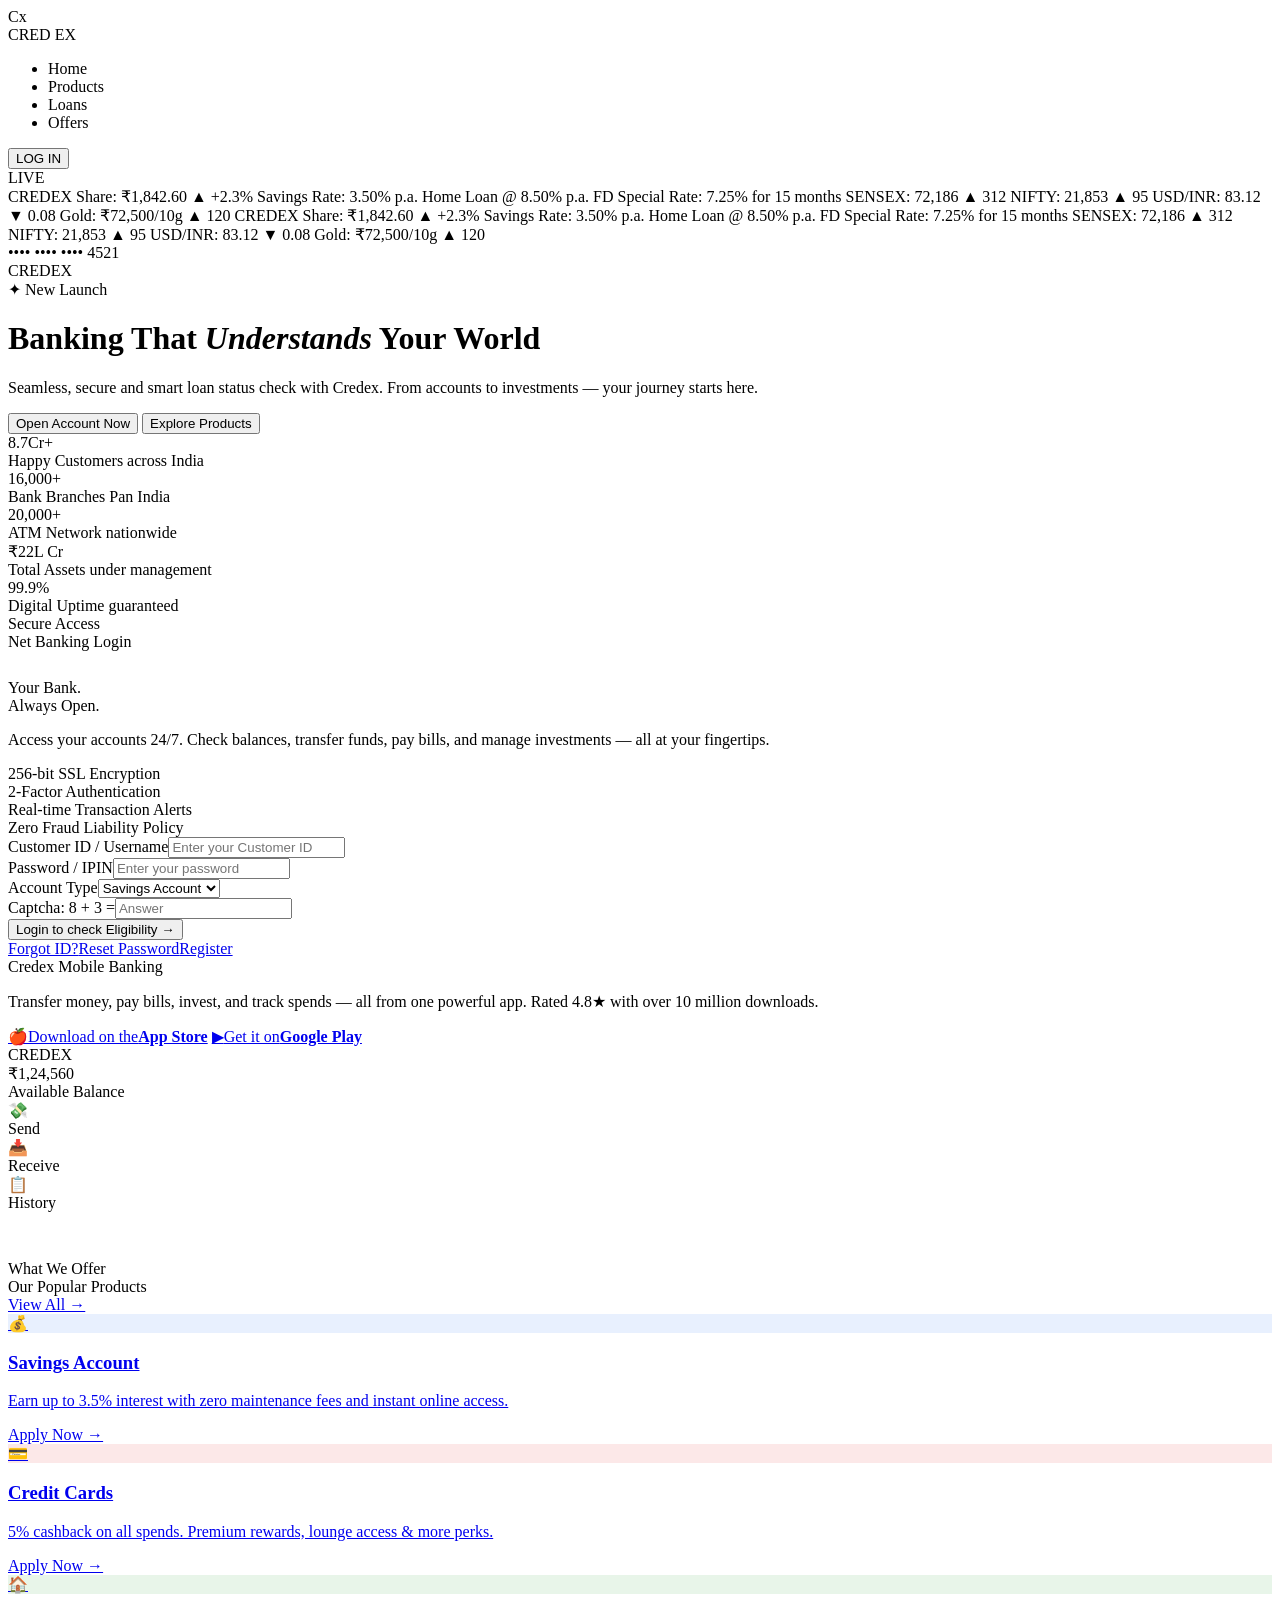
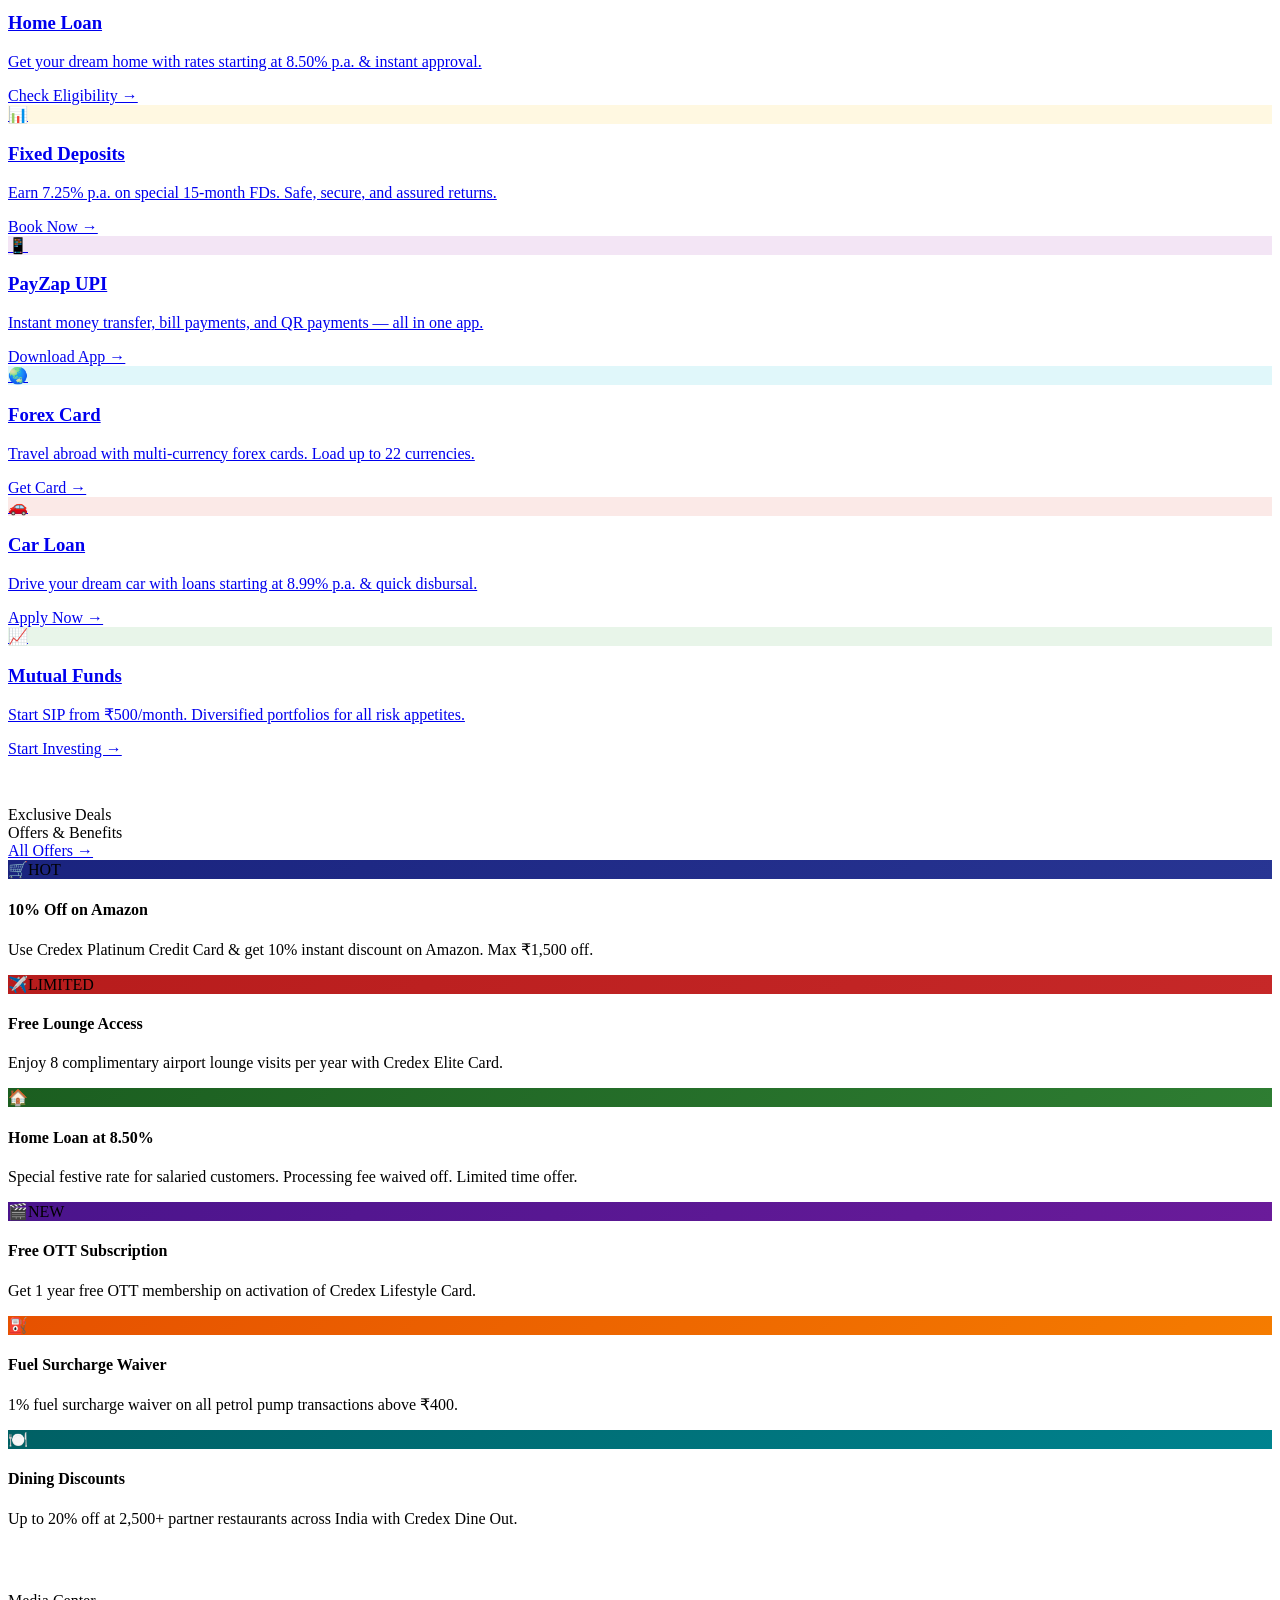
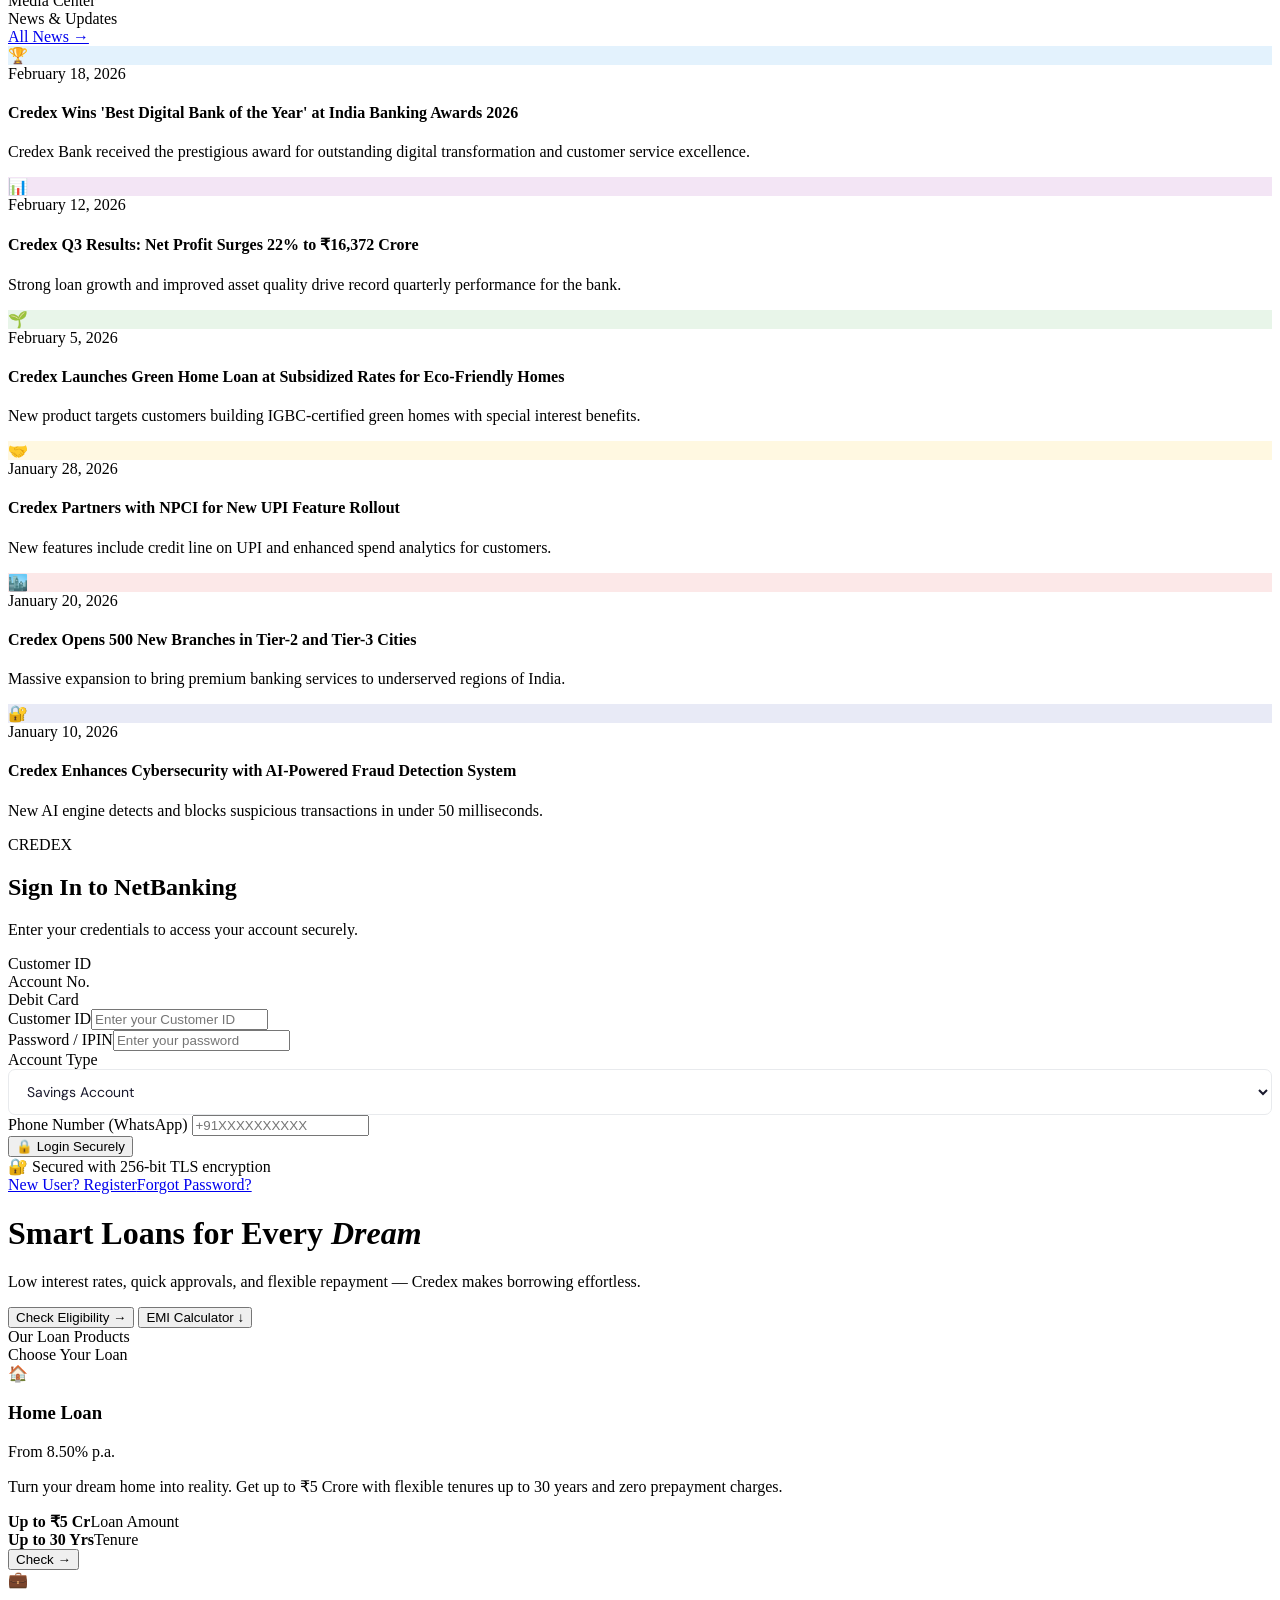
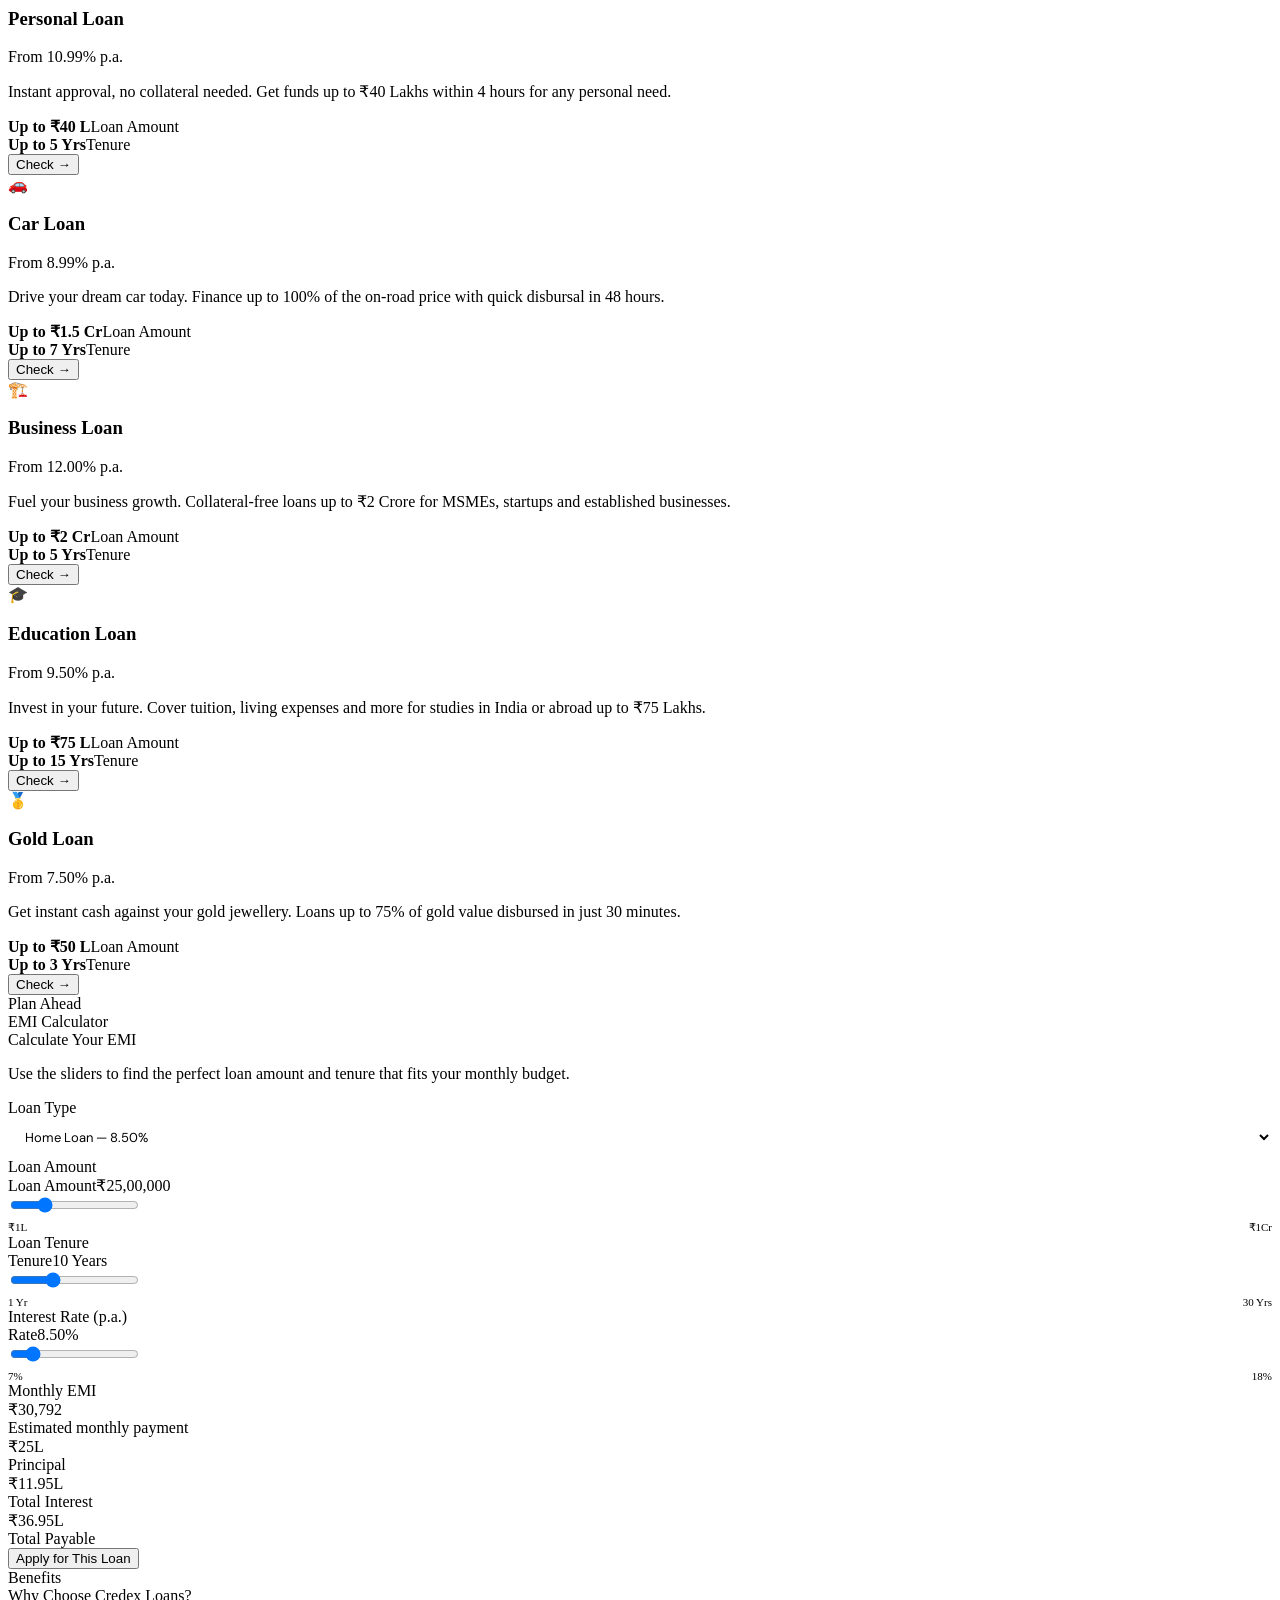
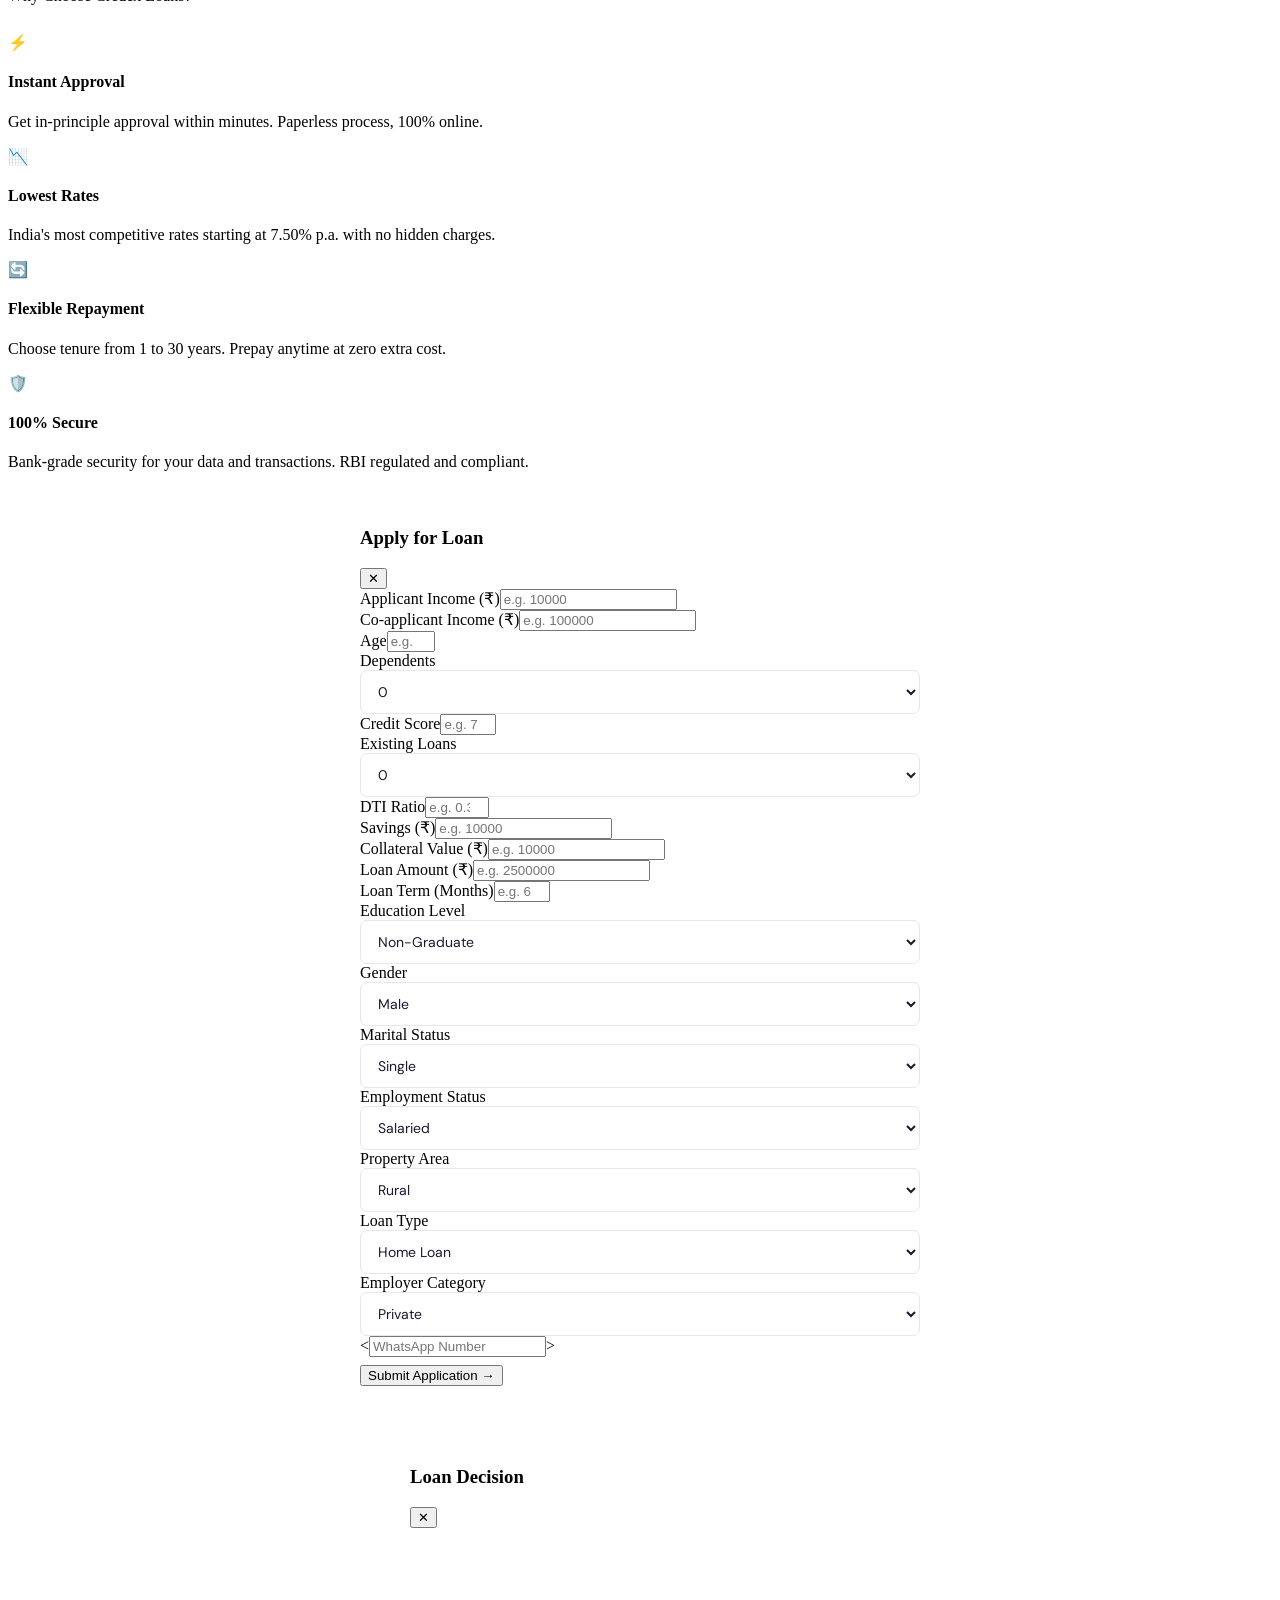
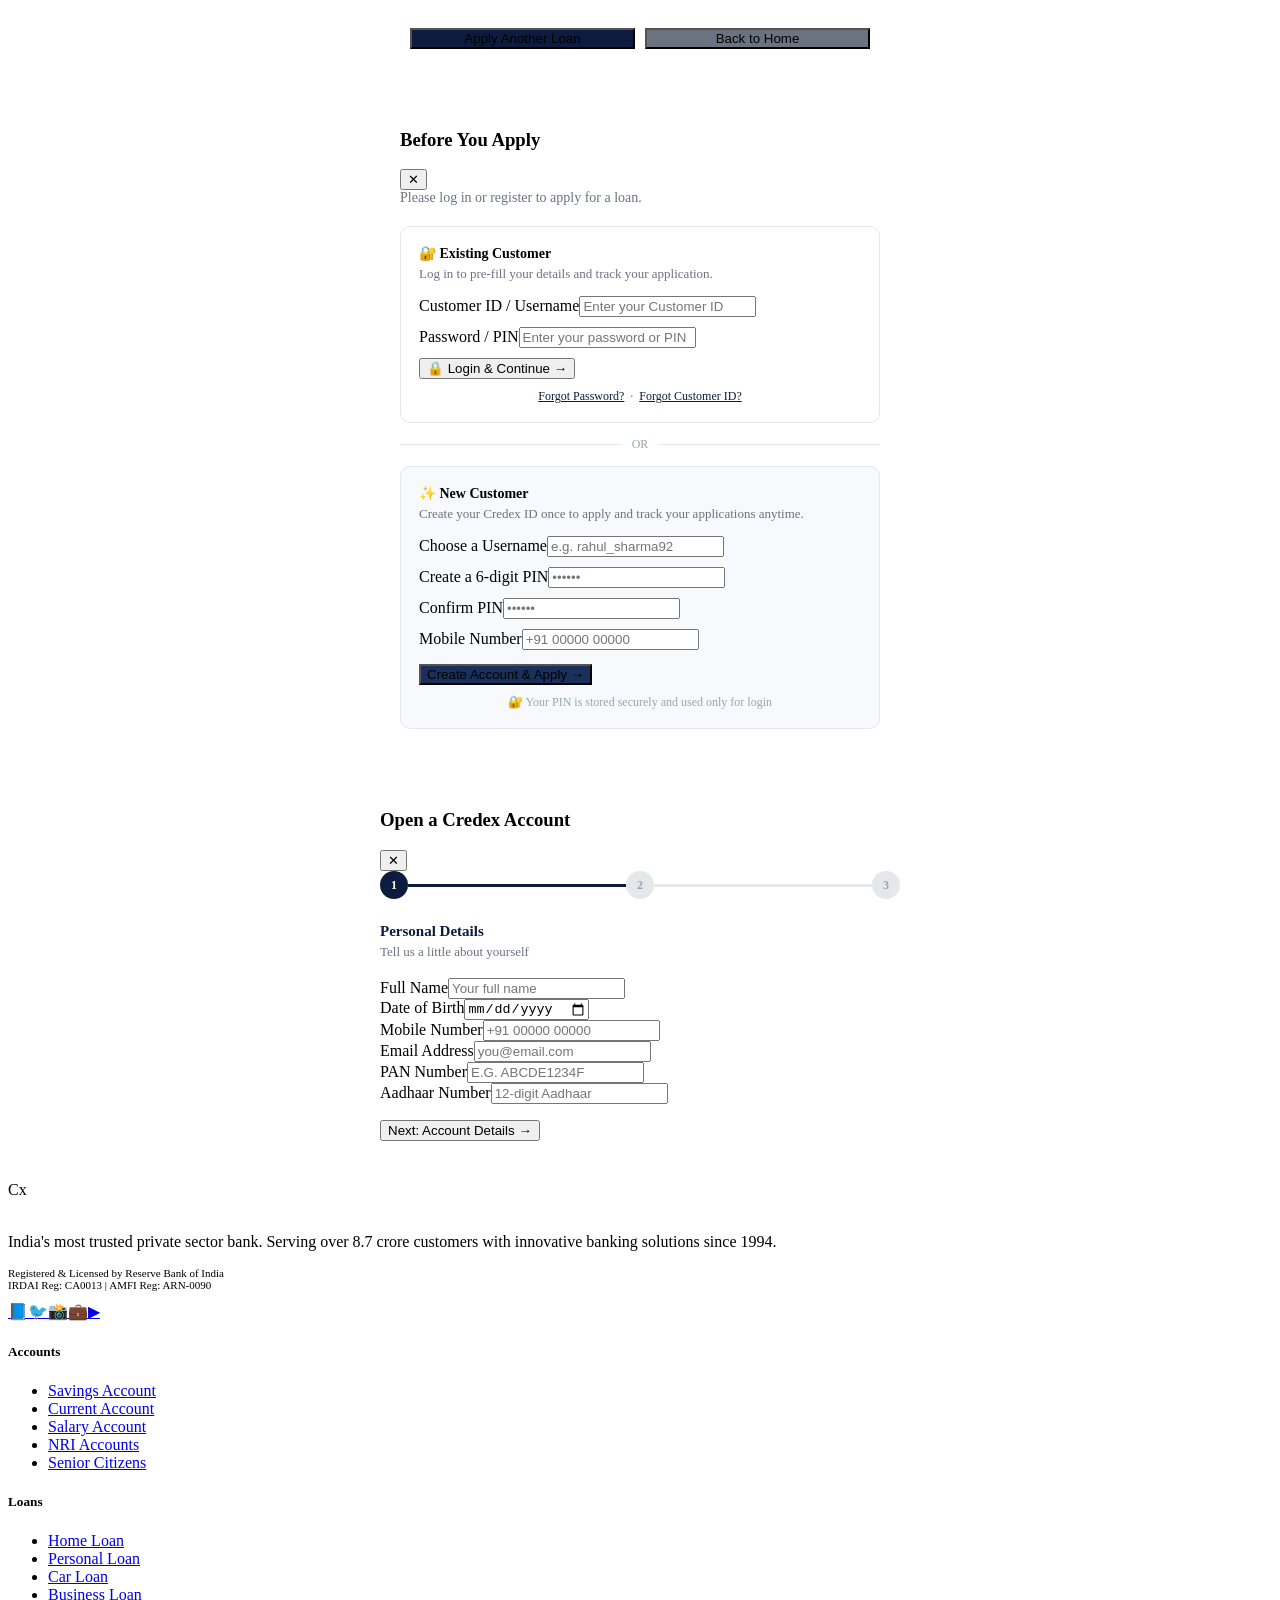
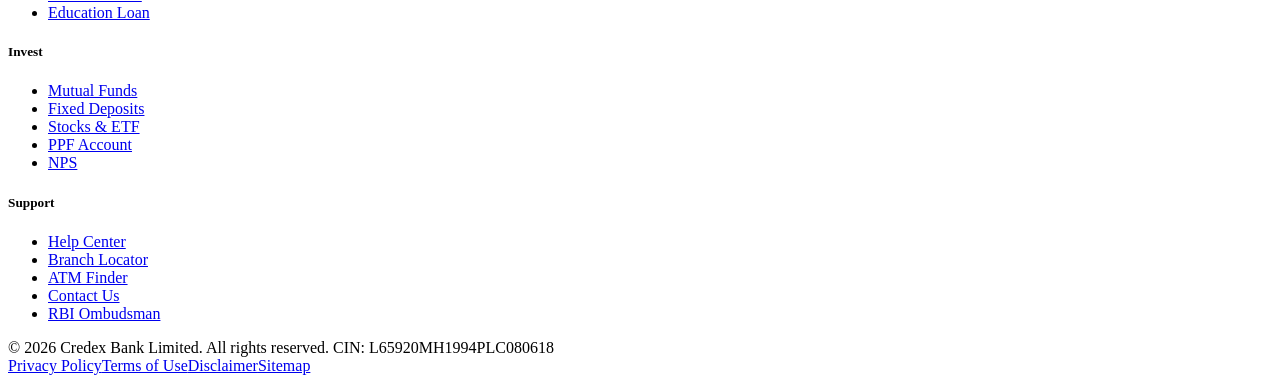
==== index.html @ f55479b5 "file path change" ====
<!DOCTYPE html>
<html lang="en">

<head>
  <meta charset="UTF-8" />
  <meta name="viewport" content="width=device-width, initial-scale=1.0" />
  <title>Credex Bank</title>
  <link
    href="https://fonts.googleapis.com/css2?family=Playfair+Display:wght@600;700&family=DM+Sans:wght@300;400;500;600&display=swap"
    rel="stylesheet" />
  <link rel="stylesheet" href="/FRONTEND/frontend/index.css">
</head>

<body>

  <!-- NAVBAR -->
  <nav>
    <div class="nav-inner">
      <a class="logo" onclick="showPage('home')">
        <div class="logo-icon">Cx</div>
        <span class="logo-text">CRED
          <span>EX</span>
        </span>
      </a>
      <ul class="nav-links">
        <li><a onclick="showPage('home')" class="active" id="nav-home">Home</a></li>
        <li><a onclick="showPage('products')" id="nav-products">Products</a></li>
        <li><a onclick="showPage('loans')" id="nav-loans">Loans</a></li>
        <li><a onclick="showPage('offers')" id="nav-offers">Offers</a></li>
        <!-- <li><a onclick="showPage('news')" id="nav-news">News</a></li> -->
      </ul>
      <button class="nav-btn" onclick="showPage('netbanking')">LOG IN</button>
    </div>
  </nav>

  <!-- ══ HOME PAGE ══ -->
  <div class="page active" id="page-home">
    <div class="ticker-bar">
      <div class="ticker-inner">
        <span class="ticker-label">LIVE</span>
        <div class="ticker-scroll">
          <div class="ticker-content">
            <span>CREDEX Share: ₹1,842.60 <span class="up">▲ +2.3%</span></span>
            <span>Savings Rate: 3.50% p.a.</span>
            <span>Home Loan @ 8.50% p.a.</span>
            <span>FD Special Rate: 7.25% for 15 months</span>
            <span>SENSEX: 72,186 <span class="up">▲ 312</span></span>
            <span>NIFTY: 21,853 <span class="up">▲ 95</span></span>
            <span>USD/INR: 83.12 <span class="down">▼ 0.08</span></span>
            <span>Gold: ₹72,500/10g <span class="up">▲ 120</span></span>
            <span>CREDEX Share: ₹1,842.60 <span class="up">▲ +2.3%</span></span>
            <span>Savings Rate: 3.50% p.a.</span>
            <span>Home Loan @ 8.50% p.a.</span>
            <span>FD Special Rate: 7.25% for 15 months</span>
            <span>SENSEX: 72,186 <span class="up">▲ 312</span></span>
            <span>NIFTY: 21,853 <span class="up">▲ 95</span></span>
            <span>USD/INR: 83.12 <span class="down">▼ 0.08</span></span>
            <span>Gold: ₹72,500/10g <span class="up">▲ 120</span></span>
          </div>
        </div>
      </div>
    </div>

    <div class="hero">
      <div class="hero-shapes"></div>
      <div class="hero-card">
        <div class="cn">•••• •••• •••• 4521</div>
        <div class="cl">CREDEX</div>
      </div>
      <div class="hero-content">
        <span class="hero-tag">✦ New Launch</span>
        <h1>Banking That <em>Understands</em> Your World</h1>
        <p>Seamless, secure and smart loan status check with Credex. From accounts to investments — your journey starts here.</p>
        <div class="hero-btns">
          <button class="btn-gold" onclick="openAccountModal()">Open Account Now</button>
          <button class="btn-outline-w" onclick="showPage('products')">Explore Products</button>
        </div>
      </div>
    </div>

    <!-- <div class="quick-links">
      <div class="ql-inner">
        <a class="ql-item" href="#" onclick="event.preventDefault();openAccountModal()">
          <div class="ql-icon">🏦</div><span class="ql-label">Open Account</span>
        </a>
        <a class="ql-item" href="#">
          <div class="ql-icon">💳</div><span class="ql-label">Apply Card</span>
        </a>
        <a class="ql-item" href="#">
          <div class="ql-icon">🏠</div><span class="ql-label">Home Loan</span>
        </a>
        <a class="ql-item" href="#">
          <div class="ql-icon">📈</div><span class="ql-label">Invest Now</span>
        </a>
        <a class="ql-item" href="#">
          <div class="ql-icon">🔄</div><span class="ql-label">Fund Transfer</span>
        </a>
        <a class="ql-item" href="#">
          <div class="ql-icon">🧾</div><span class="ql-label">Pay Bills</span>
        </a>
        <a class="ql-item" href="#">
          <div class="ql-icon">🛡️</div><span class="ql-label">Insurance</span>
        </a>
        <a class="ql-item" href="#">
          <div class="ql-icon">📍</div><span class="ql-label">ATM Locator</span>
        </a>
        <a class="ql-item" href="#">
          <div class="ql-icon">💹</div><span class="ql-label">Forex</span>
        </a>
        <a class="ql-item" href="#">
          <div class="ql-icon">🎓</div><span class="ql-label">Edu Loan</span>
        </a>
      </div>
    </div> -->

    <div class="stats-strip">
      <div class="stats-grid">
        <div>
          <div class="stat-num">8.7Cr+</div>
          <div class="stat-label">Happy Customers across India</div>
        </div>
        <div>
          <div class="stat-num">16,000+</div>
          <div class="stat-label">Bank Branches Pan India</div>
        </div>
        <div>
          <div class="stat-num">20,000+</div>
          <div class="stat-label">ATM Network nationwide</div>
        </div>
        <div>
          <div class="stat-num">₹22L Cr</div>
          <div class="stat-label">Total Assets under management</div>
        </div>
        <div>
          <div class="stat-num">99.9%</div>
          <div class="stat-label">Digital Uptime guaranteed</div>
        </div>
      </div>
    </div>

    <section>
      <div class="container">
        <div class="sec-header" style="margin-bottom:28px">
          <div>
            <div class="sec-label">Secure Access</div>
            <div class="sec-title">Net Banking Login</div>
          </div>
        </div>
        <div class="netbanking-grid">
          <div>
            <div class="cta-title">Your Bank.<br>Always Open.</div>
            <p class="cta-desc">Access your accounts 24/7. Check balances, transfer funds, pay bills, and manage
              investments — all at your fingertips.</p>
            <div class="cta-features">
              <div class="cta-feat">
                <div class="feat-dot"></div>256-bit SSL Encryption
              </div>
              <div class="cta-feat">
                <div class="feat-dot"></div>2-Factor Authentication
              </div>
              <div class="cta-feat">
                <div class="feat-dot"></div>Real-time Transaction Alerts
              </div>
              <div class="cta-feat">
                <div class="feat-dot"></div>Zero Fraud Liability Policy
              </div>
            </div>
          </div>
          <div class="login-form">
            <div class="form-group"><label>Customer ID / Username</label><input type="text"
                placeholder="Enter your Customer ID"></div>
            <div class="form-group"><label>Password / IPIN</label><input type="password"
                placeholder="Enter your password"></div>
            <div class="form-row">
              <div class="form-group"><label>Account Type</label><select>
                  <option>Savings Account</option>
                  <option>Current Account</option>
                  <option>Loan Account</option>
                </select></div>
              <div class="form-group"><label>Captcha: 8 + 3 =</label><input type="text" placeholder="Answer"></div>
            </div>
            <button class="btn-login" onclick="showPage('netbanking')">Login to check Eligibility →</button>
            <div class="forgot-links"><a href="#">Forgot ID?</a><a href="#">Reset Password</a><a href="#">Register</a>
            </div>
          </div>
        </div>
      </div>
    </section>

    <section class="bg-light">
      <div class="container">
        <div class="app-banner">
          <div>
            <div class="app-title">Credex Mobile Banking</div>
            <p class="app-sub">Transfer money, pay bills, invest, and track spends — all from one powerful app. Rated
              4.8★ with over 10 million downloads.</p>
            <div class="store-btns">
              <a href="#" class="store-btn"><span class="si">🍎</span><span class="st">Download on the<strong>App
                    Store</strong></span></a>
              <a href="#" class="store-btn"><span class="si">▶</span><span class="st">Get it on<strong>Google
                    Play</strong></span></a>
            </div>
          </div>
          <div class="phone">
            <div class="phone-screen">
              <div class="ps-logo">CREDEX</div>
              <div class="ps-bal">₹1,24,560</div>
              <div class="ps-lbl">Available Balance</div>
              <div class="ps-acts">
                <div class="ps-act">
                  <div class="ic">💸</div><span>Send</span>
                </div>
                <div class="ps-act">
                  <div class="ic">📥</div><span>Receive</span>
                </div>
                <div class="ps-act">
                  <div class="ic">📋</div><span>History</span>
                </div>
              </div>
            </div>
          </div>
        </div>
      </div>
    </section>
  </div>

  <!-- ══ PRODUCTS PAGE ══ -->
  <div class="page" id="page-products">
    <section style="padding-top:48px">
      <div class="container">
        <div class="sec-header">
          <div>
            <div class="sec-label">What We Offer</div>
            <div class="sec-title">Our Popular Products</div>
          </div>
          <a href="#" class="see-all">View All →</a>
        </div>
        <div class="products-grid">
          <a href="#" class="product-card" onclick="event.preventDefault();openAccountModal()">
            <div class="p-icon" style="background:#e8f0fe">💰</div>
            <h3>Savings Account</h3>
            <p>Earn up to 3.5% interest with zero maintenance fees and instant online access.</p><span
              class="p-link">Apply Now →</span>
          </a>
          <a href="#" class="product-card">
            <div class="p-icon" style="background:#fce8e8">💳</div>
            <h3>Credit Cards</h3>
            <p>5% cashback on all spends. Premium rewards, lounge access & more perks.</p><span class="p-link">Apply Now
              →</span>
          </a>
          <a href="#" class="product-card">
            <div class="p-icon" style="background:#e8f5e9">🏠</div>
            <h3>Home Loan</h3>
            <p>Get your dream home with rates starting at 8.50% p.a. & instant approval.</p><span class="p-link">Check
              Eligibility →</span>
          </a>
          <a href="#" class="product-card">
            <div class="p-icon" style="background:#fff8e1">📊</div>
            <h3>Fixed Deposits</h3>
            <p>Earn 7.25% p.a. on special 15-month FDs. Safe, secure, and assured returns.</p><span class="p-link">Book
              Now →</span>
          </a>
          <a href="#" class="product-card">
            <div class="p-icon" style="background:#f3e5f5">📱</div>
            <h3>PayZap UPI</h3>
            <p>Instant money transfer, bill payments, and QR payments — all in one app.</p><span class="p-link">Download
              App →</span>
          </a>
          <a href="#" class="product-card">
            <div class="p-icon" style="background:#e0f7fa">🌏</div>
            <h3>Forex Card</h3>
            <p>Travel abroad with multi-currency forex cards. Load up to 22 currencies.</p><span class="p-link">Get Card
              →</span>
          </a>
          <a href="#" class="product-card">
            <div class="p-icon" style="background:#fbe9e7">🚗</div>
            <h3>Car Loan</h3>
            <p>Drive your dream car with loans starting at 8.99% p.a. & quick disbursal.</p><span class="p-link">Apply
              Now →</span>
          </a>
          <a href="#" class="product-card">
            <div class="p-icon" style="background:#e8f5e9">📈</div>
            <h3>Mutual Funds</h3>
            <p>Start SIP from ₹500/month. Diversified portfolios for all risk appetites.</p><span class="p-link">Start
              Investing →</span>
          </a>
        </div>
      </div>
    </section>
  </div>

  <!-- ══ OFFERS PAGE ══ -->
  <div class="page" id="page-offers">
    <section style="padding-top:48px">
      <div class="container">
        <div class="sec-header">
          <div>
            <div class="sec-label">Exclusive Deals</div>
            <div class="sec-title">Offers & Benefits</div>
          </div>
          <a href="#" class="see-all">All Offers →</a>
        </div>
        <div class="offers-grid">
          <div class="offer-card">
            <div class="offer-banner" style="background:linear-gradient(135deg,#1a237e,#283593)">🛒<span
                class="offer-badge">HOT</span></div>
            <div class="offer-body">
              <h4>10% Off on Amazon</h4>
              <p>Use Credex Platinum Credit Card & get 10% instant discount on Amazon. Max ₹1,500 off.</p>
            </div>
          </div>
          <div class="offer-card">
            <div class="offer-banner" style="background:linear-gradient(135deg,#b71c1c,#c62828)">✈️<span
                class="offer-badge">LIMITED</span></div>
            <div class="offer-body">
              <h4>Free Lounge Access</h4>
              <p>Enjoy 8 complimentary airport lounge visits per year with Credex Elite Card.</p>
            </div>
          </div>
          <div class="offer-card">
            <div class="offer-banner" style="background:linear-gradient(135deg,#1b5e20,#2e7d32)">🏠</div>
            <div class="offer-body">
              <h4>Home Loan at 8.50%</h4>
              <p>Special festive rate for salaried customers. Processing fee waived off. Limited time offer.</p>
            </div>
          </div>
          <div class="offer-card">
            <div class="offer-banner" style="background:linear-gradient(135deg,#4a148c,#6a1b9a)">🎬<span
                class="offer-badge">NEW</span></div>
            <div class="offer-body">
              <h4>Free OTT Subscription</h4>
              <p>Get 1 year free OTT membership on activation of Credex Lifestyle Card.</p>
            </div>
          </div>
          <div class="offer-card">
            <div class="offer-banner" style="background:linear-gradient(135deg,#e65100,#f57c00)">⛽</div>
            <div class="offer-body">
              <h4>Fuel Surcharge Waiver</h4>
              <p>1% fuel surcharge waiver on all petrol pump transactions above ₹400.</p>
            </div>
          </div>
          <div class="offer-card">
            <div class="offer-banner" style="background:linear-gradient(135deg,#006064,#00838f)">🍽️</div>
            <div class="offer-body">
              <h4>Dining Discounts</h4>
              <p>Up to 20% off at 2,500+ partner restaurants across India with Credex Dine Out.</p>
            </div>
          </div>
        </div>
      </div>
    </section>
  </div>

  <!-- ══ NEWS PAGE ══ -->
  <div class="page" id="page-news">
    <section class="bg-light" style="padding-top:48px">
      <div class="container">
        <div class="sec-header">
          <div>
            <div class="sec-label">Media Center</div>
            <div class="sec-title">News & Updates</div>
          </div>
          <a href="#" class="see-all">All News →</a>
        </div>
        <div class="news-grid">
          <div class="news-card">
            <div class="news-img" style="background:#e3f2fd">🏆</div>
            <div class="news-body">
              <div class="news-date">February 18, 2026</div>
              <h4>Credex Wins 'Best Digital Bank of the Year' at India Banking Awards 2026</h4>
              <p>Credex Bank received the prestigious award for outstanding digital transformation and customer service
                excellence.</p>
            </div>
          </div>
          <div class="news-card">
            <div class="news-img" style="background:#f3e5f5">📊</div>
            <div class="news-body">
              <div class="news-date">February 12, 2026</div>
              <h4>Credex Q3 Results: Net Profit Surges 22% to ₹16,372 Crore</h4>
              <p>Strong loan growth and improved asset quality drive record quarterly performance for the bank.</p>
            </div>
          </div>
          <div class="news-card">
            <div class="news-img" style="background:#e8f5e9">🌱</div>
            <div class="news-body">
              <div class="news-date">February 5, 2026</div>
              <h4>Credex Launches Green Home Loan at Subsidized Rates for Eco-Friendly Homes</h4>
              <p>New product targets customers building IGBC-certified green homes with special interest benefits.</p>
            </div>
          </div>
          <div class="news-card">
            <div class="news-img" style="background:#fff8e1">🤝</div>
            <div class="news-body">
              <div class="news-date">January 28, 2026</div>
              <h4>Credex Partners with NPCI for New UPI Feature Rollout</h4>
              <p>New features include credit line on UPI and enhanced spend analytics for customers.</p>
            </div>
          </div>
          <div class="news-card">
            <div class="news-img" style="background:#fce8e8">🏙️</div>
            <div class="news-body">
              <div class="news-date">January 20, 2026</div>
              <h4>Credex Opens 500 New Branches in Tier-2 and Tier-3 Cities</h4>
              <p>Massive expansion to bring premium banking services to underserved regions of India.</p>
            </div>
          </div>
          <div class="news-card">
            <div class="news-img" style="background:#e8eaf6">🔐</div>
            <div class="news-body">
              <div class="news-date">January 10, 2026</div>
              <h4>Credex Enhances Cybersecurity with AI-Powered Fraud Detection System</h4>
              <p>New AI engine detects and blocks suspicious transactions in under 50 milliseconds.</p>
            </div>
          </div>
        </div>
      </div>
    </section>
  </div>

  <!-- ══ NET BANKING PAGE ══ -->
  <div class="page" id="page-netbanking">
    <div class="nb-page">
      <div class="nb-card">
        <div class="nb-header">
          <div class="nb-chip">CREDEX</div>
          <h2>Sign In to NetBanking</h2>
          <p>Enter your credentials to access your account securely.</p>
        </div>
        <div class="nb-body">
          <div class="nb-tabs">
            <div class="nb-tab active" onclick="setTab(this)">Customer ID</div>
            <div class="nb-tab" onclick="setTab(this)">Account No.</div>
            <div class="nb-tab" onclick="setTab(this)">Debit Card</div>
          </div>
          <div class="nb-field"><label>Customer ID</label><input type="text" id="nb-id"
              placeholder="Enter your Customer ID" /></div>
          <div class="nb-field"><label>Password / IPIN</label><input type="password" id="nb-pw"
              placeholder="Enter your password" /></div>
          <div class="nb-field">
            <label>Account Type</label>
            <select
              style="width:100%;padding:12px 14px;border:1.5px solid #e8eaed;border-radius:7px;font-size:14px;font-family:'DM Sans',sans-serif;background:white;outline:none;color:#1a1a2e">
              <option>Savings Account</option>
              <option>Current Account</option>
              <option>Loan Account</option>
            </select>
          </div>
          <div class="nb-field">
            <label for="phone">Phone Number (WhatsApp)</label>
            <input type="text" id="phone" placeholder="+91XXXXXXXXXX" required>
          </div>
          <button class="nb-btn" onclick="handleLogin()">🔒 Login Securely</button>
          <div class="nb-security">🔐 Secured with 256-bit TLS encryption</div>
        </div>
        <div class="nb-footer"><a href="#">New User? Register</a><a href="#">Forgot Password?</a></div>
      </div>
    </div>
  </div>

  <!-- ══ LOANS PAGE ══ -->
  <div class="page" id="page-loans">
    <div class="loan-hero">
      <h1>Smart Loans for Every <em>Dream</em></h1>
      <p>Low interest rates, quick approvals, and flexible repayment — Credex makes borrowing effortless.</p>
      <div class="loan-hero-btns">
        <button class="btn-gold" onclick="openModal('General Loan')">Check
              Eligibility →</button>
        <button class="btn-outline-w"
          onclick="document.getElementById('emi-section').scrollIntoView({behavior:'smooth'})">EMI Calculator ↓</button>
      </div>
    </div>

    <section>
      <div class="container">
        <div class="sec-header">
          <div>
            <div class="sec-label">Our Loan Products</div>
            <div class="sec-title">Choose Your Loan</div>
          </div>
        </div>
        <div class="loans-grid">
          <div class="loan-card">
            <div class="loan-card-top">
              <div class="loan-emoji">🏠</div>
              <div>
                <h3>Home Loan</h3>
                <div class="loan-rate">From 8.50% p.a.</div>
              </div>
            </div>
            <p>Turn your dream home into reality. Get up to ₹5 Crore with flexible tenures up to 30 years and zero
              prepayment charges.</p>
            <div class="loan-card-footer">
              <div class="loan-meta"><strong>Up to ₹5 Cr</strong>Loan Amount</div>
              <div class="loan-meta"><strong>Up to 30 Yrs</strong>Tenure</div><button class="loan-apply-btn"
                onclick="openModal('Home Loan')">Check →</button>
            </div>
          </div>
          <div class="loan-card">
            <div class="loan-card-top">
              <div class="loan-emoji">💼</div>
              <div>
                <h3>Personal Loan</h3>
                <div class="loan-rate">From 10.99% p.a.</div>
              </div>
            </div>
            <p>Instant approval, no collateral needed. Get funds up to ₹40 Lakhs within 4 hours for any personal need.
            </p>
            <div class="loan-card-footer">
              <div class="loan-meta"><strong>Up to ₹40 L</strong>Loan Amount</div>
              <div class="loan-meta"><strong>Up to 5 Yrs</strong>Tenure</div><button class="loan-apply-btn"
                onclick="openModal('Personal Loan')">Check →</button>
            </div>
          </div>
          <div class="loan-card">
            <div class="loan-card-top">
              <div class="loan-emoji">🚗</div>
              <div>
                <h3>Car Loan</h3>
                <div class="loan-rate">From 8.99% p.a.</div>
              </div>
            </div>
            <p>Drive your dream car today. Finance up to 100% of the on-road price with quick disbursal in 48 hours.</p>
            <div class="loan-card-footer">
              <div class="loan-meta"><strong>Up to ₹1.5 Cr</strong>Loan Amount</div>
              <div class="loan-meta"><strong>Up to 7 Yrs</strong>Tenure</div><button class="loan-apply-btn"
                onclick="openModal('Car Loan')">Check →</button>
            </div>
          </div>
          <div class="loan-card">
            <div class="loan-card-top">
              <div class="loan-emoji">🏗️</div>
              <div>
                <h3>Business Loan</h3>
                <div class="loan-rate">From 12.00% p.a.</div>
              </div>
            </div>
            <p>Fuel your business growth. Collateral-free loans up to ₹2 Crore for MSMEs, startups and established
              businesses.</p>
            <div class="loan-card-footer">
              <div class="loan-meta"><strong>Up to ₹2 Cr</strong>Loan Amount</div>
              <div class="loan-meta"><strong>Up to 5 Yrs</strong>Tenure</div><button class="loan-apply-btn"
                onclick="openModal('Business Loan')">Check →</button>
            </div>
          </div>
          <div class="loan-card">
            <div class="loan-card-top">
              <div class="loan-emoji">🎓</div>
              <div>
                <h3>Education Loan</h3>
                <div class="loan-rate">From 9.50% p.a.</div>
              </div>
            </div>
            <p>Invest in your future. Cover tuition, living expenses and more for studies in India or abroad up to ₹75
              Lakhs.</p>
            <div class="loan-card-footer">
              <div class="loan-meta"><strong>Up to ₹75 L</strong>Loan Amount</div>
              <div class="loan-meta"><strong>Up to 15 Yrs</strong>Tenure</div><button class="loan-apply-btn"
                onclick="openModal('Education Loan')">Check →</button>
            </div>
          </div>
          <div class="loan-card">
            <div class="loan-card-top">
              <div class="loan-emoji">🥇</div>
              <div>
                <h3>Gold Loan</h3>
                <div class="loan-rate">From 7.50% p.a.</div>
              </div>
            </div>
            <p>Get instant cash against your gold jewellery. Loans up to 75% of gold value disbursed in just 30 minutes.
            </p>
            <div class="loan-card-footer">
              <div class="loan-meta"><strong>Up to ₹50 L</strong>Loan Amount</div>
              <div class="loan-meta"><strong>Up to 3 Yrs</strong>Tenure</div><button class="loan-apply-btn"
                onclick="openModal('Gold Loan')">Check →</button>
            </div>
          </div>
        </div>
      </div>
    </section>

    <section class="bg-light" id="emi-section">
      <div class="container">
        <div class="sec-header">
          <div>
            <div class="sec-label">Plan Ahead</div>
            <div class="sec-title">EMI Calculator</div>
          </div>
        </div>
        <div class="emi-calc-wrap">
          <div>
            <div class="calc-title">Calculate Your EMI</div>
            <p class="calc-sub">Use the sliders to find the perfect loan amount and tenure that fits your monthly
              budget.</p>
            <div class="calc-field">
              <label>Loan Type</label>
              <select id="calc-type" onchange="calcEMI()"
                style="width:100%;padding:11px 13px;border:1.5px solid var(--gray);border-radius:7px;font-size:13px;font-family:'DM Sans',sans-serif;color:var(--text);background:white;outline:none;">
                <option value="8.5">Home Loan — 8.50%</option>
                <option value="10.99">Personal Loan — 10.99%</option>
                <option value="8.99">Car Loan — 8.99%</option>
                <option value="12">Business Loan — 12.00%</option>
                <option value="9.5">Education Loan — 9.50%</option>
                <option value="7.5">Gold Loan — 7.50%</option>
              </select>
            </div>
            <div class="calc-field">
              <label>Loan Amount</label>
              <div class="val-display"><span>Loan Amount</span><span id="disp-amount">₹25,00,000</span></div>
              <input type="range" id="calc-amount" min="100000" max="10000000" step="50000" value="2500000"
                oninput="calcEMI()">
              <div style="display:flex;justify-content:space-between;font-size:11px;color:var(--muted);margin-top:4px">
                <span>₹1L</span><span>₹1Cr</span></div>
            </div>
            <div class="calc-field">
              <label>Loan Tenure</label>
              <div class="val-display"><span>Tenure</span><span id="disp-tenure">10 Years</span></div>
              <input type="range" id="calc-tenure" min="1" max="30" step="1" value="10" oninput="calcEMI()">
              <div style="display:flex;justify-content:space-between;font-size:11px;color:var(--muted);margin-top:4px">
                <span>1 Yr</span><span>30 Yrs</span></div>
            </div>
            <div class="calc-field">
              <label>Interest Rate (p.a.)</label>
              <div class="val-display"><span>Rate</span><span id="disp-rate">8.50%</span></div>
              <input type="range" id="calc-rate" min="7" max="18" step="0.25" value="8.5" oninput="calcEMI()">
              <div style="display:flex;justify-content:space-between;font-size:11px;color:var(--muted);margin-top:4px">
                <span>7%</span><span>18%</span></div>
            </div>
          </div>
          <div class="emi-result">
            <div class="emi-label">Monthly EMI</div>
            <div class="emi-amount" id="res-emi">₹30,792</div>
            <div class="emi-sub">Estimated monthly payment</div>
            <div class="emi-breakdown">
              <div class="emi-b-item">
                <div class="ebi-val" id="res-principal">₹25L</div>
                <div class="ebi-lbl">Principal</div>
              </div>
              <div class="emi-b-item">
                <div class="ebi-val" id="res-interest">₹11.95L</div>
                <div class="ebi-lbl">Total Interest</div>
              </div>
              <div class="emi-b-item">
                <div class="ebi-val" id="res-total">₹36.95L</div>
                <div class="ebi-lbl">Total Payable</div>
              </div>
            </div>
            <button class="emi-apply-btn" onclick="openModal('Loan')">Apply for This Loan</button>
          </div>
        </div>
      </div>
    </section>

    <section>
      <div class="container">
        <div class="sec-header" style="margin-bottom:28px">
          <div>
            <div class="sec-label">Benefits</div>
            <div class="sec-title">Why Choose Credex Loans?</div>
          </div>
        </div>
        <div class="why-grid">
          <div class="why-card">
            <div class="why-icon">⚡</div>
            <h4>Instant Approval</h4>
            <p>Get in-principle approval within minutes. Paperless process, 100% online.</p>
          </div>
          <div class="why-card">
            <div class="why-icon">📉</div>
            <h4>Lowest Rates</h4>
            <p>India's most competitive rates starting at 7.50% p.a. with no hidden charges.</p>
          </div>
          <div class="why-card">
            <div class="why-icon">🔄</div>
            <h4>Flexible Repayment</h4>
            <p>Choose tenure from 1 to 30 years. Prepay anytime at zero extra cost.</p>
          </div>
          <div class="why-card">
            <div class="why-icon">🛡️</div>
            <h4>100% Secure</h4>
            <p>Bank-grade security for your data and transactions. RBI regulated and compliant.</p>
          </div>
        </div>
      </div>
    </section>
  </div>

  <!-- ══ LOAN APPLICATION MODAL ══ -->
  <div class="modal-overlay" id="loan-modal" style="align-items:flex-start;padding:20px 0;overflow-y:auto">
    <div class="modal" style="max-width:560px;margin:20px auto;max-height:none">
      <div class="modal-head">
        <h3 id="modal-title">Apply for Loan</h3>
        <button class="modal-close" onclick="closeModal()">✕</button>
      </div>
      <div class="modal-body" style="overflow:visible;max-height:none">
        <div class="modal-grid">
          <div class="mfield"><label>Applicant Income (₹)</label><input id="Applicant_Income" type="number"
              placeholder="e.g. 10000" /></div>
          <div class="mfield"><label>Co-applicant Income (₹)</label><input id="Coapplicant_Income" type="number"
              placeholder="e.g. 100000" /></div>
          <div class="mfield"><label>Age</label><input id="Age" type="number" placeholder="e.g. 30" min="18" max="70" />
          </div>
          <div class="mfield"><label>Dependents</label>
            <select id="Dependents"
              style="width:100%;padding:11px 13px;border:1.5px solid #e5e7eb;border-radius:7px;font-size:14px;font-family:'DM Sans',sans-serif;background:white;outline:none;color:#1a1a2e">
              <option value="0">0</option>
              <option value="1">1</option>
              <option value="2">2</option>
              <option value="3">3</option>
              <option value="4">4+</option>
            </select>
          </div>
          <div class="mfield"><label>Credit Score</label><input id="Credit_Score" type="number" placeholder="e.g. 750"
              min="300" max="900" /></div>
          <div class="mfield"><label>Existing Loans</label>
            <select id="Existing_Loans"
              style="width:100%;padding:11px 13px;border:1.5px solid #e5e7eb;border-radius:7px;font-size:14px;font-family:'DM Sans',sans-serif;background:white;outline:none;color:#1a1a2e">
              <option value="0">0</option>
              <option value="1">1</option>
              <option value="2">2</option>
              <option value="3">3+</option>
            </select>
          </div>
          <div class="mfield"><label>DTI Ratio</label><input id="DTI_Ratio" type="number" placeholder="e.g. 0.34"
              step="0.01" min="0" max="1" /></div>
          <div class="mfield"><label>Savings (₹)</label><input id="Savings" type="number" placeholder="e.g. 10000" />
          </div>
          <div class="mfield"><label>Collateral Value (₹)</label><input id="Collateral_Value" type="number"
              placeholder="e.g. 10000" /></div>
          <div class="mfield"><label>Loan Amount (₹)</label><input id="Loan_Amount" type="number"
              placeholder="e.g. 2500000" /></div>
          <div class="mfield"><label>Loan Term (Months)</label><input id="Loan_Term" type="number" placeholder="e.g. 60"
              min="1" max="360" /></div>
          <div class="mfield"><label>Education Level</label>
            <select id="Education_Level"
              style="width:100%;padding:11px 13px;border:1.5px solid #e5e7eb;border-radius:7px;font-size:14px;font-family:'DM Sans',sans-serif;background:white;outline:none;color:#1a1a2e">
              <option value="0">Non-Graduate</option>
              <option value="1">Graduate</option>
            </select>
          </div>
          <div class="mfield"><label>Gender</label>
            <select id="Gender"
              style="width:100%;padding:11px 13px;border:1.5px solid #e5e7eb;border-radius:7px;font-size:14px;font-family:'DM Sans',sans-serif;background:white;outline:none;color:#1a1a2e">
              <option>Male</option>
              <option>Female</option>
            </select>
          </div>
          <div class="mfield"><label>Marital Status</label>
            <select id="Marital_Status"
              style="width:100%;padding:11px 13px;border:1.5px solid #e5e7eb;border-radius:7px;font-size:14px;font-family:'DM Sans',sans-serif;background:white;outline:none;color:#1a1a2e">
              <option>Single</option>
              <option>Married</option>
            </select>
          </div>
          <div class="mfield"><label>Employment Status</label>
            <select id="Employment_Status"
              style="width:100%;padding:11px 13px;border:1.5px solid #e5e7eb;border-radius:7px;font-size:14px;font-family:'DM Sans',sans-serif;background:white;outline:none;color:#1a1a2e">
              <option>Salaried</option>
              <option>Contract</option>
              <option>Self-Employed</option>
              <option>Unemployed</option>
            </select>
          </div>
          <div class="mfield"><label>Property Area</label>
            <select id="Property_Area"
              style="width:100%;padding:11px 13px;border:1.5px solid #e5e7eb;border-radius:7px;font-size:14px;font-family:'DM Sans',sans-serif;background:white;outline:none;color:#1a1a2e">
              <option>Rural</option>
              <option>Semiurban</option>
              <option>Urban</option>
            </select>
          </div>
          <div class="mfield"><label>Loan Type</label>
            <select id="Loan_Purpose"
              style="width:100%;padding:11px 13px;border:1.5px solid #e5e7eb;border-radius:7px;font-size:14px;font-family:'DM Sans',sans-serif;background:white;outline:none;color:#1a1a2e">
              <option>Home Loan</option>
              <option>Personal Loan</option>
              <option>Car Loan</option>
              <option>Business Loan</option>
              <option>Education Loan</option>
              <option>Gold Loan</option>
            </select>
          </div>
          <div class="mfield"><label>Employer Category</label>
            <select id="Employer_Category"
              style="width:100%;padding:11px 13px;border:1.5px solid #e5e7eb;border-radius:7px;font-size:14px;font-family:'DM Sans',sans-serif;background:white;outline:none;color:#1a1a2e">
              <option>Private</option>
              <option>Government</option>
              <option>MNC</option>
              <option>Business</option>
            </select>
          </div>
          <div class="mfield"><<input id="loan-phone" type="text" placeholder="WhatsApp Number">>

</div>
        </div>
        <p id="loan-form-error" style="display:none;color:#dc2626;font-size:13px;margin:8px 0 0;font-weight:500"></p>
        <button class="modal-submit" style="margin-top:8px" onclick="submitLoanApp()">Submit Application →</button>
      </div>
    </div>
  </div>

  <!-- ══ LOAN RESULT MODAL ══ -->
  <!-- Score bar, application summary, and key factors removed — result comes from backend -->
  <div class="modal-overlay" id="loan-result-modal" style="align-items:flex-start;padding:20px 0;overflow-y:auto">
    <div class="modal" style="max-width:460px;margin:20px auto;max-height:none">
      <div class="modal-head">
        <h3>Loan Decision</h3>
        <button class="modal-close" onclick="closeLoanResult()">✕</button>
      </div>
      <div class="modal-body" style="overflow:visible;max-height:none;text-align:center">

        <!-- Status banner — populated by showLoanResult() -->
        <div id="result-banner" style="border-radius:12px;padding:32px 24px;margin-bottom:24px">
          <div id="result-icon" style="font-size:56px;margin-bottom:12px"></div>
          <div id="result-status" style="font-size:24px;font-weight:700;margin-bottom:8px"></div>
          <div id="result-msg" style="font-size:14px;line-height:1.6;opacity:.88"></div>
        </div>

        <!-- Action buttons -->
        <div style="display:flex;gap:10px;flex-wrap:wrap">
          <button class="modal-submit" style="flex:1;background:#0d1b3e"
            onclick="closeLoanResult();showPage('loans')">Apply Another Loan</button>
          <button class="modal-submit" style="flex:1;background:#6b7280"
            onclick="closeLoanResult();showPage('home')">Back to Home</button>
        </div>

      </div>
    </div>
  </div>

  <!-- ══ LOGIN GATE MODAL ══ -->
  <div class="modal-overlay" id="login-gate-modal" style="align-items:flex-start;padding:20px 0;overflow-y:auto">
    <div class="modal" style="max-width:480px;margin:20px auto;max-height:none">
      <div class="modal-head">
        <h3>Before You Apply</h3>
        <button class="modal-close" onclick="closeLoginGate()">✕</button>
      </div>
      <div class="modal-body" style="overflow:visible;max-height:none">
        <p id="gate-loan-hint" style="color:#6b7280;font-size:14px;margin:0 0 20px">Please log in or register to apply
          for a loan.</p>
        <div style="border:1.5px solid #e5e7eb;border-radius:10px;padding:18px;margin-bottom:14px">
          <div style="font-weight:600;font-size:14px;margin-bottom:4px">🔐 Existing Customer</div>
          <div style="font-size:13px;color:#6b7280;margin-bottom:14px">Log in to pre-fill your details and track your
            application.</div>
          <div class="mfield" style="margin-bottom:10px"><label>Customer ID / Username</label><input type="text"
              id="gate-id" placeholder="Enter your Customer ID" /></div>
          <div class="mfield" style="margin-bottom:10px"><label>Password / PIN</label><input type="password"
              id="gate-pw" placeholder="Enter your password or PIN" /></div>
          <p id="gate-error" style="display:none;color:#dc2626;font-size:13px;margin:0 0 10px"></p>
          <button class="modal-submit" onclick="handleGateLogin()">🔒 Login &amp; Continue →</button>
          <div style="font-size:12px;color:#6b7280;margin-top:10px;text-align:center">
            <a href="#" style="color:#0d1b3e">Forgot Password?</a> &nbsp;·&nbsp; <a href="#"
              style="color:#0d1b3e">Forgot Customer ID?</a>
          </div>
        </div>
        <div style="display:flex;align-items:center;gap:10px;margin:4px 0 14px">
          <div style="flex:1;height:1px;background:#e5e7eb"></div>
          <span style="font-size:12px;color:#9ca3af;font-weight:500">OR</span>
          <div style="flex:1;height:1px;background:#e5e7eb"></div>
        </div>
        <div id="new-customer-panel"
          style="border:1.5px solid #e5e7eb;border-radius:10px;padding:18px;background:#f8f9fc">
          <div style="font-weight:600;font-size:14px;margin-bottom:4px">✨ New Customer</div>
          <div style="font-size:13px;color:#6b7280;margin-bottom:14px">Create your Credex ID once to apply and track
            your applications anytime.</div>
          <div class="mfield" style="margin-bottom:10px"><label>Choose a Username</label><input type="text"
              id="new-username" placeholder="e.g. rahul_sharma92" /></div>
          <div class="mfield" style="margin-bottom:10px"><label>Create a 6-digit PIN</label><input type="password"
              id="new-pin" placeholder="••••••" maxlength="6" oninput="this.value=this.value.replace(/[^0-9]/g,'')" />
          </div>
          <div class="mfield" style="margin-bottom:10px"><label>Confirm PIN</label><input type="password"
              id="new-pin-confirm" placeholder="••••••" maxlength="6"
              oninput="this.value=this.value.replace(/[^0-9]/g,'')" /></div>
          <div class="mfield" style="margin-bottom:14px"><label>Mobile Number</label><input type="tel" id="new-mobile"
              placeholder="+91 00000 00000" maxlength="13" /></div>
          <p id="new-customer-error" style="display:none;color:#dc2626;font-size:13px;margin:0 0 10px"></p>
          <button class="modal-submit" style="background:#1a2f5a" onclick="registerNewCustomer()">Create Account &amp;
            Apply →</button>
          <div style="font-size:12px;color:#9ca3af;margin-top:10px;text-align:center">🔐 Your PIN is stored securely and
            used only for login</div>
        </div>
        <div id="already-registered-note"
          style="display:none;border:1.5px solid #d1fae5;border-radius:10px;padding:20px;background:#f0fdf4;text-align:center">
          <div style="font-size:28px;margin-bottom:8px">✅</div>
          <div style="font-weight:600;font-size:15px;color:#15803d;margin-bottom:6px">You're already registered!</div>
          <div style="font-size:13px;color:#6b7280">Use your username and PIN in the login panel above to continue.
          </div>
        </div>
      </div>
    </div>
  </div>

  <!-- ══ OPEN ACCOUNT MODAL ══ -->
  <div class="modal-overlay" id="account-modal" style="align-items:flex-start;padding:20px 0;overflow-y:auto">
    <div class="modal" style="max-width:520px;margin:20px auto;max-height:none">
      <div class="modal-head">
        <h3>Open a Credex Account</h3>
        <button class="modal-close" onclick="closeAccountModal()">✕</button>
      </div>
      <div class="modal-body" style="overflow:visible;max-height:none">
        <div style="display:flex;align-items:center;margin-bottom:24px;gap:0">
          <div id="step-dot-1"
            style="width:28px;height:28px;border-radius:50%;background:#0d1b3e;color:white;display:flex;align-items:center;justify-content:center;font-size:12px;font-weight:600;flex-shrink:0">
            1</div>
          <div id="step-line-1" style="flex:1;height:3px;background:#0d1b3e"></div>
          <div id="step-dot-2"
            style="width:28px;height:28px;border-radius:50%;background:#e5e7eb;color:#9ca3af;display:flex;align-items:center;justify-content:center;font-size:12px;font-weight:600;flex-shrink:0">
            2</div>
          <div id="step-line-2" style="flex:1;height:3px;background:#e5e7eb"></div>
          <div id="step-dot-3"
            style="width:28px;height:28px;border-radius:50%;background:#e5e7eb;color:#9ca3af;display:flex;align-items:center;justify-content:center;font-size:12px;font-weight:600;flex-shrink:0">
            3</div>
        </div>
        <div id="acc-step-1">
          <div style="font-weight:600;font-size:15px;color:#0d1b3e;margin-bottom:4px">Personal Details</div>
          <div style="font-size:13px;color:#6b7280;margin-bottom:18px">Tell us a little about yourself</div>
          <div class="modal-grid">
            <div class="mfield"><label>Full Name</label><input type="text" id="acc-name" placeholder="Your full name" />
            </div>
            <div class="mfield"><label>Date of Birth</label><input type="date" id="acc-dob" /></div>
            <div class="mfield"><label>Mobile Number</label><input type="tel" id="acc-mobile"
                placeholder="+91 00000 00000" /></div>
            <div class="mfield"><label>Email Address</label><input type="email" id="acc-email"
                placeholder="you@email.com" /></div>
            <div class="mfield"><label>PAN Number</label><input type="text" id="acc-pan" placeholder="e.g. ABCDE1234F"
                maxlength="10" style="text-transform:uppercase" oninput="this.value=this.value.toUpperCase()" /></div>
            <div class="mfield"><label>Aadhaar Number</label><input type="text" id="acc-aadhaar"
                placeholder="12-digit Aadhaar" maxlength="12" oninput="this.value=this.value.replace(/[^0-9]/g,'')" />
            </div>
          </div>
          <p id="acc-error-1" style="display:none;color:#dc2626;font-size:13px;margin:8px 0 0"></p>
          <button class="modal-submit" style="margin-top:16px" onclick="accStep1Next()">Next: Account Details →</button>
        </div>
        <div id="acc-step-2" style="display:none">
          <div style="font-weight:600;font-size:15px;color:#0d1b3e;margin-bottom:4px">Account Details</div>
          <div style="font-size:13px;color:#6b7280;margin-bottom:18px">Choose your account type and preferences</div>
          <div class="modal-grid">
            <div class="mfield"><label>Account Type</label>
              <select id="acc-type"
                style="width:100%;padding:11px 13px;border:1.5px solid #e5e7eb;border-radius:7px;font-size:14px;font-family:'DM Sans',sans-serif;background:white;outline:none;color:#1a1a2e">
                <option value="Savings Account">Savings Account</option>
                <option value="Current Account">Current Account</option>
                <option value="Salary Account">Salary Account</option>
                <option value="NRI Account">NRI Account</option>
              </select>
            </div>
            <div class="mfield"><label>Occupation</label>
              <select id="acc-occupation"
                style="width:100%;padding:11px 13px;border:1.5px solid #e5e7eb;border-radius:7px;font-size:14px;font-family:'DM Sans',sans-serif;background:white;outline:none;color:#1a1a2e">
                <option>Salaried</option>
                <option>Self-Employed</option>
                <option>Business Owner</option>
                <option>Student</option>
                <option>Retired</option>
                <option>Homemaker</option>
              </select>
            </div>
            <div class="mfield"><label>Annual Income (₹)</label><input type="number" id="acc-income"
                placeholder="e.g. 600000" /></div>
            <div class="mfield"><label>Preferred Branch City</label><input type="text" id="acc-city"
                placeholder="e.g. Mumbai" /></div>
            <div class="mfield full"><label>Residential Address</label><input type="text" id="acc-address"
                placeholder="House No, Street, Area, City, PIN" /></div>
          </div>
          <p id="acc-error-2" style="display:none;color:#dc2626;font-size:13px;margin:8px 0 0"></p>
          <div style="display:flex;gap:10px;margin-top:16px">
            <button class="modal-submit" style="background:#6b7280;flex:1" onclick="accStep2Back()">← Back</button>
            <button class="modal-submit" style="flex:2" onclick="accStep2Next()">Next: Set Credentials →</button>
          </div>
        </div>
        <div id="acc-step-3" style="display:none">
          <div style="font-weight:600;font-size:15px;color:#0d1b3e;margin-bottom:4px">Set Your Login Credentials</div>
          <div style="font-size:13px;color:#6b7280;margin-bottom:18px">Create a username and PIN to access your account
          </div>
          <div class="modal-grid">
            <div class="mfield"><label>Choose Username</label><input type="text" id="acc-username"
                placeholder="e.g. rahul_sharma92" /></div>
            <div class="mfield"><label>Create 6-digit PIN</label><input type="password" id="acc-pin"
                placeholder="••••••" maxlength="6" oninput="this.value=this.value.replace(/[^0-9]/g,'')" /></div>
            <div class="mfield full"><label>Confirm PIN</label><input type="password" id="acc-pin-confirm"
                placeholder="••••••" maxlength="6" oninput="this.value=this.value.replace(/[^0-9]/g,'')" /></div>
          </div>
          <div
            style="background:#f0fdf4;border:1.5px solid #d1fae5;border-radius:8px;padding:12px;margin-top:12px;font-size:13px;color:#15803d">
            ✅ Your account will be activated within 24 hours. A welcome kit will be sent to your address.
          </div>
          <p id="acc-error-3" style="display:none;color:#dc2626;font-size:13px;margin:8px 0 0"></p>
          <div style="display:flex;gap:10px;margin-top:16px">
            <button class="modal-submit" style="background:#6b7280;flex:1" onclick="accStep3Back()">← Back</button>
            <button class="modal-submit" style="flex:2;background:#15803d" onclick="submitAccountApp()">🏦 Open My
              Account →</button>
          </div>
        </div>
      </div>
    </div>
  </div>

  <!-- ══ FOOTER ══ -->
  <footer id="main-footer">
    <div class="footer-grid">
      <div class="footer-brand">
        <a class="logo" onclick="showPage('home')" style="cursor:pointer">
          <div class="logo-icon" style="background:rgba(255,255,255,.15);color:var(--gold-light)">Cx</div>
          <span class="logo-text" style="color:white">CRED<span style="color:var(--gold-light)">EX</span></span>
        </a>
        <p>India's most trusted private sector bank. Serving over 8.7 crore customers with innovative banking solutions
          since 1994.</p>
        <p style="font-size:11px">Registered & Licensed by Reserve Bank of India<br>IRDAI Reg: CA0013 | AMFI Reg:
          ARN-0090</p>
        <div class="social-links">
          <a href="#" class="social-link">📘</a><a href="#" class="social-link">🐦</a><a href="#"
            class="social-link">📸</a><a href="#" class="social-link">💼</a><a href="#" class="social-link">▶</a>
        </div>
      </div>
      <div class="footer-col">
        <h5>Accounts</h5>
        <ul>
          <li><a href="#">Savings Account</a></li>
          <li><a href="#">Current Account</a></li>
          <li><a href="#">Salary Account</a></li>
          <li><a href="#">NRI Accounts</a></li>
          <li><a href="#">Senior Citizens</a></li>
        </ul>
      </div>
      <div class="footer-col">
        <h5>Loans</h5>
        <ul>
          <li><a href="#">Home Loan</a></li>
          <li><a href="#">Personal Loan</a></li>
          <li><a href="#">Car Loan</a></li>
          <li><a href="#">Business Loan</a></li>
          <li><a href="#">Education Loan</a></li>
        </ul>
      </div>
      <div class="footer-col">
        <h5>Invest</h5>
        <ul>
          <li><a href="#">Mutual Funds</a></li>
          <li><a href="#">Fixed Deposits</a></li>
          <li><a href="#">Stocks & ETF</a></li>
          <li><a href="#">PPF Account</a></li>
          <li><a href="#">NPS</a></li>
        </ul>
      </div>
      <div class="footer-col">
        <h5>Support</h5>
        <ul>
          <li><a href="#">Help Center</a></li>
          <li><a href="#">Branch Locator</a></li>
          <li><a href="#">ATM Finder</a></li>
          <li><a href="#">Contact Us</a></li>
          <li><a href="#">RBI Ombudsman</a></li>
        </ul>
      </div>
    </div>
    <div class="footer-bottom">
      <span>© 2026 Credex Bank Limited. All rights reserved. CIN: L65920MH1994PLC080618</span>
      <div class="footer-links"><a href="#">Privacy Policy</a><a href="#">Terms of Use</a><a href="#">Disclaimer</a><a
          href="#">Sitemap</a></div>
    </div>
  </footer>

  <script src="/FRONTEND/frontend/index.js"></script>
</body>

</html>
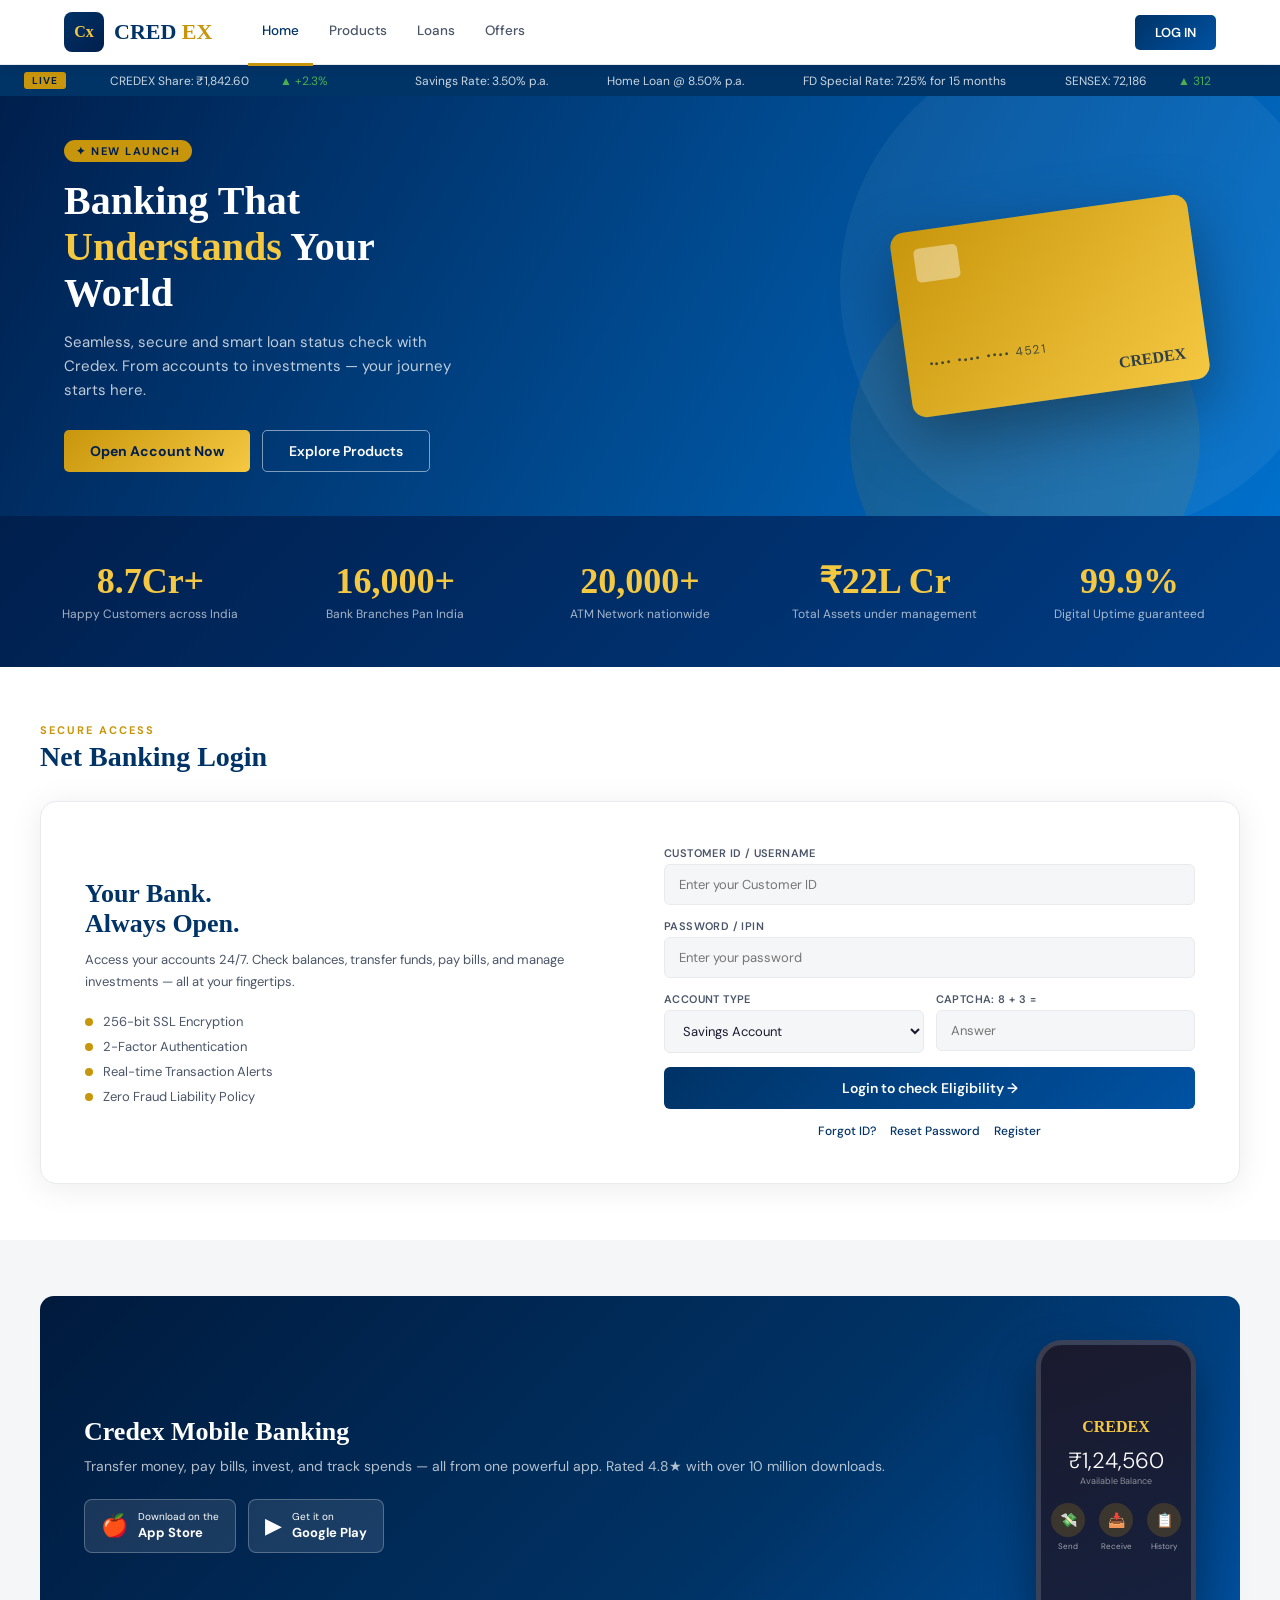
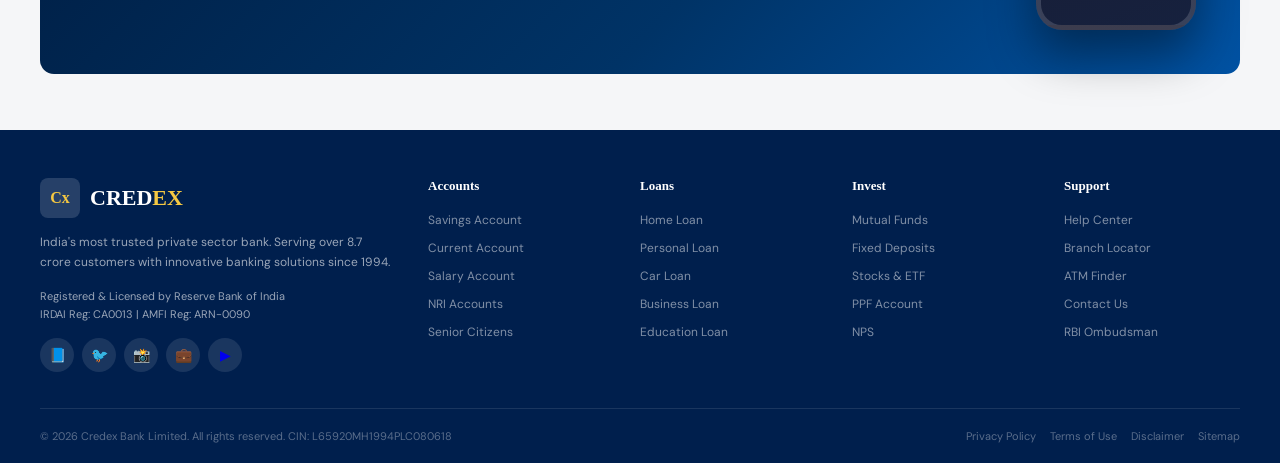
==== commit 72a70758: "update" ====
--- a/index.html
+++ b/index.html
@@ -8,7 +8,7 @@
   <link
     href="https://fonts.googleapis.com/css2?family=Playfair+Display:wght@600;700&family=DM+Sans:wght@300;400;500;600&display=swap"
     rel="stylesheet" />
-  <link rel="stylesheet" href="/FRONTEND/frontend/index.css">
+  <link rel="stylesheet" href="index.css">
 </head>
 
 <body>
@@ -1059,7 +1059,7 @@
     </div>
   </footer>
 
-  <script src="/FRONTEND/frontend/index.js"></script>
+  <script src="index.css"></script>
 </body>
 
 </html>
--- a/index.css
+++ b/index.css
@@ -0,0 +1,1722 @@
+    :root {
+        --navy: #003366;
+        --navy-dark: #001f4d;
+        --gold: #c8960c;
+        --gold-light: #f5c842;
+        --red: #cc0000;
+        --white: #fff;
+        --gray-light: #f5f6f8;
+        --gray: #e8eaed;
+        --text: #1a1a2e;
+        --muted: #4a5568;
+    }
+
+    *,
+    *::before,
+    *::after {
+        box-sizing: border-box;
+        margin: 0;
+        padding: 0;
+    }
+
+    body {
+        font-family: 'DM Sans', sans-serif;
+        color: var(--text);
+        background: var(--white);
+        overflow-x: hidden;
+    }
+
+    /* PAGE SYSTEM */
+    .page {
+        display: none;
+    }
+
+    .page.active {
+        display: block;
+    }
+
+    /* ── NAVBAR ── */
+    nav {
+        background: var(--white);
+        border-bottom: 1px solid var(--gray);
+        position: sticky;
+        top: 0;
+        z-index: 100;
+        box-shadow: 0 2px 12px rgba(0, 0, 0, .08);
+    }
+
+    .nav-inner {
+        max-width: 1200px;
+        margin: auto;
+        padding: 0 24px;
+        display: flex;
+        align-items: center;
+        height: 64px;
+        gap: 0;
+    }
+
+    .logo {
+        display: flex;
+        align-items: center;
+        gap: 10px;
+        text-decoration: none;
+        margin-right: 36px;
+        flex-shrink: 0;
+        cursor: pointer;
+    }
+
+    .logo-icon {
+        width: 40px;
+        height: 40px;
+        background: linear-gradient(135deg, var(--navy), var(--navy-dark));
+        border-radius: 8px;
+        display: flex;
+        align-items: center;
+        justify-content: center;
+        font-family: 'Playfair Display', serif;
+        color: var(--gold-light);
+        font-weight: 700;
+        font-size: 16px;
+    }
+
+    .logo-text {
+        font-family: 'Playfair Display', serif;
+        font-size: 22px;
+        font-weight: 700;
+        color: var(--navy);
+    }
+
+    .logo-text span {
+        color: var(--gold);
+    }
+
+    .nav-links {
+        display: flex;
+        list-style: none;
+        gap: 2px;
+        flex: 1;
+    }
+
+    .nav-links li a {
+        display: block;
+        padding: 0 14px;
+        line-height: 64px;
+        font-size: 13.5px;
+        font-weight: 500;
+        color: var(--muted);
+        text-decoration: none;
+        border-bottom: 3px solid transparent;
+        transition: all .2s;
+        cursor: pointer;
+        white-space: nowrap;
+    }
+
+    .nav-links li a:hover,
+    .nav-links li a.active {
+        color: var(--navy);
+        border-bottom-color: var(--gold);
+    }
+
+    .nav-btn {
+        margin-left: auto;
+        padding: 9px 20px;
+        background: linear-gradient(135deg, var(--navy), #0052a3);
+        color: white;
+        border: none;
+        border-radius: 5px;
+        font-size: 13px;
+        font-weight: 600;
+        cursor: pointer;
+        font-family: 'DM Sans', sans-serif;
+        transition: all .2s;
+    }
+
+    .nav-btn:hover {
+        transform: translateY(-1px);
+        box-shadow: 0 4px 12px rgba(0, 51, 102, .3);
+    }
+
+    /* ── TICKER ── */
+    .ticker-bar {
+        background: var(--navy);
+        color: rgba(255, 255, 255, .8);
+        font-size: 12px;
+        padding: 7px 0;
+        overflow: hidden;
+    }
+
+    .ticker-inner {
+        display: flex;
+        align-items: center;
+        padding: 0 24px;
+        gap: 0;
+    }
+
+    .ticker-label {
+        background: var(--gold);
+        color: var(--navy-dark);
+        font-weight: 700;
+        font-size: 10px;
+        letter-spacing: 1px;
+        text-transform: uppercase;
+        padding: 2px 8px;
+        border-radius: 3px;
+        margin-right: 16px;
+        flex-shrink: 0;
+    }
+
+    .ticker-scroll {
+        overflow: hidden;
+        flex: 1;
+    }
+
+    .ticker-content {
+        display: inline-block;
+        white-space: nowrap;
+        animation: ticker 28s linear infinite;
+    }
+
+    .ticker-content span {
+        margin: 0 28px;
+    }
+
+    .up {
+        color: #4caf50;
+    }
+
+    .down {
+        color: #f44336;
+    }
+
+    @keyframes ticker {
+        from {
+            transform: translateX(100%);
+        }
+
+        to {
+            transform: translateX(-100%);
+        }
+    }
+
+    /* ── HERO ── */
+    .hero {
+        position: relative;
+        overflow: hidden;
+        height: 420px;
+        background: linear-gradient(120deg, var(--navy-dark) 0%, #005099 60%, #0070cc 100%);
+    }
+
+    .hero-shapes::before {
+        content: '';
+        position: absolute;
+        right: -60px;
+        top: -60px;
+        width: 500px;
+        height: 500px;
+        border-radius: 50%;
+        background: rgba(255, 255, 255, .05);
+    }
+
+    .hero-shapes::after {
+        content: '';
+        position: absolute;
+        right: 80px;
+        bottom: -100px;
+        width: 350px;
+        height: 350px;
+        border-radius: 50%;
+        background: rgba(200, 150, 12, .1);
+    }
+
+    .hero-card {
+        position: absolute;
+        right: 80px;
+        top: 50%;
+        transform: translateY(-50%) rotate(-8deg);
+        width: 300px;
+        height: 186px;
+        background: linear-gradient(135deg, #c8960c, #f5c842);
+        border-radius: 14px;
+        box-shadow: 0 24px 64px rgba(0, 0, 0, .35);
+        animation: float 4s ease-in-out infinite;
+    }
+
+    .hero-card::before {
+        content: '';
+        position: absolute;
+        top: 18px;
+        left: 22px;
+        width: 44px;
+        height: 34px;
+        background: rgba(255, 255, 255, .4);
+        border-radius: 5px;
+    }
+
+    .hero-card .cn {
+        position: absolute;
+        bottom: 44px;
+        left: 22px;
+        font-size: 12px;
+        color: rgba(0, 30, 60, .7);
+        letter-spacing: 2px;
+    }
+
+    .hero-card .cl {
+        position: absolute;
+        bottom: 18px;
+        right: 22px;
+        font-family: 'Playfair Display', serif;
+        font-size: 16px;
+        font-weight: 700;
+        color: var(--navy-dark);
+        opacity: .8;
+    }
+
+    @keyframes float {
+
+        0%,
+        100% {
+            transform: translateY(-50%) rotate(-8deg)
+        }
+
+        50% {
+            transform: translateY(calc(-50% - 10px)) rotate(-6deg)
+        }
+    }
+
+    .hero-content {
+        position: relative;
+        z-index: 2;
+        padding: 0 64px;
+        height: 100%;
+        display: flex;
+        flex-direction: column;
+        justify-content: center;
+        max-width: 520px;
+    }
+
+    .hero-tag {
+        display: inline-block;
+        background: var(--gold);
+        color: var(--navy-dark);
+        font-size: 11px;
+        font-weight: 700;
+        letter-spacing: 1.5px;
+        text-transform: uppercase;
+        padding: 4px 12px;
+        border-radius: 20px;
+        margin-bottom: 16px;
+        width: fit-content;
+    }
+
+    .hero h1 {
+        font-family: 'Playfair Display', serif;
+        font-size: 40px;
+        color: white;
+        line-height: 1.15;
+        margin-bottom: 14px;
+    }
+
+    .hero h1 em {
+        color: var(--gold-light);
+        font-style: normal;
+    }
+
+    .hero p {
+        font-size: 15px;
+        color: rgba(255, 255, 255, .75);
+        margin-bottom: 28px;
+        line-height: 1.6;
+    }
+
+    .hero-btns {
+        display: flex;
+        gap: 12px;
+    }
+
+    .btn-gold {
+        padding: 11px 26px;
+        background: linear-gradient(135deg, var(--gold), var(--gold-light));
+        color: var(--navy-dark);
+        border: none;
+        border-radius: 5px;
+        font-size: 14px;
+        font-weight: 700;
+        cursor: pointer;
+        transition: all .2s;
+        font-family: 'DM Sans', sans-serif;
+    }
+
+    .btn-gold:hover {
+        transform: translateY(-2px);
+        box-shadow: 0 6px 20px rgba(200, 150, 12, .4);
+    }
+
+    .btn-outline-w {
+        padding: 11px 26px;
+        background: transparent;
+        color: white;
+        border: 1.5px solid rgba(255, 255, 255, .5);
+        border-radius: 5px;
+        font-size: 14px;
+        font-weight: 600;
+        cursor: pointer;
+        transition: all .2s;
+        font-family: 'DM Sans', sans-serif;
+    }
+
+    .btn-outline-w:hover {
+        background: rgba(255, 255, 255, .1);
+        border-color: white;
+    }
+
+    /* ── QUICK LINKS ── */
+    .quick-links {
+        background: white;
+        box-shadow: 0 4px 20px rgba(0, 0, 0, .08);
+        border-bottom: 1px solid var(--gray);
+    }
+
+    .ql-inner {
+        max-width: 1200px;
+        margin: auto;
+        padding: 0 24px;
+        display: flex;
+        overflow-x: auto;
+        gap: 0;
+    }
+
+    .ql-inner::-webkit-scrollbar {
+        display: none;
+    }
+
+    .ql-item {
+        display: flex;
+        flex-direction: column;
+        align-items: center;
+        gap: 8px;
+        padding: 18px 24px;
+        cursor: pointer;
+        border-bottom: 3px solid transparent;
+        transition: all .2s;
+        min-width: 90px;
+        text-decoration: none;
+        color: var(--muted);
+    }
+
+    .ql-item:hover {
+        border-bottom-color: var(--gold);
+        color: var(--navy);
+    }
+
+    .ql-icon {
+        width: 42px;
+        height: 42px;
+        background: var(--gray-light);
+        border-radius: 50%;
+        display: flex;
+        align-items: center;
+        justify-content: center;
+        font-size: 18px;
+        transition: background .2s;
+    }
+
+    .ql-item:hover .ql-icon {
+        background: #e6edf5;
+    }
+
+    .ql-label {
+        font-size: 11px;
+        font-weight: 500;
+        white-space: nowrap;
+    }
+
+    /* ── SECTION ── */
+    section {
+        padding: 56px 24px;
+    }
+
+    .container {
+        max-width: 1200px;
+        margin: auto;
+    }
+
+    .bg-light {
+        background: var(--gray-light);
+    }
+
+    .sec-header {
+        display: flex;
+        justify-content: space-between;
+        align-items: flex-end;
+        margin-bottom: 32px;
+    }
+
+    .sec-label {
+        font-size: 11px;
+        font-weight: 700;
+        letter-spacing: 2px;
+        text-transform: uppercase;
+        color: var(--gold);
+        margin-bottom: 4px;
+    }
+
+    .sec-title {
+        font-family: 'Playfair Display', serif;
+        font-size: 28px;
+        font-weight: 700;
+        color: var(--navy);
+    }
+
+    .see-all {
+        font-size: 13px;
+        color: var(--navy);
+        font-weight: 600;
+        text-decoration: none;
+    }
+
+    .see-all:hover {
+        text-decoration: underline;
+    }
+
+    /* ── PRODUCTS ── */
+    .products-grid {
+        display: grid;
+        grid-template-columns: repeat(auto-fill, minmax(200px, 1fr));
+        gap: 18px;
+    }
+
+    .product-card {
+        background: white;
+        border-radius: 12px;
+        padding: 24px 20px;
+        box-shadow: 0 2px 16px rgba(0, 0, 0, .06);
+        border: 1px solid var(--gray);
+        transition: all .25s;
+        cursor: pointer;
+        text-decoration: none;
+        color: inherit;
+        display: block;
+    }
+
+    .product-card:hover {
+        transform: translateY(-4px);
+        box-shadow: 0 12px 32px rgba(0, 51, 102, .12);
+    }
+
+    .p-icon {
+        width: 48px;
+        height: 48px;
+        border-radius: 10px;
+        display: flex;
+        align-items: center;
+        justify-content: center;
+        font-size: 22px;
+        margin-bottom: 14px;
+    }
+
+    .product-card h3 {
+        font-size: 14px;
+        font-weight: 600;
+        color: var(--navy);
+        margin-bottom: 6px;
+    }
+
+    .product-card p {
+        font-size: 12px;
+        color: var(--muted);
+        line-height: 1.5;
+    }
+
+    .p-link {
+        display: inline-block;
+        margin-top: 12px;
+        font-size: 12px;
+        font-weight: 600;
+        color: var(--navy);
+    }
+
+    /* ── STATS ── */
+    .stats-strip {
+        background: linear-gradient(135deg, var(--navy-dark), #003d85);
+        padding: 44px 24px;
+    }
+
+    .stats-grid {
+        max-width: 1200px;
+        margin: auto;
+        display: grid;
+        grid-template-columns: repeat(5, 1fr);
+        gap: 24px;
+        text-align: center;
+    }
+
+    .stat-num {
+        font-family: 'Playfair Display', serif;
+        font-size: 36px;
+        font-weight: 700;
+        color: var(--gold-light);
+    }
+
+    .stat-label {
+        font-size: 12px;
+        color: rgba(255, 255, 255, .65);
+        margin-top: 4px;
+        line-height: 1.4;
+    }
+
+    /* ── NET BANKING FORM ── */
+    .netbanking-grid {
+        display: grid;
+        grid-template-columns: 1fr 1fr;
+        gap: 48px;
+        align-items: center;
+        background: white;
+        border-radius: 16px;
+        padding: 44px;
+        box-shadow: 0 4px 32px rgba(0, 0, 0, .08);
+        border: 1px solid var(--gray);
+    }
+
+    .cta-title {
+        font-family: 'Playfair Display', serif;
+        font-size: 26px;
+        font-weight: 700;
+        color: var(--navy);
+        margin-bottom: 10px;
+    }
+
+    .cta-desc {
+        font-size: 13px;
+        color: var(--muted);
+        line-height: 1.7;
+        margin-bottom: 20px;
+    }
+
+    .cta-features {
+        display: flex;
+        flex-direction: column;
+        gap: 8px;
+    }
+
+    .cta-feat {
+        display: flex;
+        align-items: center;
+        gap: 10px;
+        font-size: 13px;
+        color: var(--muted);
+    }
+
+    .feat-dot {
+        width: 8px;
+        height: 8px;
+        background: var(--gold);
+        border-radius: 50%;
+        flex-shrink: 0;
+    }
+
+    .login-form {
+        display: flex;
+        flex-direction: column;
+        gap: 14px;
+    }
+
+    .form-group {
+        display: flex;
+        flex-direction: column;
+        gap: 4px;
+    }
+
+    .form-group label {
+        font-size: 11px;
+        font-weight: 600;
+        color: var(--muted);
+        text-transform: uppercase;
+        letter-spacing: .4px;
+    }
+
+    .form-group input,
+    .form-group select {
+        padding: 11px 14px;
+        border: 1.5px solid var(--gray);
+        border-radius: 6px;
+        font-size: 13px;
+        font-family: 'DM Sans', sans-serif;
+        color: var(--text);
+        background: var(--gray-light);
+        transition: border-color .2s;
+        outline: none;
+    }
+
+    .form-group input:focus,
+    .form-group select:focus {
+        border-color: var(--navy);
+        background: white;
+    }
+
+    .form-row {
+        display: grid;
+        grid-template-columns: 1fr 1fr;
+        gap: 12px;
+    }
+
+    .btn-login {
+        padding: 12px;
+        background: linear-gradient(135deg, var(--navy), #0052a3);
+        color: white;
+        border: none;
+        border-radius: 6px;
+        font-size: 14px;
+        font-weight: 600;
+        cursor: pointer;
+        font-family: 'DM Sans', sans-serif;
+        transition: all .2s;
+    }
+
+    .btn-login:hover {
+        box-shadow: 0 4px 16px rgba(0, 51, 102, .3);
+        transform: translateY(-1px);
+    }
+
+    .forgot-links {
+        display: flex;
+        gap: 14px;
+        justify-content: center;
+    }
+
+    .forgot-links a {
+        font-size: 12px;
+        color: var(--navy);
+        text-decoration: none;
+        font-weight: 500;
+    }
+
+    .forgot-links a:hover {
+        text-decoration: underline;
+    }
+
+    /* ── OFFERS ── */
+    .offers-grid {
+        display: grid;
+        grid-template-columns: repeat(3, 1fr);
+        gap: 20px;
+    }
+
+    .offer-card {
+        border-radius: 12px;
+        overflow: hidden;
+        box-shadow: 0 2px 16px rgba(0, 0, 0, .08);
+        transition: transform .2s;
+        cursor: pointer;
+    }
+
+    .offer-card:hover {
+        transform: translateY(-4px);
+    }
+
+    .offer-banner {
+        height: 130px;
+        display: flex;
+        align-items: center;
+        justify-content: center;
+        font-size: 44px;
+        position: relative;
+    }
+
+    .offer-badge {
+        position: absolute;
+        top: 10px;
+        right: 10px;
+        background: var(--red);
+        color: white;
+        font-size: 10px;
+        font-weight: 700;
+        letter-spacing: 1px;
+        padding: 2px 7px;
+        border-radius: 3px;
+    }
+
+    .offer-body {
+        background: white;
+        padding: 14px 18px;
+    }
+
+    .offer-body h4 {
+        font-size: 13px;
+        font-weight: 600;
+        color: var(--navy);
+        margin-bottom: 4px;
+    }
+
+    .offer-body p {
+        font-size: 12px;
+        color: var(--muted);
+        line-height: 1.5;
+    }
+
+    /* ── APP BANNER ── */
+    .app-banner {
+        background: linear-gradient(135deg, #001a3d 0%, var(--navy) 60%, #0052a3 100%);
+        border-radius: 14px;
+        padding: 44px;
+        display: grid;
+        grid-template-columns: 1fr auto;
+        gap: 32px;
+        align-items: center;
+    }
+
+    .app-title {
+        font-family: 'Playfair Display', serif;
+        font-size: 26px;
+        color: white;
+        font-weight: 700;
+        margin-bottom: 8px;
+    }
+
+    .app-sub {
+        color: rgba(255, 255, 255, .7);
+        font-size: 14px;
+        line-height: 1.6;
+        margin-bottom: 22px;
+    }
+
+    .store-btns {
+        display: flex;
+        gap: 12px;
+    }
+
+    .store-btn {
+        display: flex;
+        align-items: center;
+        gap: 10px;
+        background: rgba(255, 255, 255, .1);
+        border: 1px solid rgba(255, 255, 255, .25);
+        border-radius: 8px;
+        padding: 10px 16px;
+        cursor: pointer;
+        transition: background .2s;
+        color: white;
+        text-decoration: none;
+    }
+
+    .store-btn:hover {
+        background: rgba(255, 255, 255, .2);
+    }
+
+    .store-btn .si {
+        font-size: 22px;
+    }
+
+    .store-btn .st {
+        font-size: 10px;
+        line-height: 1.4;
+    }
+
+    .store-btn .st strong {
+        font-size: 13px;
+        display: block;
+    }
+
+    .phone {
+        width: 160px;
+        height: 290px;
+        background: linear-gradient(160deg, #1a1a2e, #16213e);
+        border-radius: 26px;
+        border: 5px solid rgba(255, 255, 255, .15);
+        display: flex;
+        flex-direction: column;
+        align-items: center;
+        justify-content: center;
+        box-shadow: 0 24px 48px rgba(0, 0, 0, .4);
+        flex-shrink: 0;
+    }
+
+    .phone-screen {
+        text-align: center;
+        color: white;
+        padding: 14px;
+    }
+
+    .ps-logo {
+        font-family: 'Playfair Display', serif;
+        font-size: 16px;
+        font-weight: 700;
+        color: var(--gold-light);
+        margin-bottom: 10px;
+    }
+
+    .ps-bal {
+        font-size: 22px;
+        font-weight: 300;
+    }
+
+    .ps-lbl {
+        font-size: 9px;
+        color: rgba(255, 255, 255, .5);
+        margin-bottom: 16px;
+    }
+
+    .ps-acts {
+        display: flex;
+        gap: 14px;
+        justify-content: center;
+    }
+
+    .ps-act {
+        display: flex;
+        flex-direction: column;
+        align-items: center;
+        gap: 4px;
+    }
+
+    .ps-act .ic {
+        width: 34px;
+        height: 34px;
+        background: rgba(200, 150, 12, .2);
+        border-radius: 50%;
+        display: flex;
+        align-items: center;
+        justify-content: center;
+        font-size: 14px;
+    }
+
+    .ps-act span {
+        font-size: 8px;
+        color: rgba(255, 255, 255, .6);
+    }
+
+    /* ── NEWS ── */
+    .news-grid {
+        display: grid;
+        grid-template-columns: repeat(3, 1fr);
+        gap: 22px;
+    }
+
+    .news-card {
+        border-radius: 10px;
+        overflow: hidden;
+        box-shadow: 0 2px 12px rgba(0, 0, 0, .06);
+        border: 1px solid var(--gray);
+        transition: box-shadow .2s;
+    }
+
+    .news-card:hover {
+        box-shadow: 0 8px 28px rgba(0, 0, 0, .1);
+    }
+
+    .news-img {
+        height: 140px;
+        display: flex;
+        align-items: center;
+        justify-content: center;
+        font-size: 52px;
+    }
+
+    .news-body {
+        padding: 18px;
+    }
+
+    .news-date {
+        font-size: 11px;
+        color: var(--muted);
+        margin-bottom: 5px;
+    }
+
+    .news-body h4 {
+        font-size: 13px;
+        font-weight: 600;
+        color: var(--navy);
+        line-height: 1.5;
+        margin-bottom: 6px;
+    }
+
+    .news-body p {
+        font-size: 12px;
+        color: var(--muted);
+        line-height: 1.5;
+    }
+
+    /* ── FOOTER ── */
+    footer {
+        background: var(--navy-dark);
+        color: rgba(255, 255, 255, .6);
+        padding: 48px 24px 20px;
+    }
+
+    .footer-grid {
+        max-width: 1200px;
+        margin: auto;
+        display: grid;
+        grid-template-columns: 2fr 1fr 1fr 1fr 1fr;
+        gap: 36px;
+        padding-bottom: 36px;
+        border-bottom: 1px solid rgba(255, 255, 255, .1);
+        margin-bottom: 20px;
+    }
+
+    .footer-brand p {
+        font-size: 12px;
+        line-height: 1.7;
+        margin: 14px 0;
+    }
+
+    .social-links {
+        display: flex;
+        gap: 8px;
+        margin-top: 10px;
+    }
+
+    .social-link {
+        width: 34px;
+        height: 34px;
+        background: rgba(255, 255, 255, .1);
+        border-radius: 50%;
+        display: flex;
+        align-items: center;
+        justify-content: center;
+        font-size: 14px;
+        cursor: pointer;
+        transition: background .2s;
+        text-decoration: none;
+    }
+
+    .social-link:hover {
+        background: var(--gold);
+    }
+
+    .footer-col h5 {
+        font-family: 'Playfair Display', serif;
+        font-size: 13px;
+        font-weight: 600;
+        color: white;
+        margin-bottom: 14px;
+    }
+
+    .footer-col ul {
+        list-style: none;
+    }
+
+    .footer-col ul li {
+        margin-bottom: 7px;
+    }
+
+    .footer-col ul li a {
+        font-size: 12px;
+        color: rgba(255, 255, 255, .5);
+        text-decoration: none;
+        transition: color .2s;
+    }
+
+    .footer-col ul li a:hover {
+        color: var(--gold-light);
+    }
+
+    .footer-bottom {
+        max-width: 1200px;
+        margin: auto;
+        display: flex;
+        justify-content: space-between;
+        align-items: center;
+        flex-wrap: wrap;
+        gap: 10px;
+        font-size: 11px;
+        color: rgba(255, 255, 255, .35);
+    }
+
+    .footer-links {
+        display: flex;
+        gap: 14px;
+    }
+
+    .footer-links a {
+        color: rgba(255, 255, 255, .35);
+        text-decoration: none;
+    }
+
+    .footer-links a:hover {
+        color: var(--gold-light);
+    }
+
+    /* ── NETBANKING PAGE ── */
+    .nb-page {
+        min-height: calc(100vh - 64px);
+        background: linear-gradient(135deg, var(--navy-dark), #003d85);
+        display: flex;
+        align-items: center;
+        justify-content: center;
+        padding: 40px 24px;
+    }
+
+    .nb-card {
+        background: white;
+        border-radius: 20px;
+        overflow: hidden;
+        box-shadow: 0 24px 64px rgba(0, 0, 0, .3);
+        width: 100%;
+        max-width: 420px;
+        animation: fadeUp .4s ease;
+    }
+
+    @keyframes fadeUp {
+        from {
+            opacity: 0;
+            transform: translateY(20px)
+        }
+
+        to {
+            opacity: 1;
+            transform: translateY(0)
+        }
+    }
+
+    .nb-header {
+        background: var(--navy);
+        padding: 28px 32px;
+    }
+
+    .nb-chip {
+        display: inline-block;
+        background: var(--red);
+        color: white;
+        font-size: 10px;
+        font-weight: 700;
+        padding: 2px 10px;
+        border-radius: 100px;
+        letter-spacing: 1px;
+        margin-bottom: 10px;
+    }
+
+    .nb-header h2 {
+        font-family: 'Playfair Display', serif;
+        font-size: 20px;
+        color: white;
+        margin-bottom: 3px;
+    }
+
+    .nb-header p {
+        font-size: 12px;
+        color: rgba(255, 255, 255, .55);
+    }
+
+    .nb-body {
+        padding: 28px 32px;
+    }
+
+    .nb-tabs {
+        display: flex;
+        background: var(--gray-light);
+        border-radius: 6px;
+        padding: 3px;
+        margin-bottom: 24px;
+    }
+
+    .nb-tab {
+        flex: 1;
+        text-align: center;
+        padding: 8px;
+        font-size: 12px;
+        font-weight: 500;
+        color: var(--muted);
+        border-radius: 5px;
+        cursor: pointer;
+        transition: all .2s;
+    }
+
+    .nb-tab.active {
+        background: white;
+        color: var(--navy);
+        font-weight: 600;
+        box-shadow: 0 1px 4px rgba(0, 0, 0, .08);
+    }
+
+    .nb-field {
+        margin-bottom: 16px;
+    }
+
+    .nb-field label {
+        display: block;
+        font-size: 11px;
+        font-weight: 600;
+        color: var(--muted);
+        text-transform: uppercase;
+        letter-spacing: .4px;
+        margin-bottom: 6px;
+    }
+
+    .nb-field input,
+    .nb-field select {
+        width: 100%;
+        padding: 12px 14px;
+        border: 1.5px solid var(--gray);
+        border-radius: 7px;
+        font-size: 14px;
+        font-family: 'DM Sans', sans-serif;
+        color: var(--text);
+        background: white;
+        outline: none;
+        transition: border-color .2s;
+    }
+
+    .nb-field input:focus {
+        border-color: var(--navy);
+        box-shadow: 0 0 0 3px rgba(0, 51, 102, .08);
+    }
+
+    .nb-field input::placeholder {
+        color: #bbb;
+    }
+
+    .nb-btn {
+        width: 100%;
+        padding: 13px;
+        background: var(--navy);
+        color: white;
+        border: none;
+        border-radius: 7px;
+        font-size: 14px;
+        font-weight: 600;
+        font-family: 'DM Sans', sans-serif;
+        cursor: pointer;
+        transition: all .2s;
+        margin-bottom: 14px;
+    }
+
+    .nb-btn:hover {
+        background: #002550;
+    }
+
+    .nb-footer {
+        padding: 16px 32px;
+        border-top: 1px solid var(--gray);
+        background: #fafbfd;
+        display: flex;
+        justify-content: space-between;
+    }
+
+    .nb-footer a {
+        font-size: 12px;
+        color: var(--navy);
+        font-weight: 500;
+        text-decoration: none;
+    }
+
+    .nb-footer a:hover {
+        text-decoration: underline;
+    }
+
+    .nb-security {
+        display: flex;
+        align-items: center;
+        gap: 6px;
+        font-size: 11px;
+        color: var(--muted);
+        margin-top: 12px;
+    }
+
+    /* ── LOANS PAGE ── */
+    .loan-hero {
+        background: linear-gradient(135deg, var(--navy-dark) 0%, #00439c 60%, #0060c0 100%);
+        padding: 56px 24px;
+        text-align: center;
+        position: relative;
+        overflow: hidden;
+    }
+
+    .loan-hero::before {
+        content: '';
+        position: absolute;
+        left: -100px;
+        top: -100px;
+        width: 400px;
+        height: 400px;
+        border-radius: 50%;
+        background: rgba(200, 150, 12, .1);
+    }
+
+    .loan-hero::after {
+        content: '';
+        position: absolute;
+        right: -80px;
+        bottom: -80px;
+        width: 320px;
+        height: 320px;
+        border-radius: 50%;
+        background: rgba(255, 255, 255, .04);
+    }
+
+    .loan-hero h1 {
+        font-family: 'Playfair Display', serif;
+        font-size: 38px;
+        color: white;
+        margin-bottom: 10px;
+        position: relative;
+    }
+
+    .loan-hero h1 em {
+        color: var(--gold-light);
+        font-style: normal;
+    }
+
+    .loan-hero p {
+        color: rgba(255, 255, 255, .7);
+        font-size: 15px;
+        max-width: 520px;
+        margin: 0 auto 28px;
+        position: relative;
+    }
+
+    .loan-hero-btns {
+        display: flex;
+        gap: 12px;
+        justify-content: center;
+        position: relative;
+    }
+
+    /* Loan Cards Grid */
+    .loans-grid {
+        display: grid;
+        grid-template-columns: repeat(auto-fill, minmax(260px, 1fr));
+        gap: 22px;
+    }
+
+    .loan-card {
+        background: white;
+        border-radius: 14px;
+        overflow: hidden;
+        box-shadow: 0 2px 20px rgba(0, 0, 0, .08);
+        border: 1px solid var(--gray);
+        transition: all .25s;
+        cursor: pointer;
+    }
+
+    .loan-card:hover {
+        transform: translateY(-5px);
+        box-shadow: 0 16px 40px rgba(0, 51, 102, .14);
+    }
+
+    .loan-card-top {
+        padding: 28px 24px 20px;
+        display: flex;
+        align-items: flex-start;
+        gap: 16px;
+    }
+
+    .loan-emoji {
+        font-size: 36px;
+        flex-shrink: 0;
+    }
+
+    .loan-card h3 {
+        font-size: 16px;
+        font-weight: 700;
+        color: var(--navy);
+        margin-bottom: 4px;
+    }
+
+    .loan-rate {
+        font-size: 13px;
+        color: var(--gold);
+        font-weight: 600;
+    }
+
+    .loan-card p {
+        font-size: 13px;
+        color: var(--muted);
+        line-height: 1.55;
+        padding: 0 24px;
+    }
+
+    .loan-card-footer {
+        align-items: center;
+        padding: 14px 24px;
+        border-top: 1px solid var(--gray);
+        margin-top: 16px;
+        background: var(--gray-light);
+    }
+
+    .loan-meta {
+        font-size: 11px;
+        color: var(--muted);
+    }
+
+    .loan-meta strong {
+        color: var(--navy);
+        display: block;
+        font-size: 13px;
+    }
+
+    .loan-apply-btn {
+        background: var(--navy);
+        color: white;
+        border: none;
+        padding: 7px 16px;
+        border-radius: 5px;
+        font-size: 12px;
+        font-weight: 600;
+        cursor: pointer;
+        font-family: 'DM Sans', sans-serif;
+        transition: all .2s;
+    }
+
+    .loan-apply-btn:hover {
+        background: #0052a3;
+    }
+
+    /* EMI Calculator */
+    .emi-calc-wrap {
+        background: white;
+        border-radius: 16px;
+        padding: 40px;
+        box-shadow: 0 4px 32px rgba(0, 0, 0, .09);
+        border: 1px solid var(--gray);
+        display: grid;
+        grid-template-columns: 1fr 1fr;
+        gap: 48px;
+        align-items: center;
+    }
+
+    .calc-title {
+        font-family: 'Playfair Display', serif;
+        font-size: 26px;
+        color: var(--navy);
+        margin-bottom: 8px;
+    }
+
+    .calc-sub {
+        font-size: 13px;
+        color: var(--muted);
+        margin-bottom: 28px;
+        line-height: 1.6;
+    }
+
+    .calc-field {
+        margin-bottom: 20px;
+    }
+
+    .calc-field label {
+        display: block;
+        font-size: 11px;
+        font-weight: 600;
+        color: var(--muted);
+        text-transform: uppercase;
+        letter-spacing: .4px;
+        margin-bottom: 6px;
+    }
+
+    .calc-field input[type=range] {
+        width: 100%;
+        accent-color: var(--navy);
+        height: 5px;
+        border-radius: 3px;
+        cursor: pointer;
+    }
+
+    .calc-field .val-display {
+        display: flex;
+        justify-content: space-between;
+        align-items: center;
+        font-size: 13px;
+        color: var(--navy);
+        font-weight: 600;
+        margin-bottom: 6px;
+    }
+
+    .emi-result {
+        background: linear-gradient(135deg, var(--navy-dark), #003d85);
+        border-radius: 14px;
+        padding: 36px;
+        color: white;
+        text-align: center;
+    }
+
+    .emi-label {
+        font-size: 12px;
+        color: rgba(255, 255, 255, .6);
+        letter-spacing: 1px;
+        text-transform: uppercase;
+        margin-bottom: 8px;
+    }
+
+    .emi-amount {
+        font-family: 'Playfair Display', serif;
+        font-size: 44px;
+        font-weight: 700;
+        color: var(--gold-light);
+        margin-bottom: 4px;
+    }
+
+    .emi-sub {
+        font-size: 12px;
+        color: rgba(255, 255, 255, .5);
+        margin-bottom: 24px;
+    }
+
+    .emi-breakdown {
+        display: grid;
+        grid-template-columns: 1fr 1fr 1fr;
+        gap: 12px;
+        margin-bottom: 24px;
+    }
+
+    .emi-b-item {
+        background: rgba(255, 255, 255, .08);
+        border-radius: 8px;
+        padding: 12px 8px;
+    }
+
+    .emi-b-item .ebi-val {
+        font-size: 15px;
+        font-weight: 700;
+        color: var(--gold-light);
+    }
+
+    .emi-b-item .ebi-lbl {
+        font-size: 10px;
+        color: rgba(255, 255, 255, .5);
+        margin-top: 3px;
+    }
+
+    .emi-apply-btn {
+        width: 100%;
+        padding: 13px;
+        background: linear-gradient(135deg, var(--gold), var(--gold-light));
+        color: var(--navy-dark);
+        border: none;
+        border-radius: 8px;
+        font-size: 14px;
+        font-weight: 700;
+        cursor: pointer;
+        font-family: 'DM Sans', sans-serif;
+        transition: all .2s;
+    }
+
+    .emi-apply-btn:hover {
+        transform: translateY(-1px);
+        box-shadow: 0 6px 20px rgba(200, 150, 12, .35);
+    }
+
+    /* Loan Apply Modal */
+    .modal-overlay {
+        display: none;
+        position: fixed;
+        inset: 0;
+        background: rgba(0, 0, 0, .55);
+        z-index: 500;
+        align-items: center;
+        justify-content: center;
+        padding: 20px;
+    }
+
+    .modal-overlay.open {
+        display: flex;
+    }
+
+    .modal {
+        background: white;
+        border-radius: 16px;
+        width: 100%;
+        max-width: 520px;
+        box-shadow: 0 24px 64px rgba(0, 0, 0, .3);
+        overflow: hidden;
+        animation: fadeUp .3s ease;
+    }
+
+    .modal-head {
+        background: var(--navy);
+        padding: 24px 28px;
+        display: flex;
+        justify-content: space-between;
+        align-items: center;
+    }
+
+    .modal-head h3 {
+        font-family: 'Playfair Display', serif;
+        font-size: 20px;
+        color: white;
+    }
+
+    .modal-close {
+        background: none;
+        border: none;
+        color: rgba(255, 255, 255, .7);
+        font-size: 22px;
+        cursor: pointer;
+        line-height: 1;
+    }
+
+    .modal-close:hover {
+        color: white;
+    }
+
+    .modal-body {
+        padding: 28px;
+    }
+
+    .modal-grid {
+        display: grid;
+        grid-template-columns: 1fr 1fr;
+        gap: 14px;
+    }
+
+    .mfield {
+        display: flex;
+        flex-direction: column;
+        gap: 4px;
+    }
+
+    .mfield label {
+        font-size: 11px;
+        font-weight: 600;
+        color: var(--muted);
+        text-transform: uppercase;
+        letter-spacing: .4px;
+    }
+
+    .mfield input,
+    .mfield select {
+        padding: 11px 13px;
+        border: 1.5px solid var(--gray);
+        border-radius: 7px;
+        font-size: 13px;
+        font-family: 'DM Sans', sans-serif;
+        color: var(--text);
+        background: white;
+        outline: none;
+        transition: border-color .2s;
+    }
+
+    .mfield input:focus,
+    .mfield select:focus {
+        border-color: var(--navy);
+    }
+
+    .mfield.full {
+        grid-column: 1/-1;
+    }
+
+    .modal-submit {
+        width: 100%;
+        padding: 13px;
+        margin-top: 18px;
+        background: linear-gradient(135deg, var(--navy), #0052a3);
+        color: white;
+        border: none;
+        border-radius: 8px;
+        font-size: 14px;
+        font-weight: 600;
+        cursor: pointer;
+        font-family: 'DM Sans', sans-serif;
+        transition: all .2s;
+    }
+
+    .modal-submit:hover {
+        box-shadow: 0 4px 16px rgba(0, 51, 102, .3);
+    }
+
+    /* Why Choose */
+    .why-grid {
+        display: grid;
+        grid-template-columns: repeat(4, 1fr);
+        gap: 20px;
+    }
+
+    .why-card {
+        background: white;
+        border-radius: 12px;
+        padding: 24px 20px;
+        text-align: center;
+        border: 1px solid var(--gray);
+        transition: transform .2s, box-shadow .2s;
+    }
+
+    .why-card:hover {
+        transform: translateY(-3px);
+        box-shadow: 0 8px 24px rgba(0, 51, 102, .1);
+    }
+
+    .why-icon {
+        font-size: 32px;
+        margin-bottom: 12px;
+    }
+
+    .why-card h4 {
+        font-size: 14px;
+        font-weight: 600;
+        color: var(--navy);
+        margin-bottom: 6px;
+    }
+
+    .why-card p {
+        font-size: 12px;
+        color: var(--muted);
+        line-height: 1.5;
+    }
+
+    /* Responsive */
+    @media(max-width:900px) {
+        .emi-calc-wrap {
+            grid-template-columns: 1fr;
+        }
+
+        .why-grid {
+            grid-template-columns: 1fr 1fr;
+        }
+
+        .modal-grid {
+            grid-template-columns: 1fr;
+        }
+
+        .hero-card {
+            display: none
+        }
+
+        .offers-grid,
+        .news-grid {
+            grid-template-columns: 1fr 1fr
+        }
+
+        .footer-grid {
+            grid-template-columns: 1fr 1fr
+        }
+
+        .netbanking-grid {
+            grid-template-columns: 1fr
+        }
+
+        .app-banner {
+            grid-template-columns: 1fr
+        }
+
+        .phone {
+            display: none
+        }
+
+        .stats-grid {
+            grid-template-columns: repeat(3, 1fr)
+        }
+    }
+
+    @media(max-width:600px) {
+        .nav-links {
+            display: none
+        }
+
+        .hero-content {
+            padding-left: 24px
+        }
+
+        .offers-grid,
+        .news-grid {
+            grid-template-columns: 1fr
+        }
+
+        .footer-grid {
+            grid-template-columns: 1fr
+        }
+
+        .stats-grid {
+            grid-template-columns: 1fr 1fr
+        }
+    }
+
+   
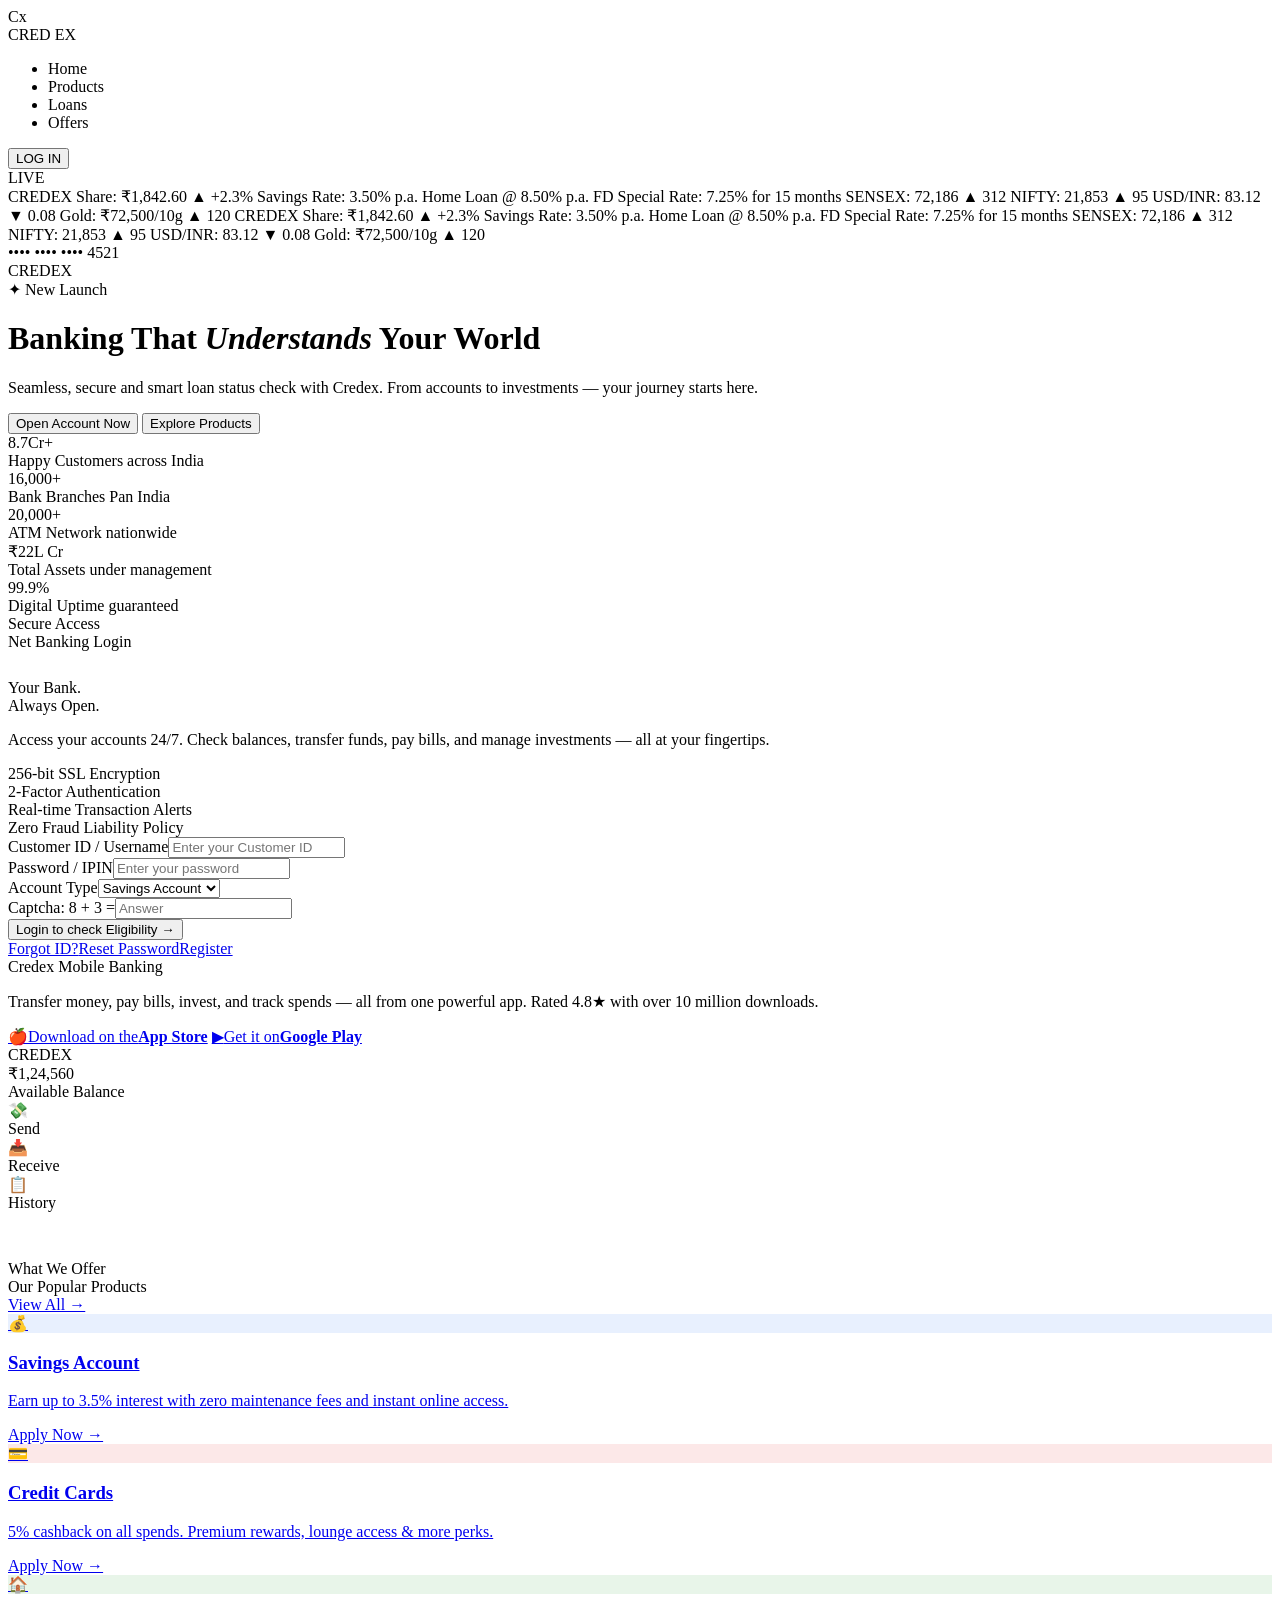
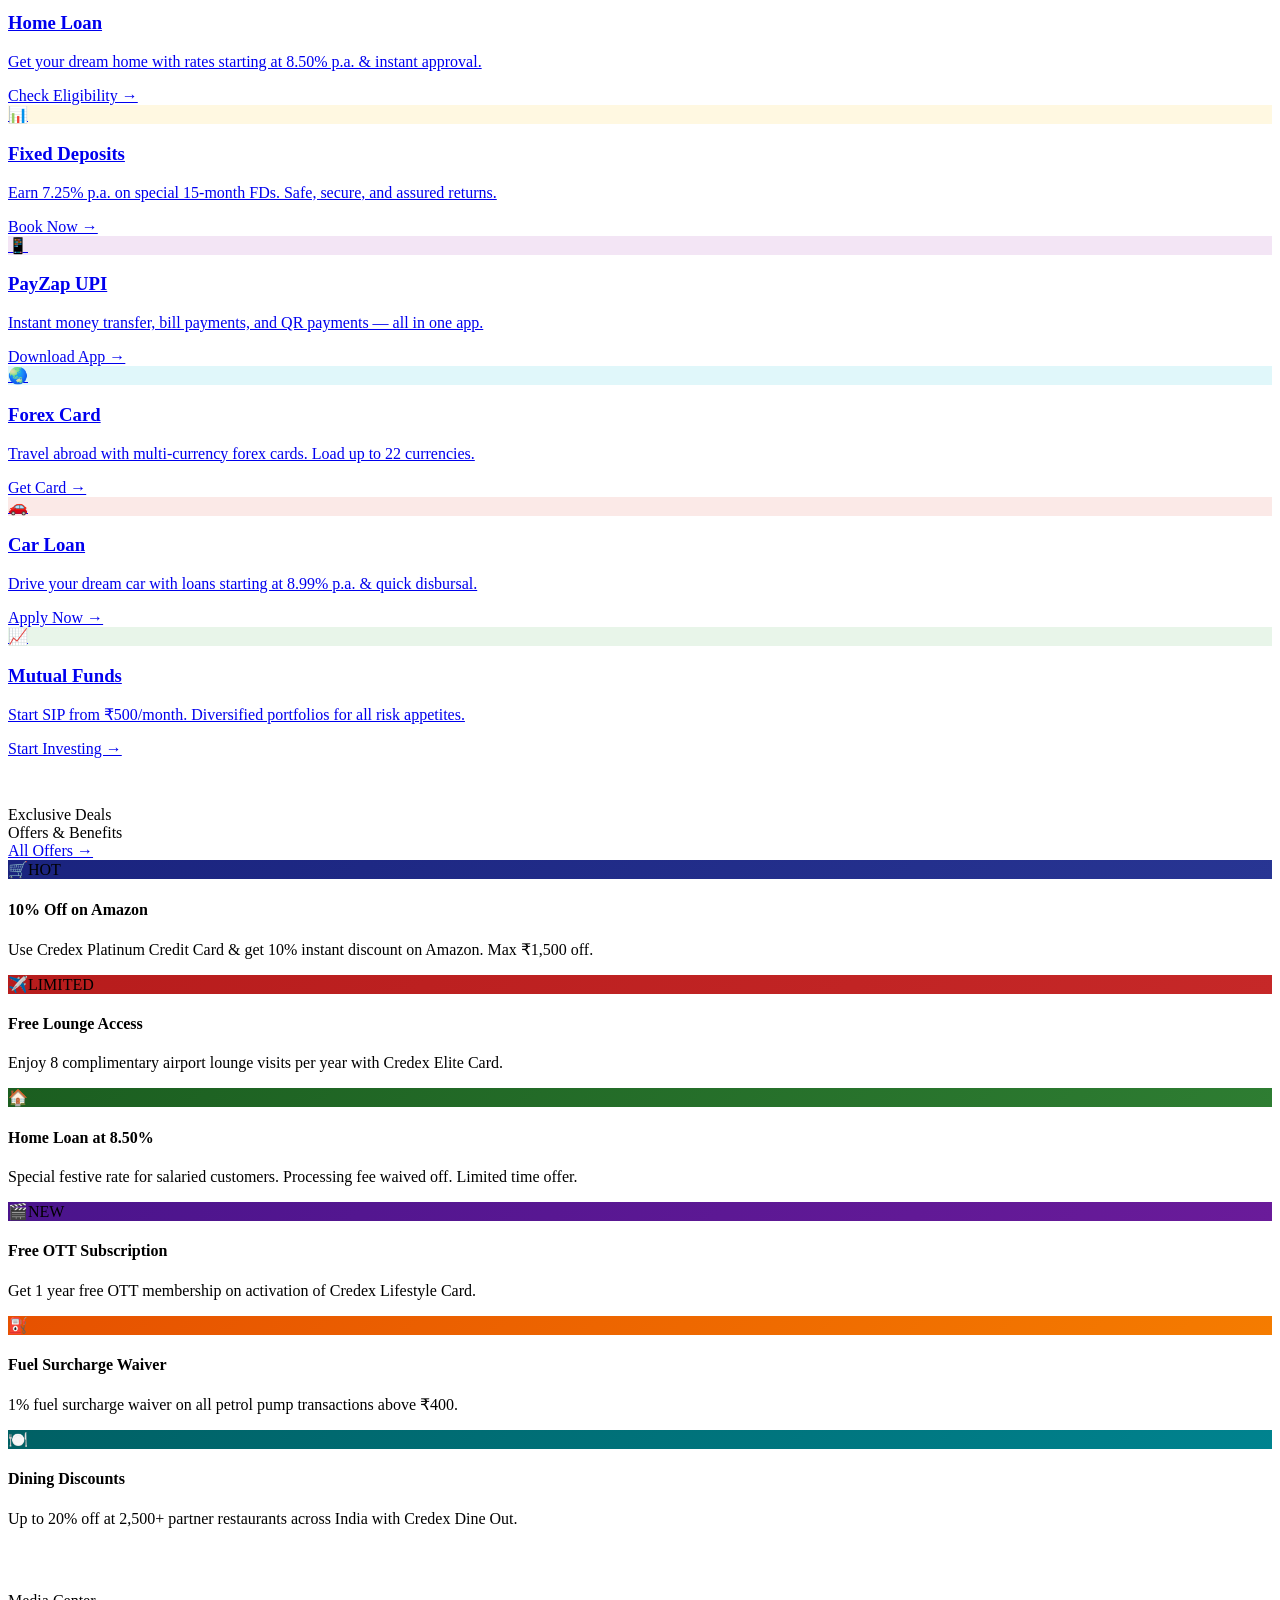
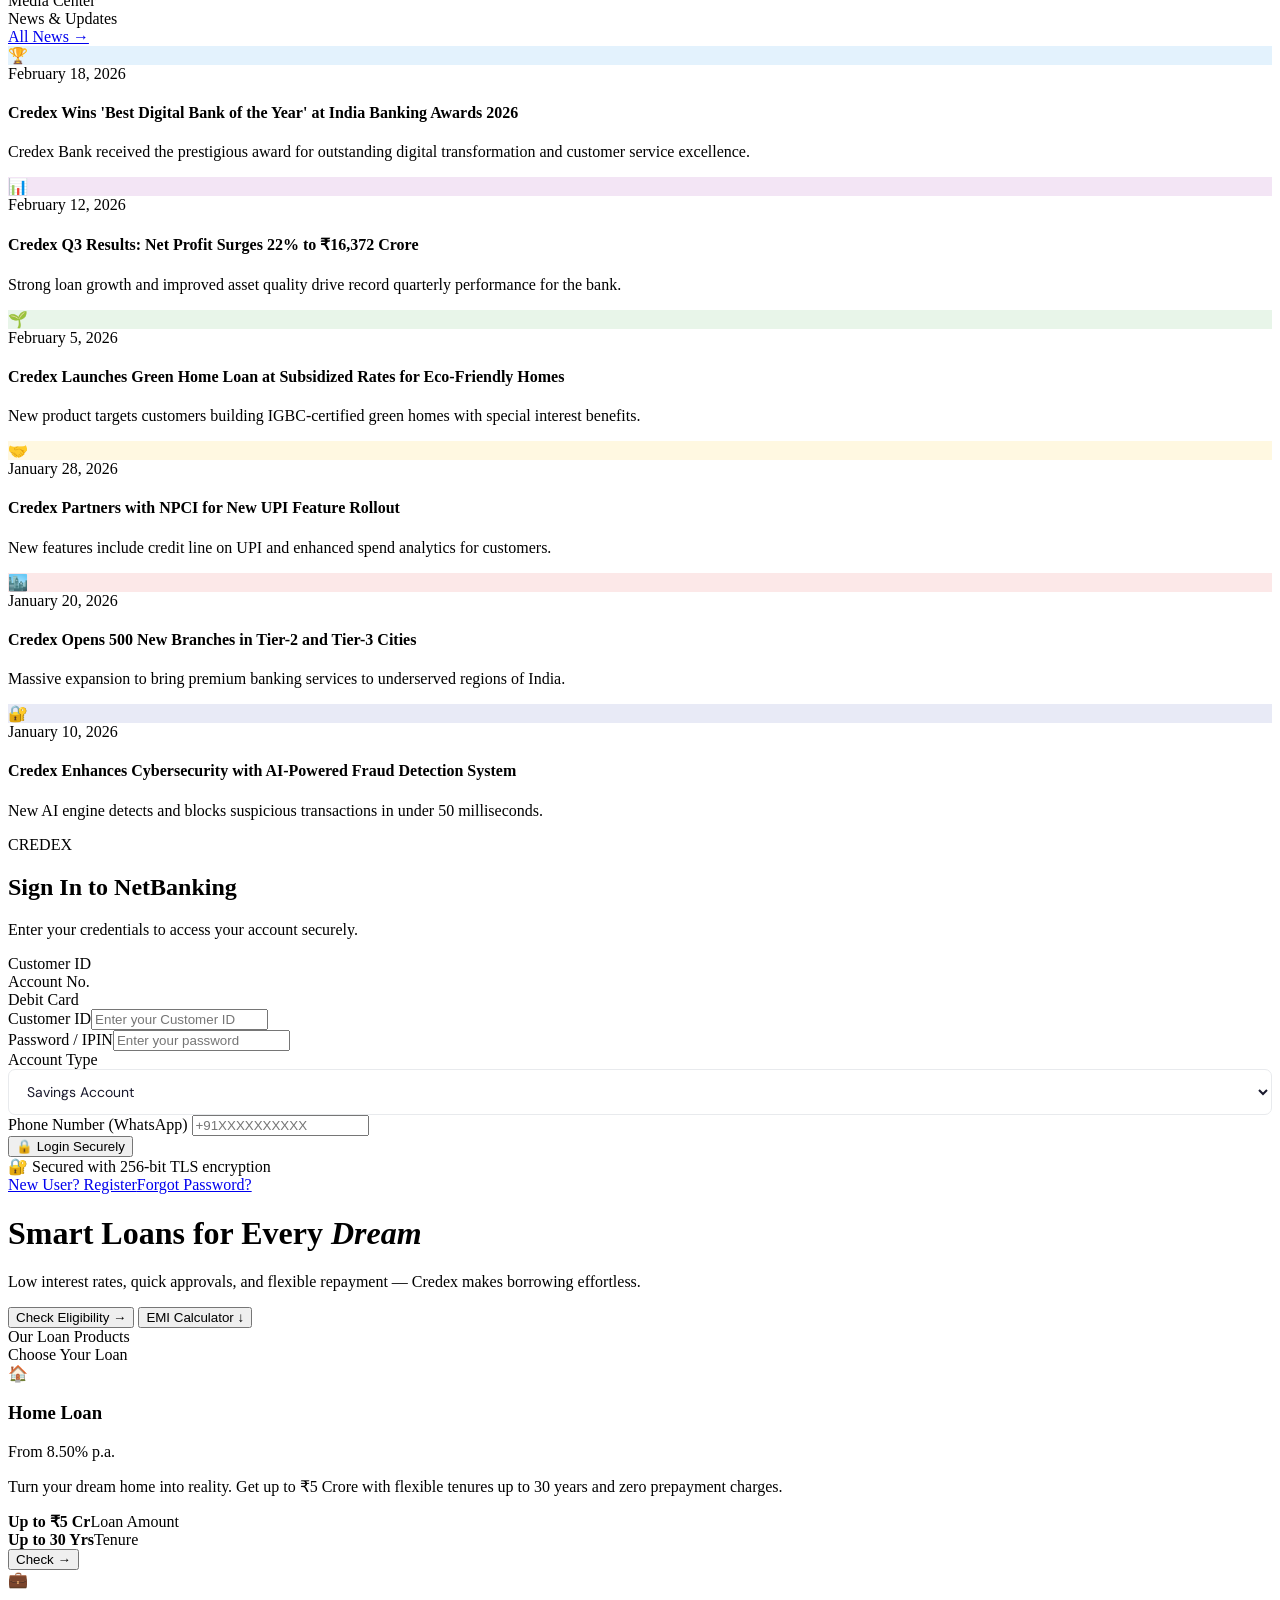
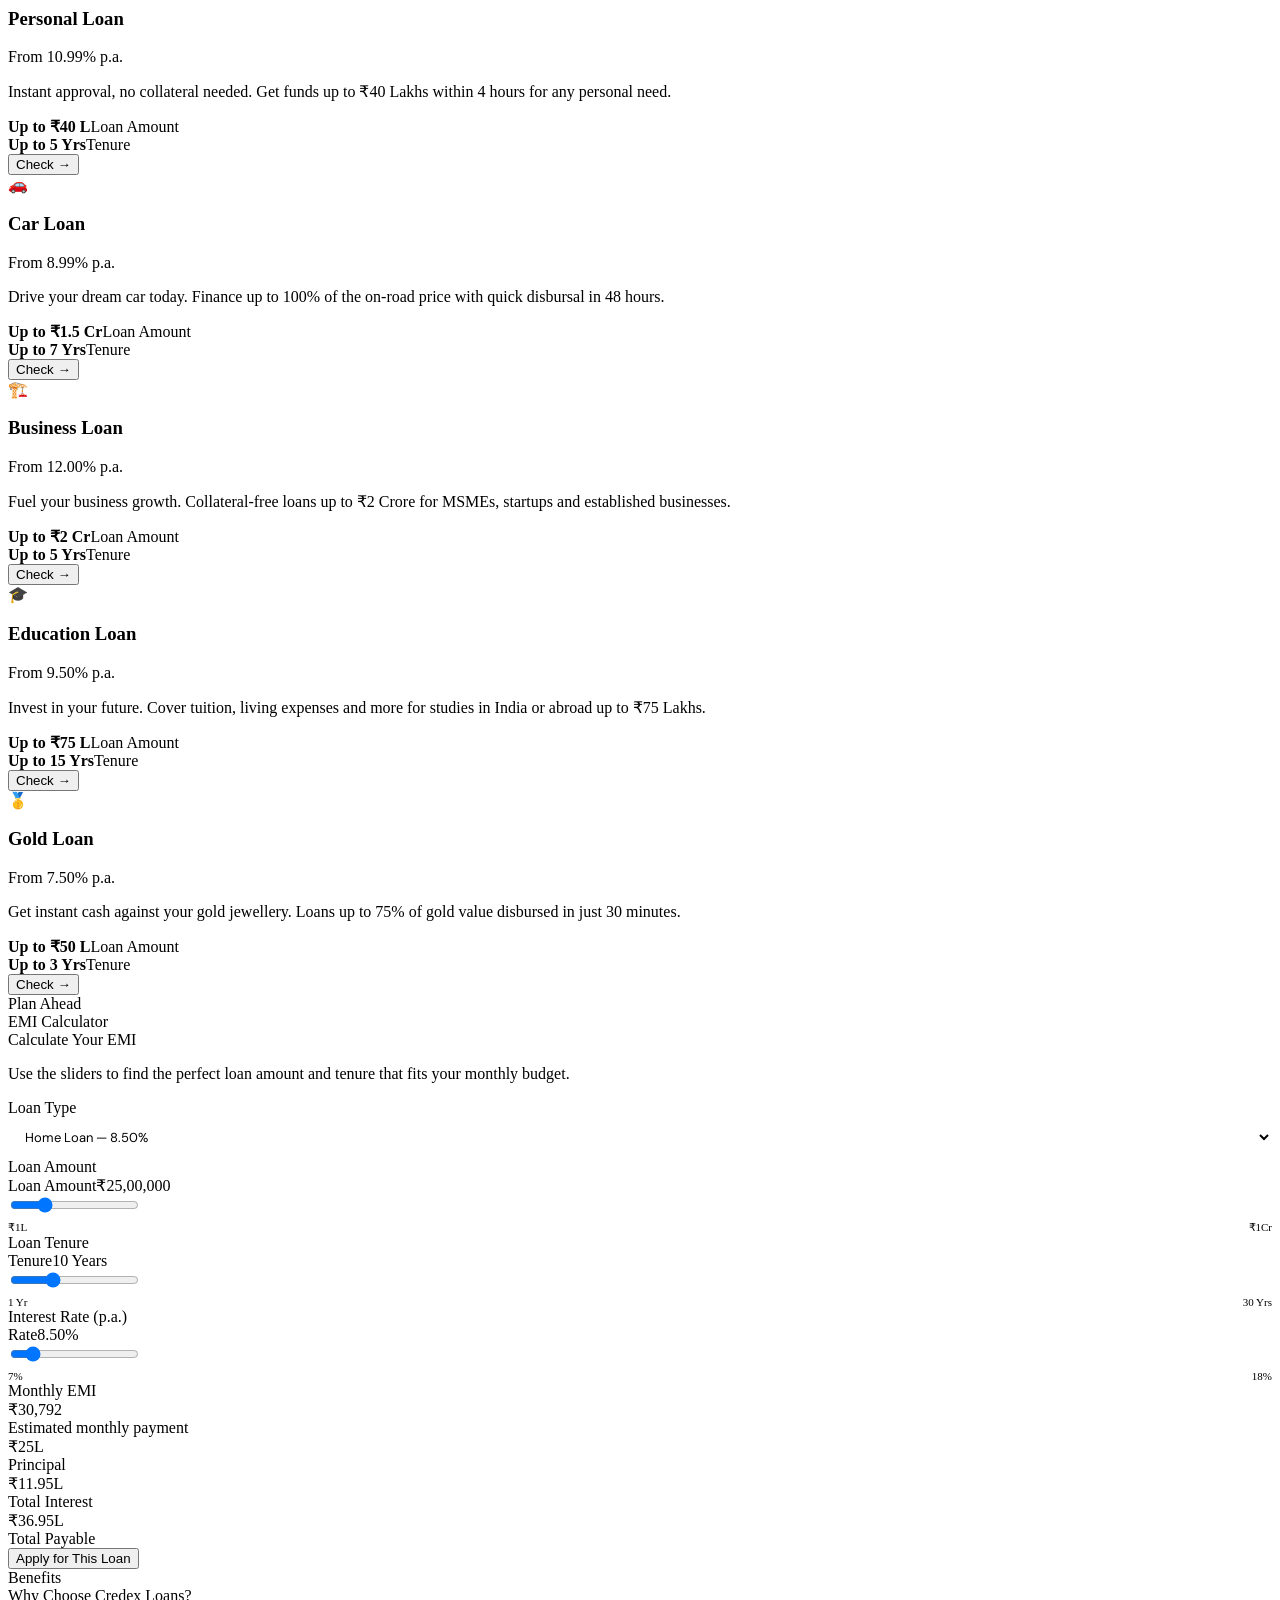
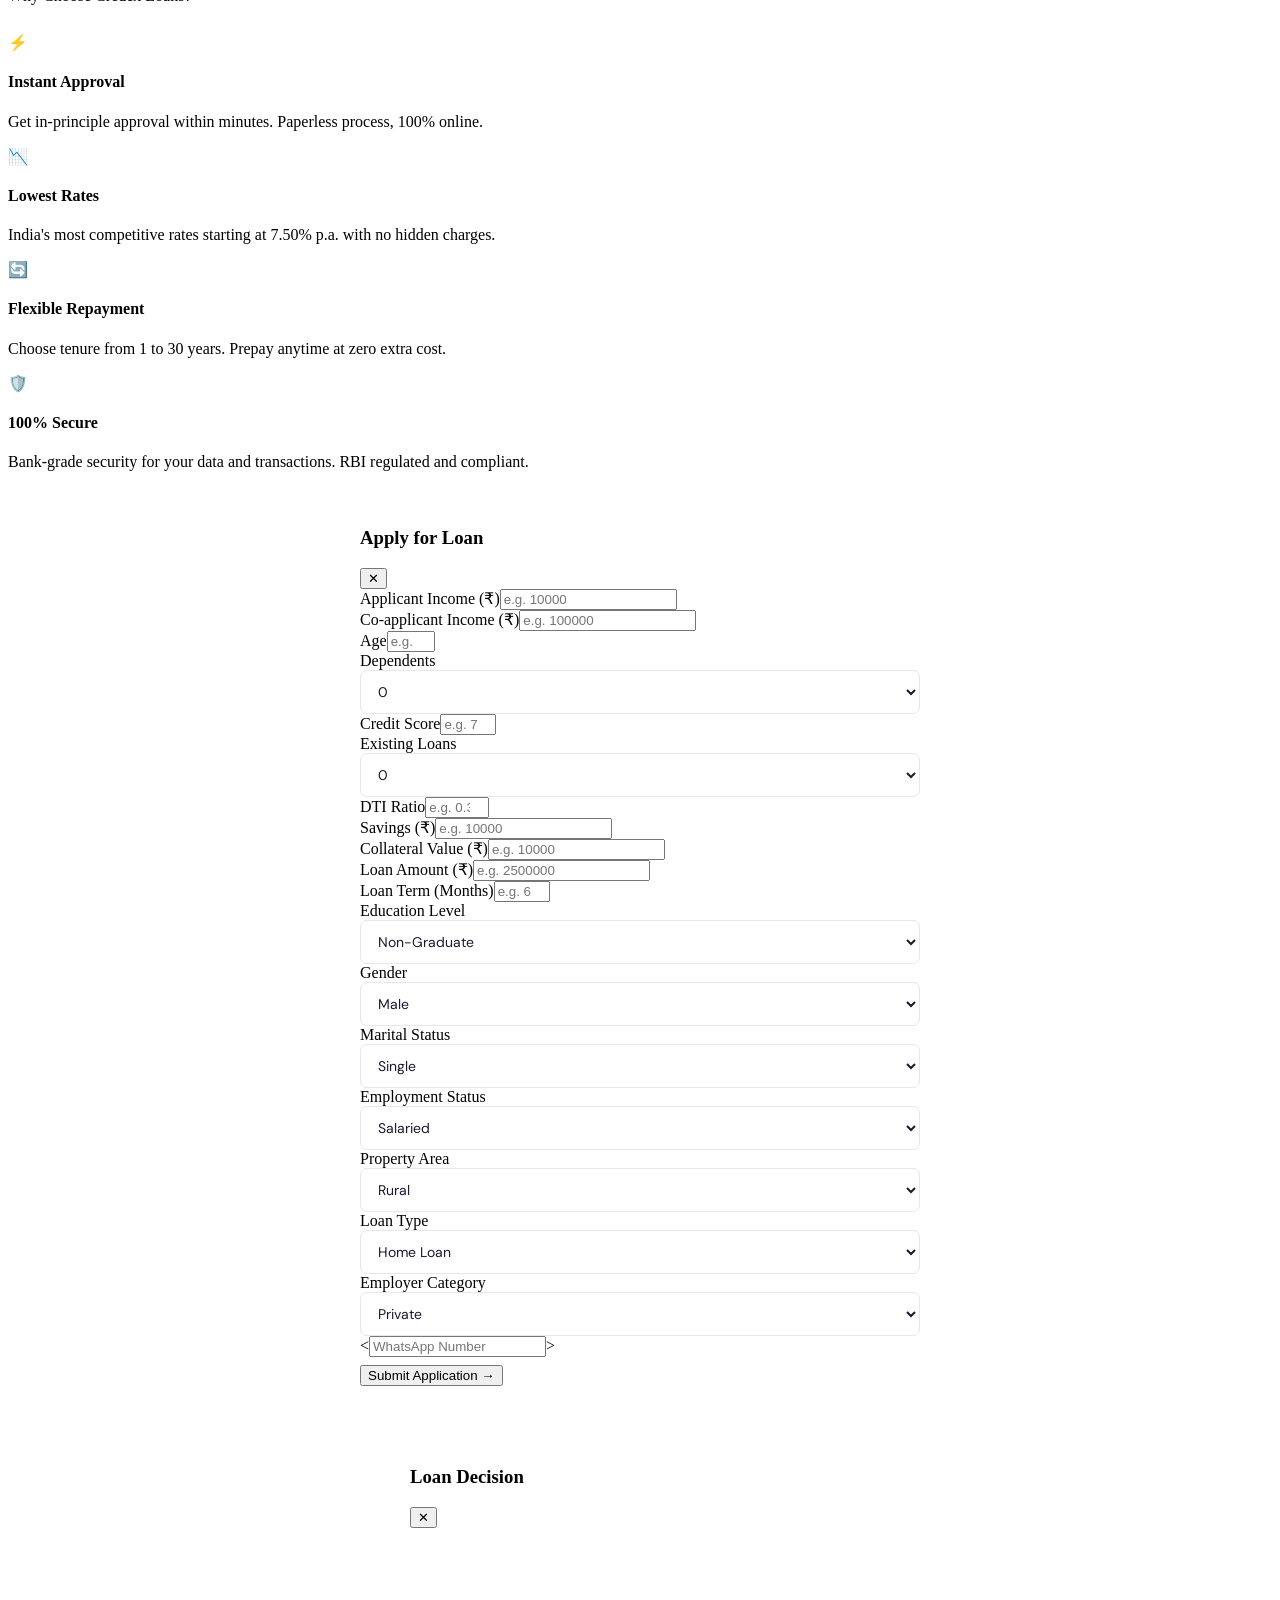
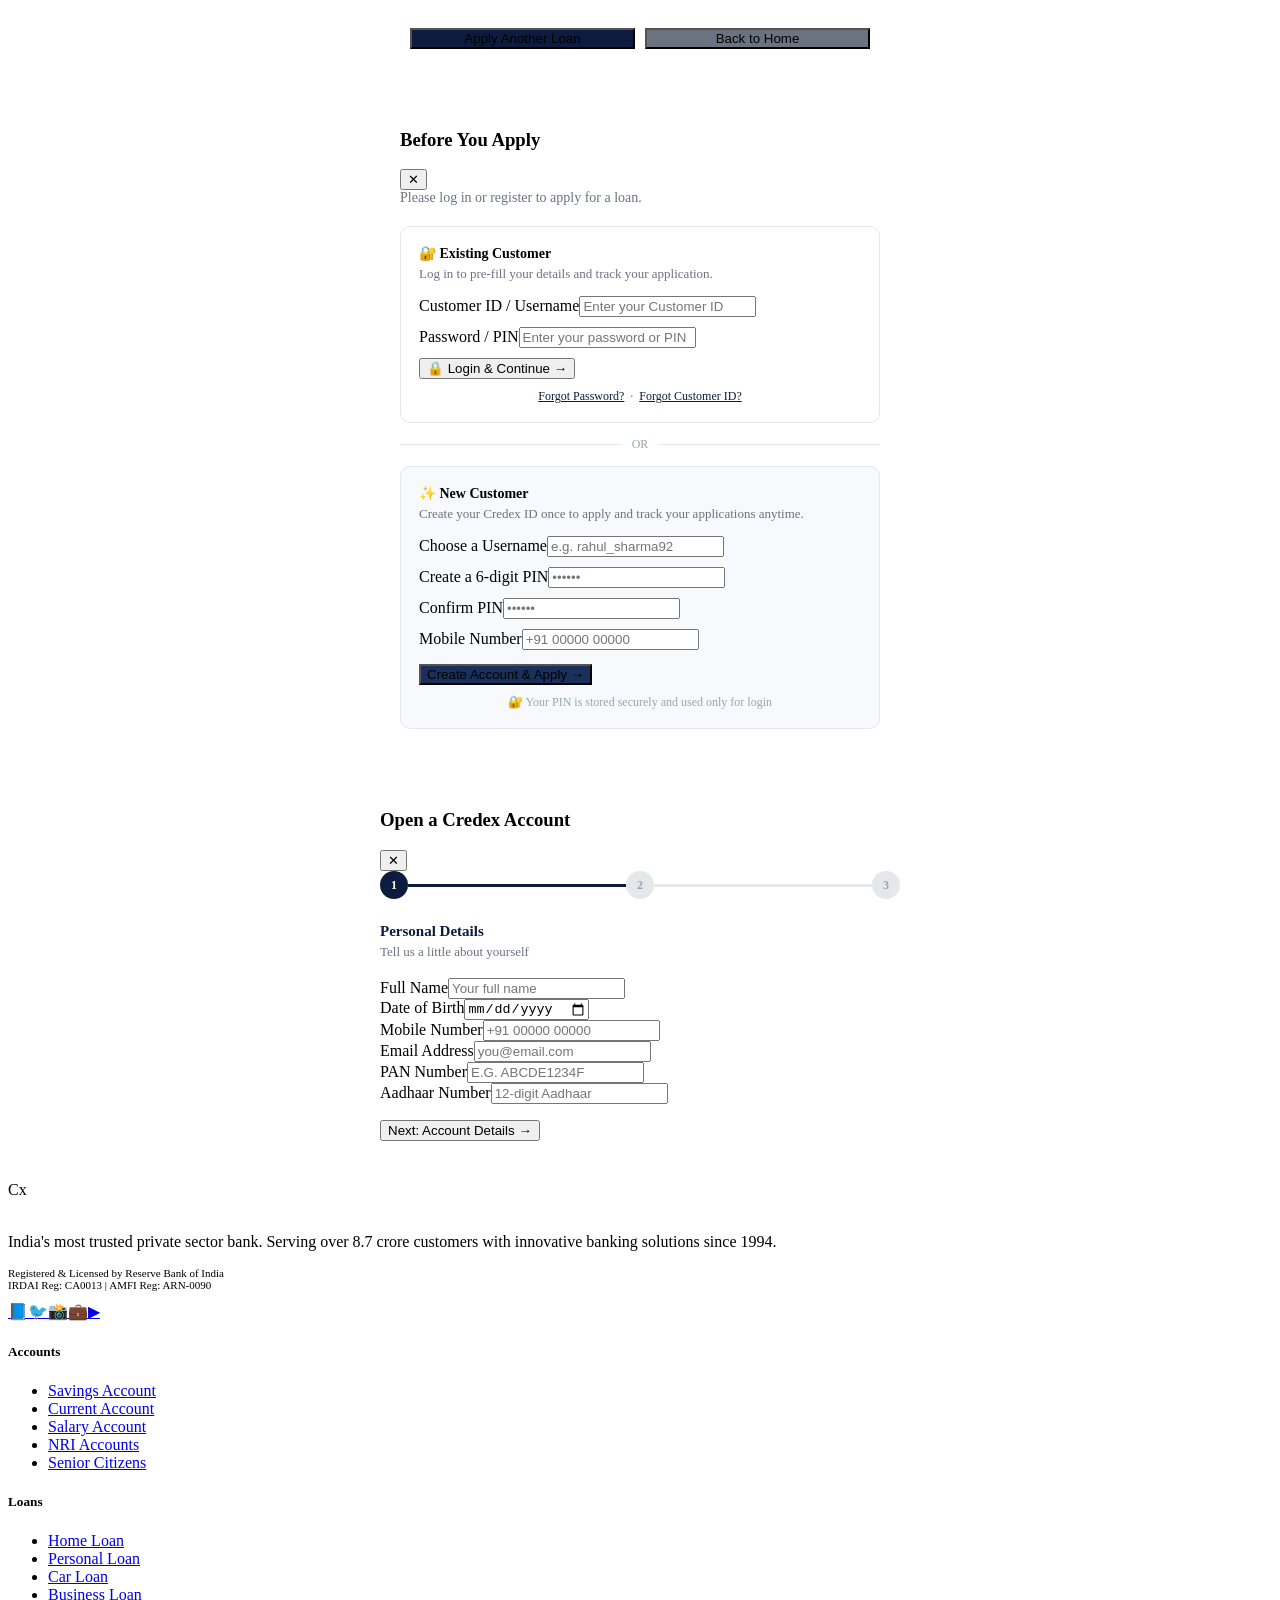
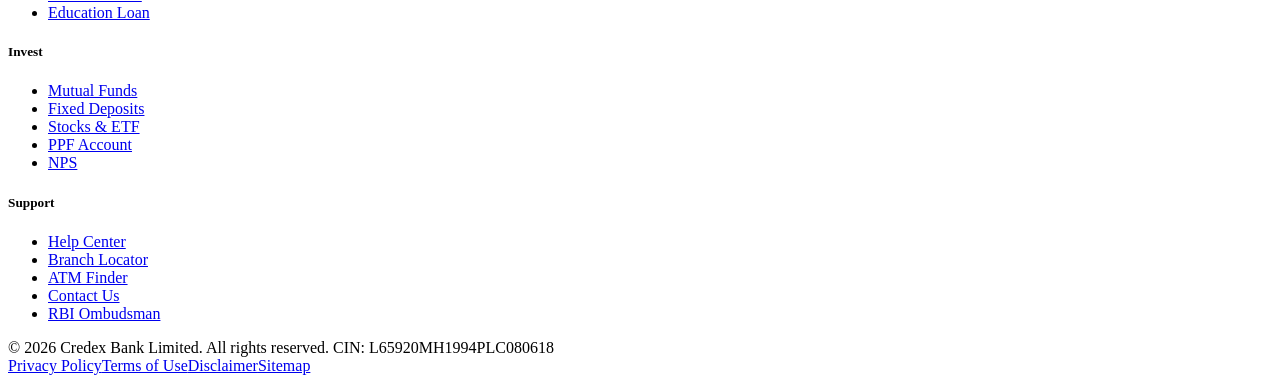
==== commit 0881fdf8: "update" ====
--- a/index.html
+++ b/index.html
@@ -8,7 +8,7 @@
   <link
     href="https://fonts.googleapis.com/css2?family=Playfair+Display:wght@600;700&family=DM+Sans:wght@300;400;500;600&display=swap"
     rel="stylesheet" />
-  <link rel="stylesheet" href="index.css">
+  <link rel="stylesheet" href="/static/index.css">
 </head>
 
 <body>
@@ -1059,7 +1059,7 @@
     </div>
   </footer>
 
-  <script src="index.css"></script>
+  <script src="/static/index.css"></script>
 </body>
 
 </html>
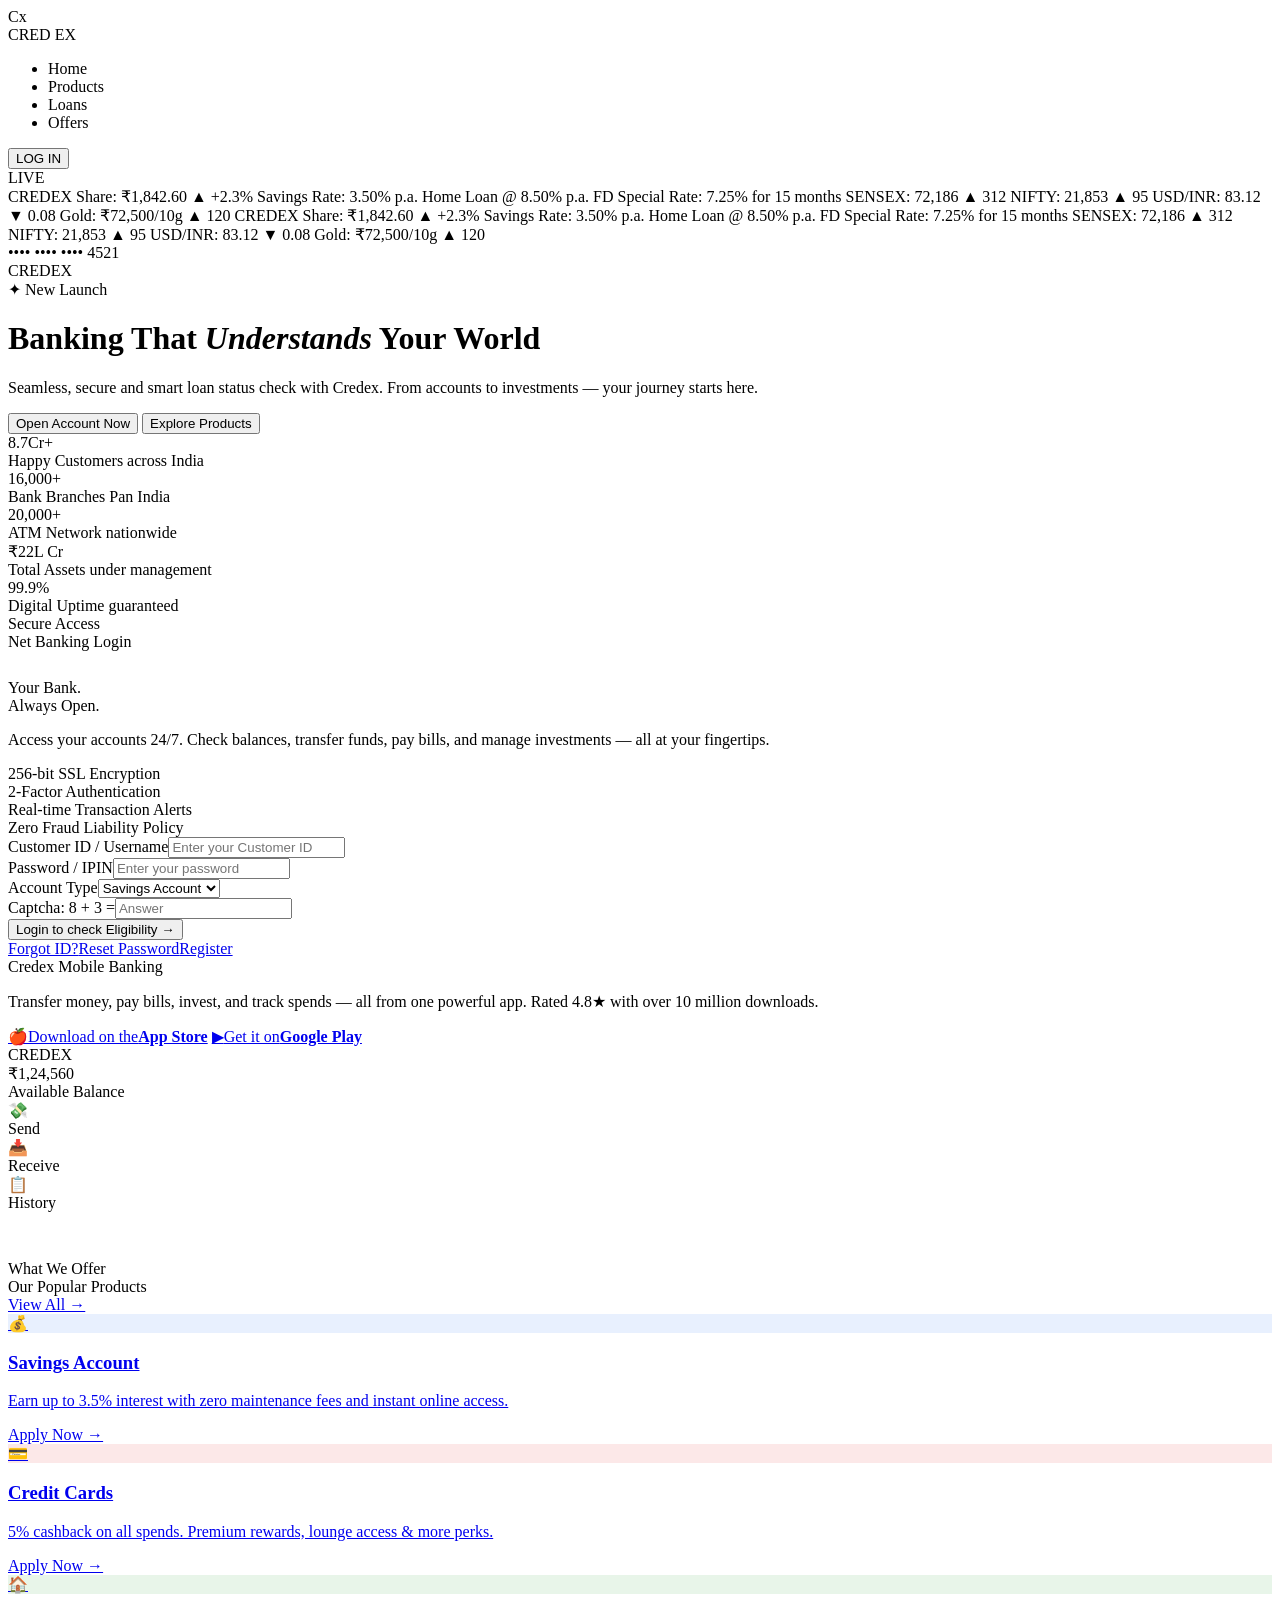
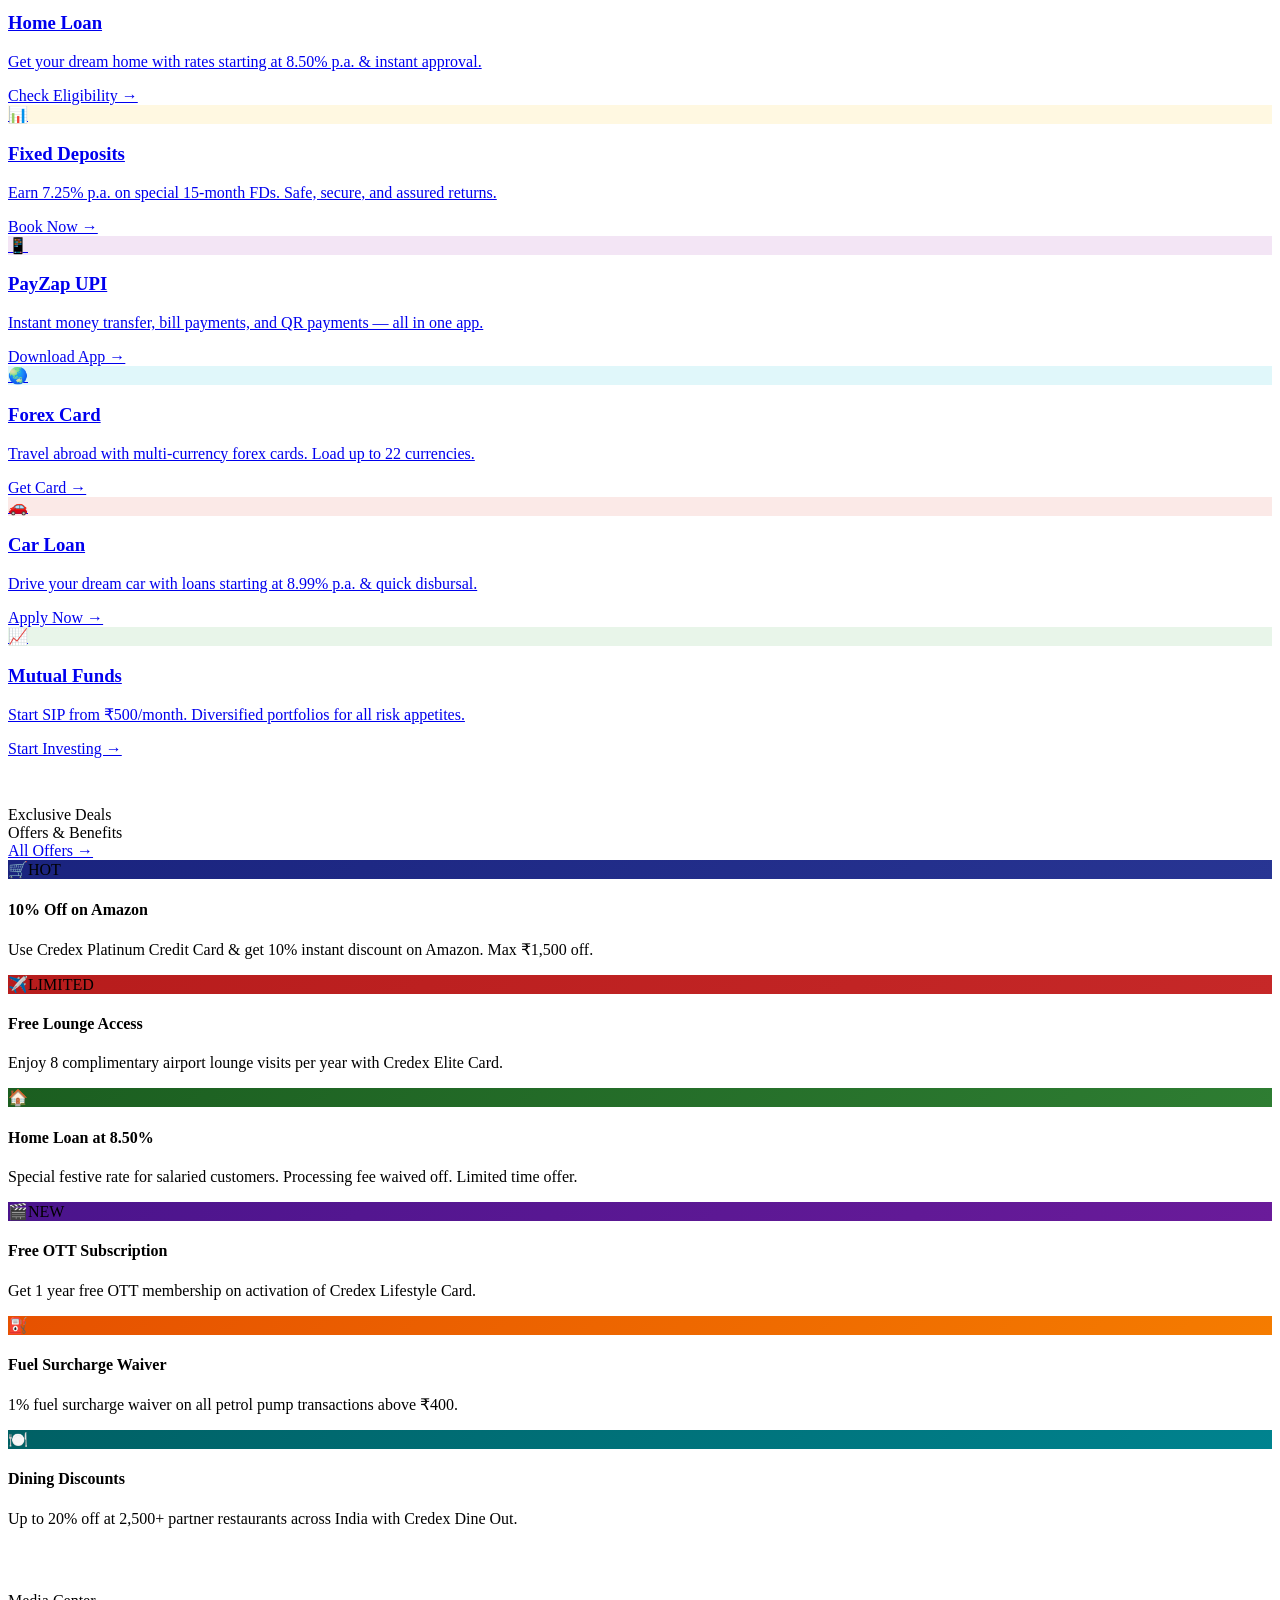
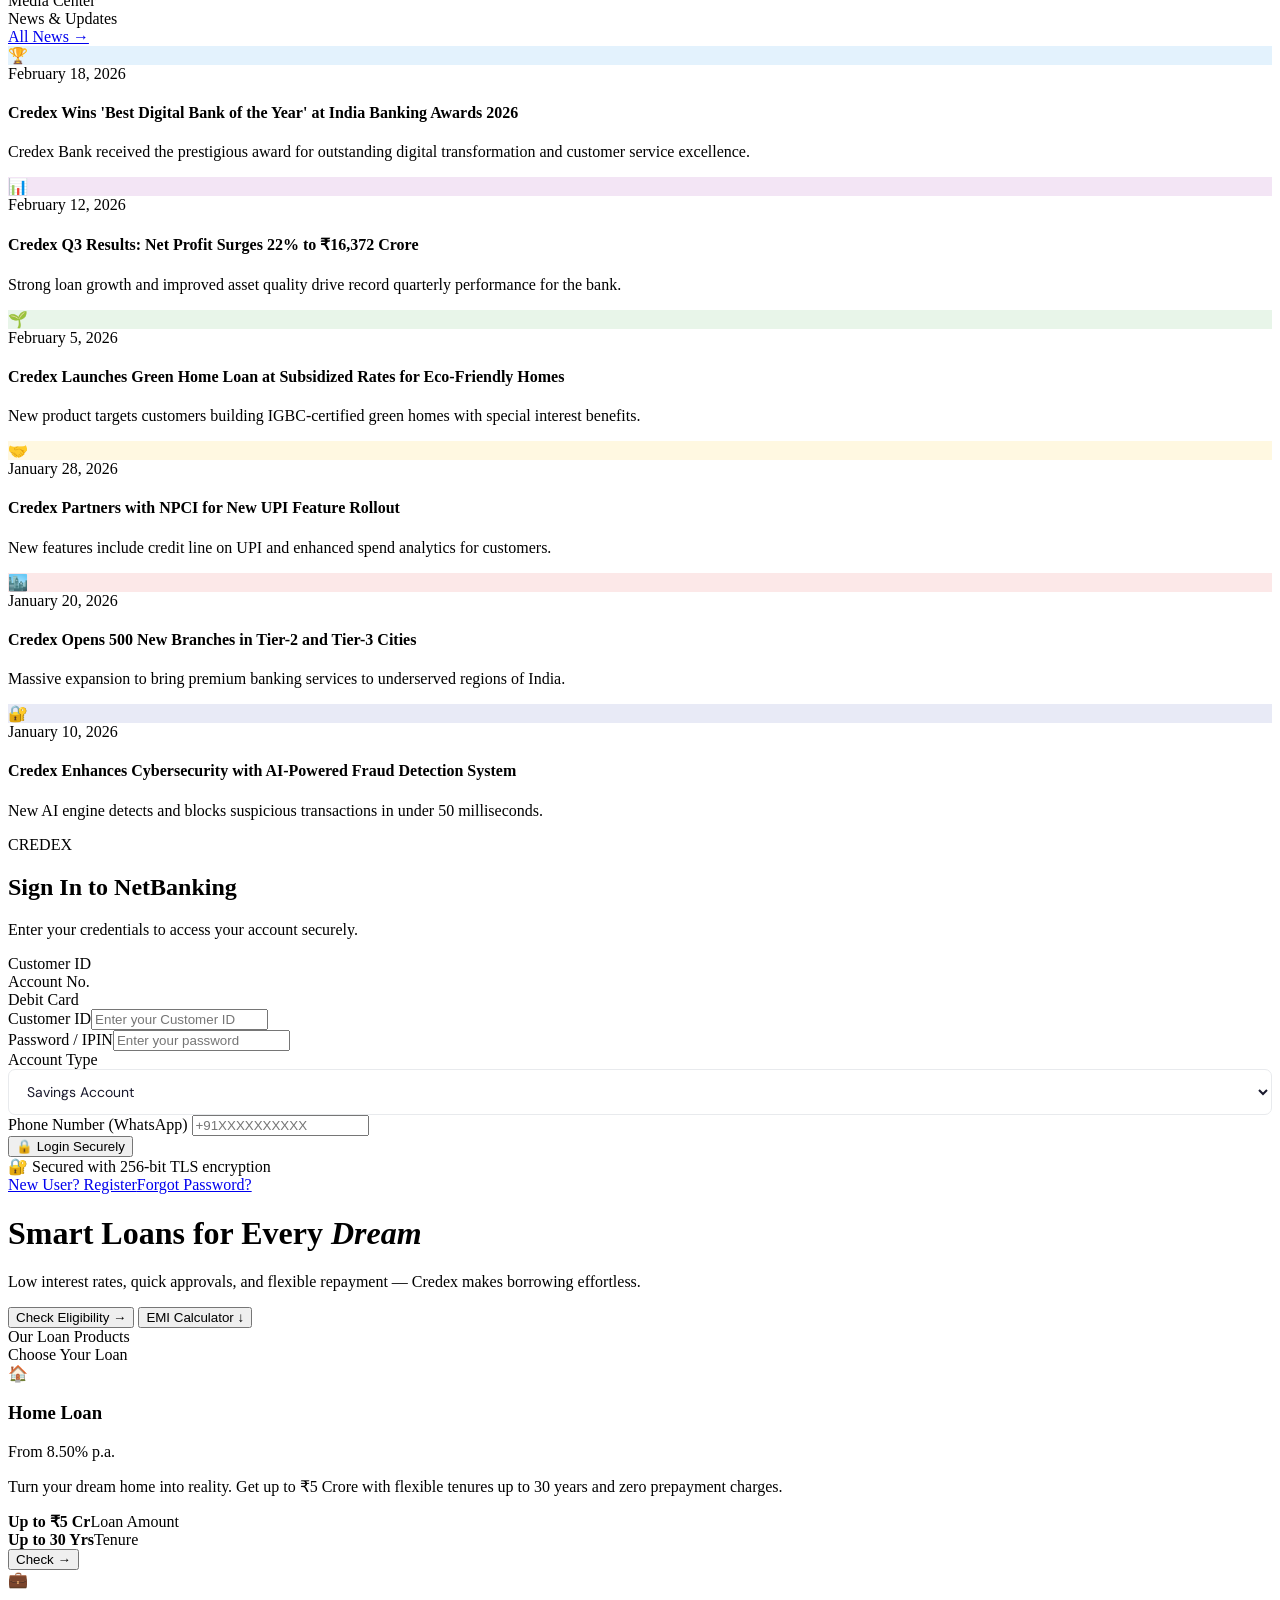
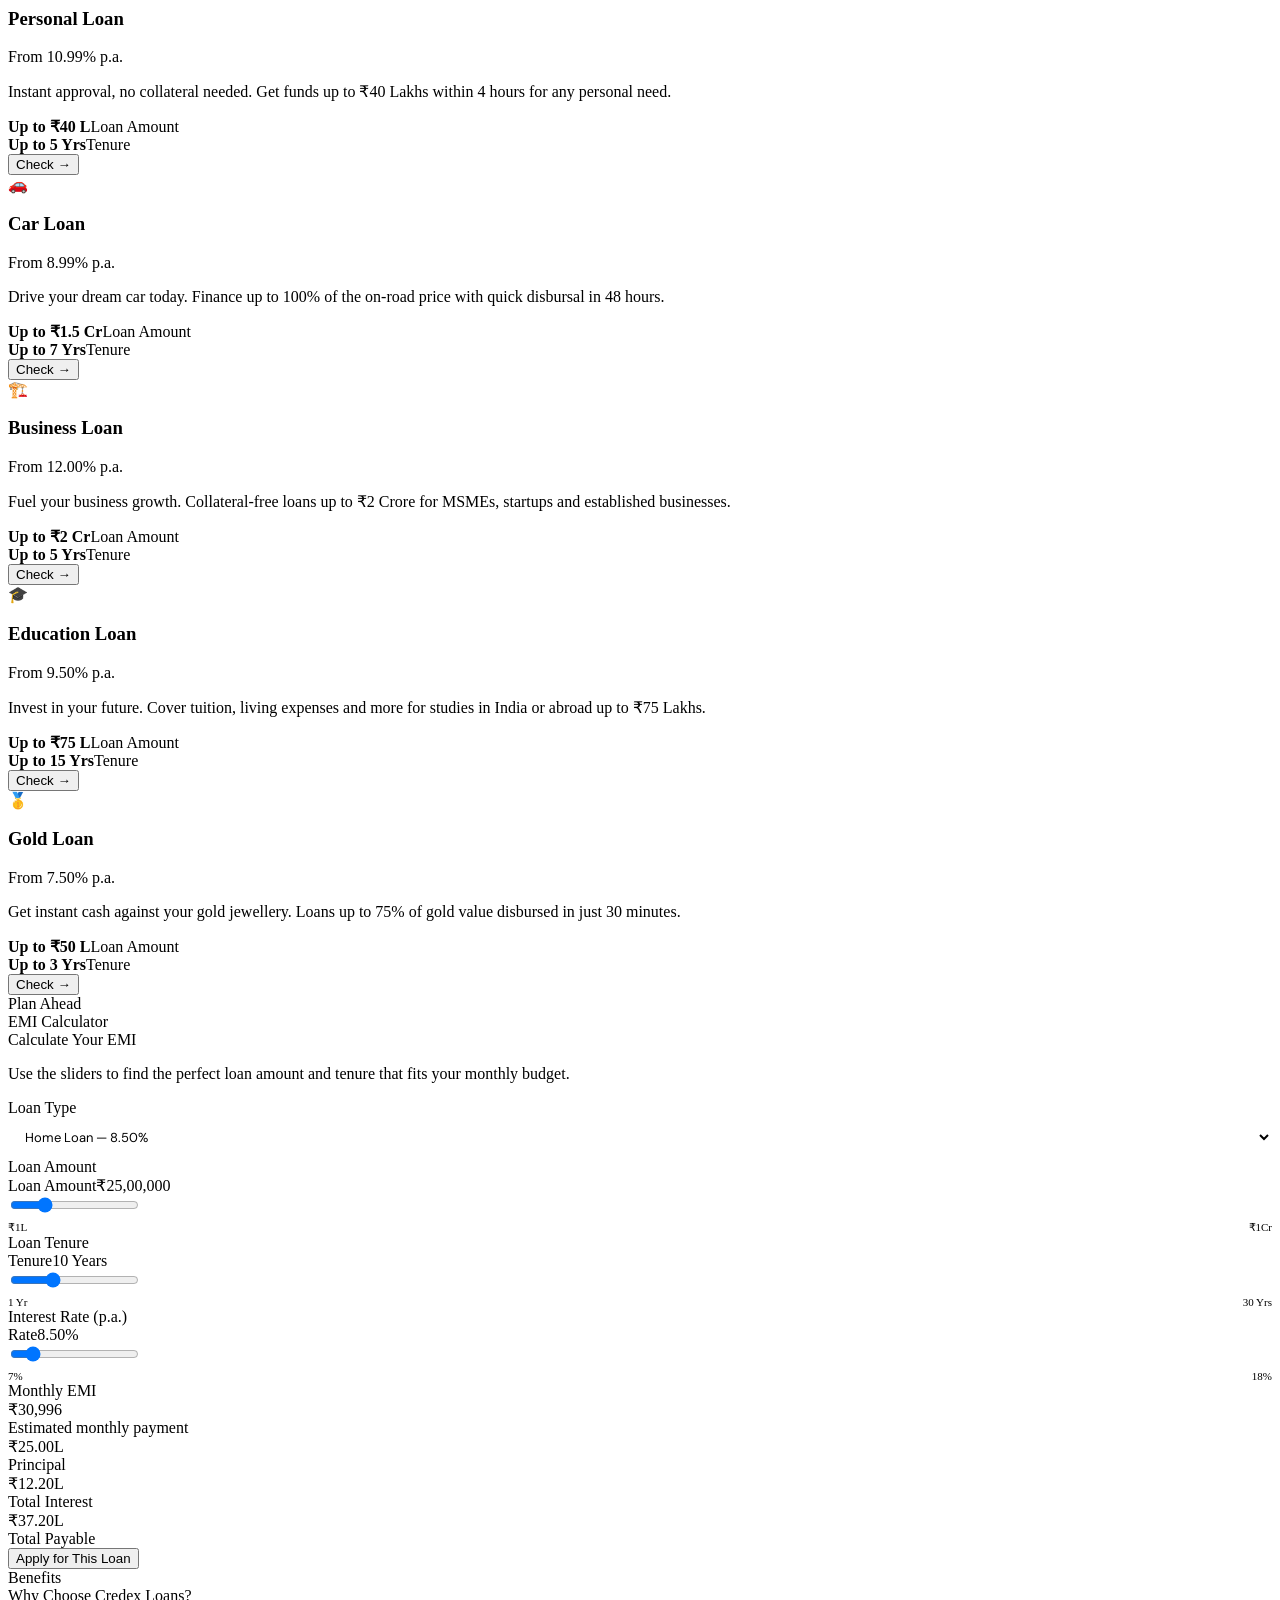
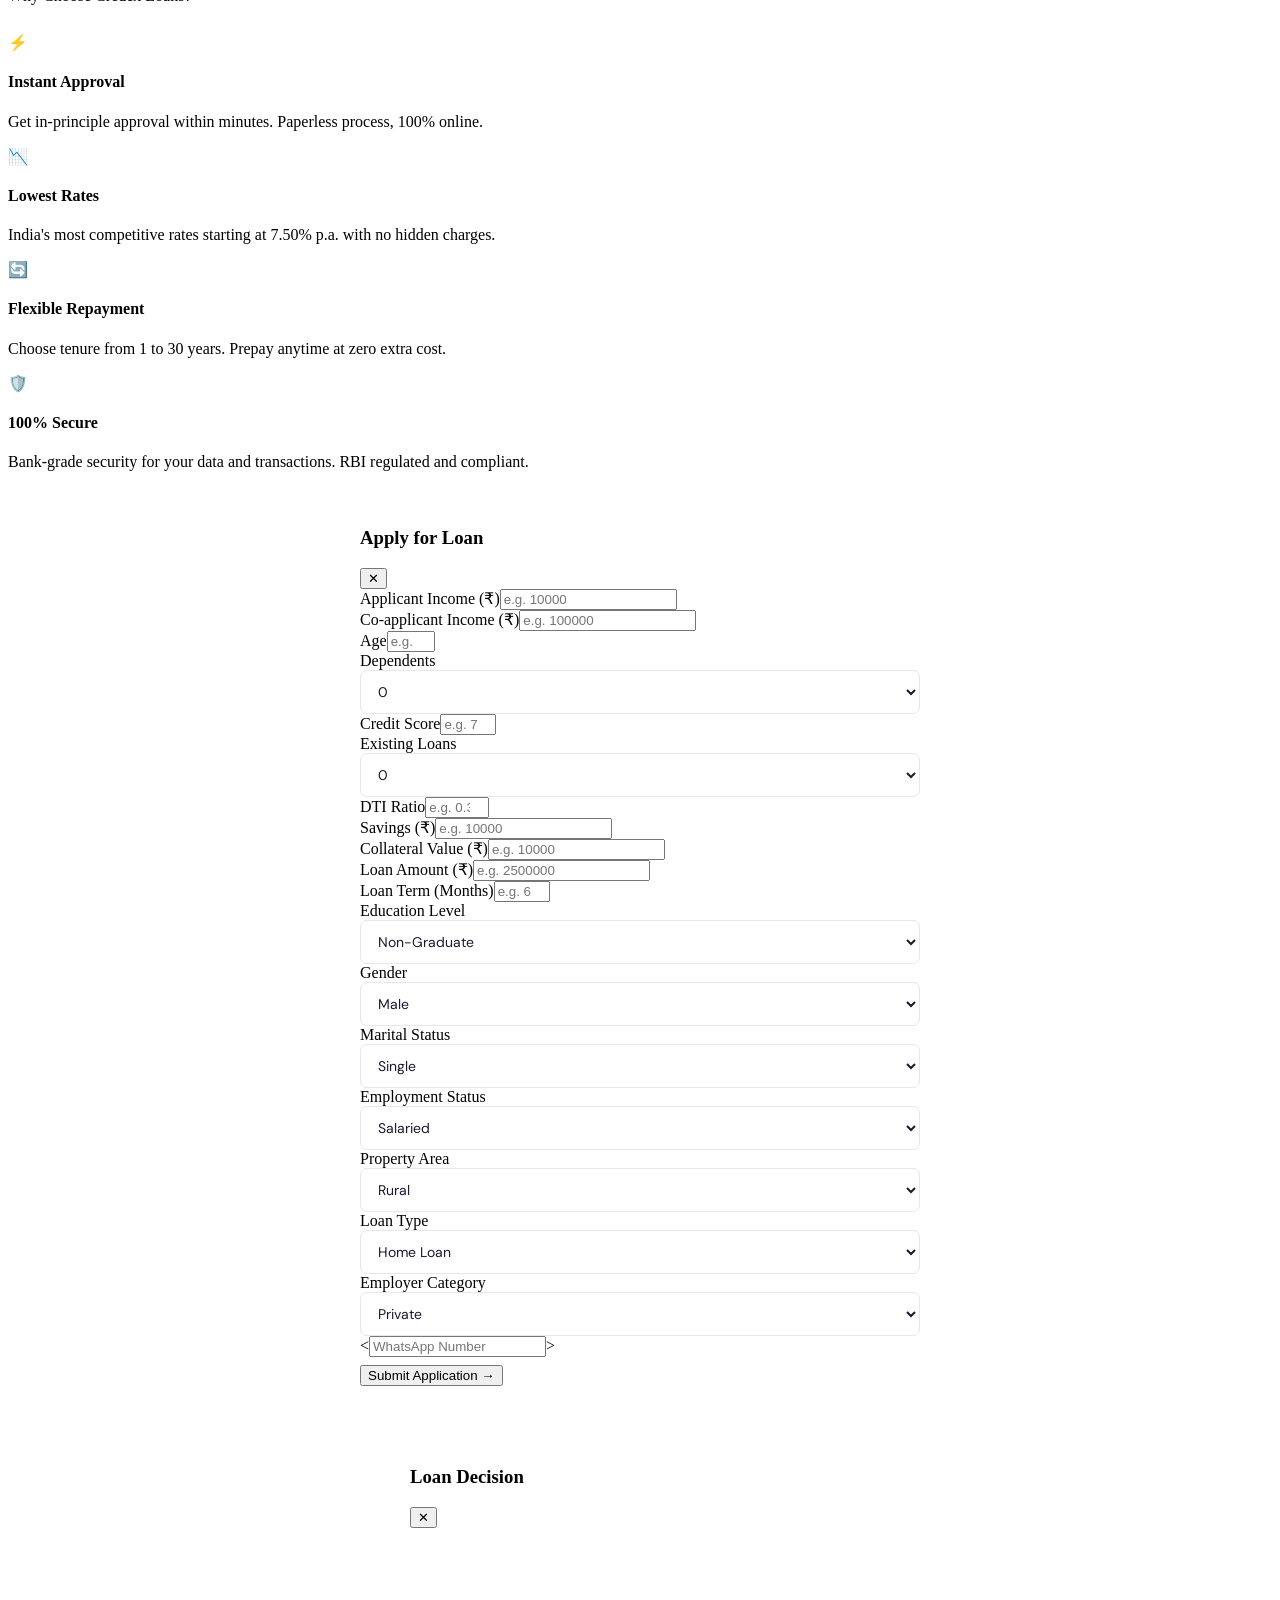
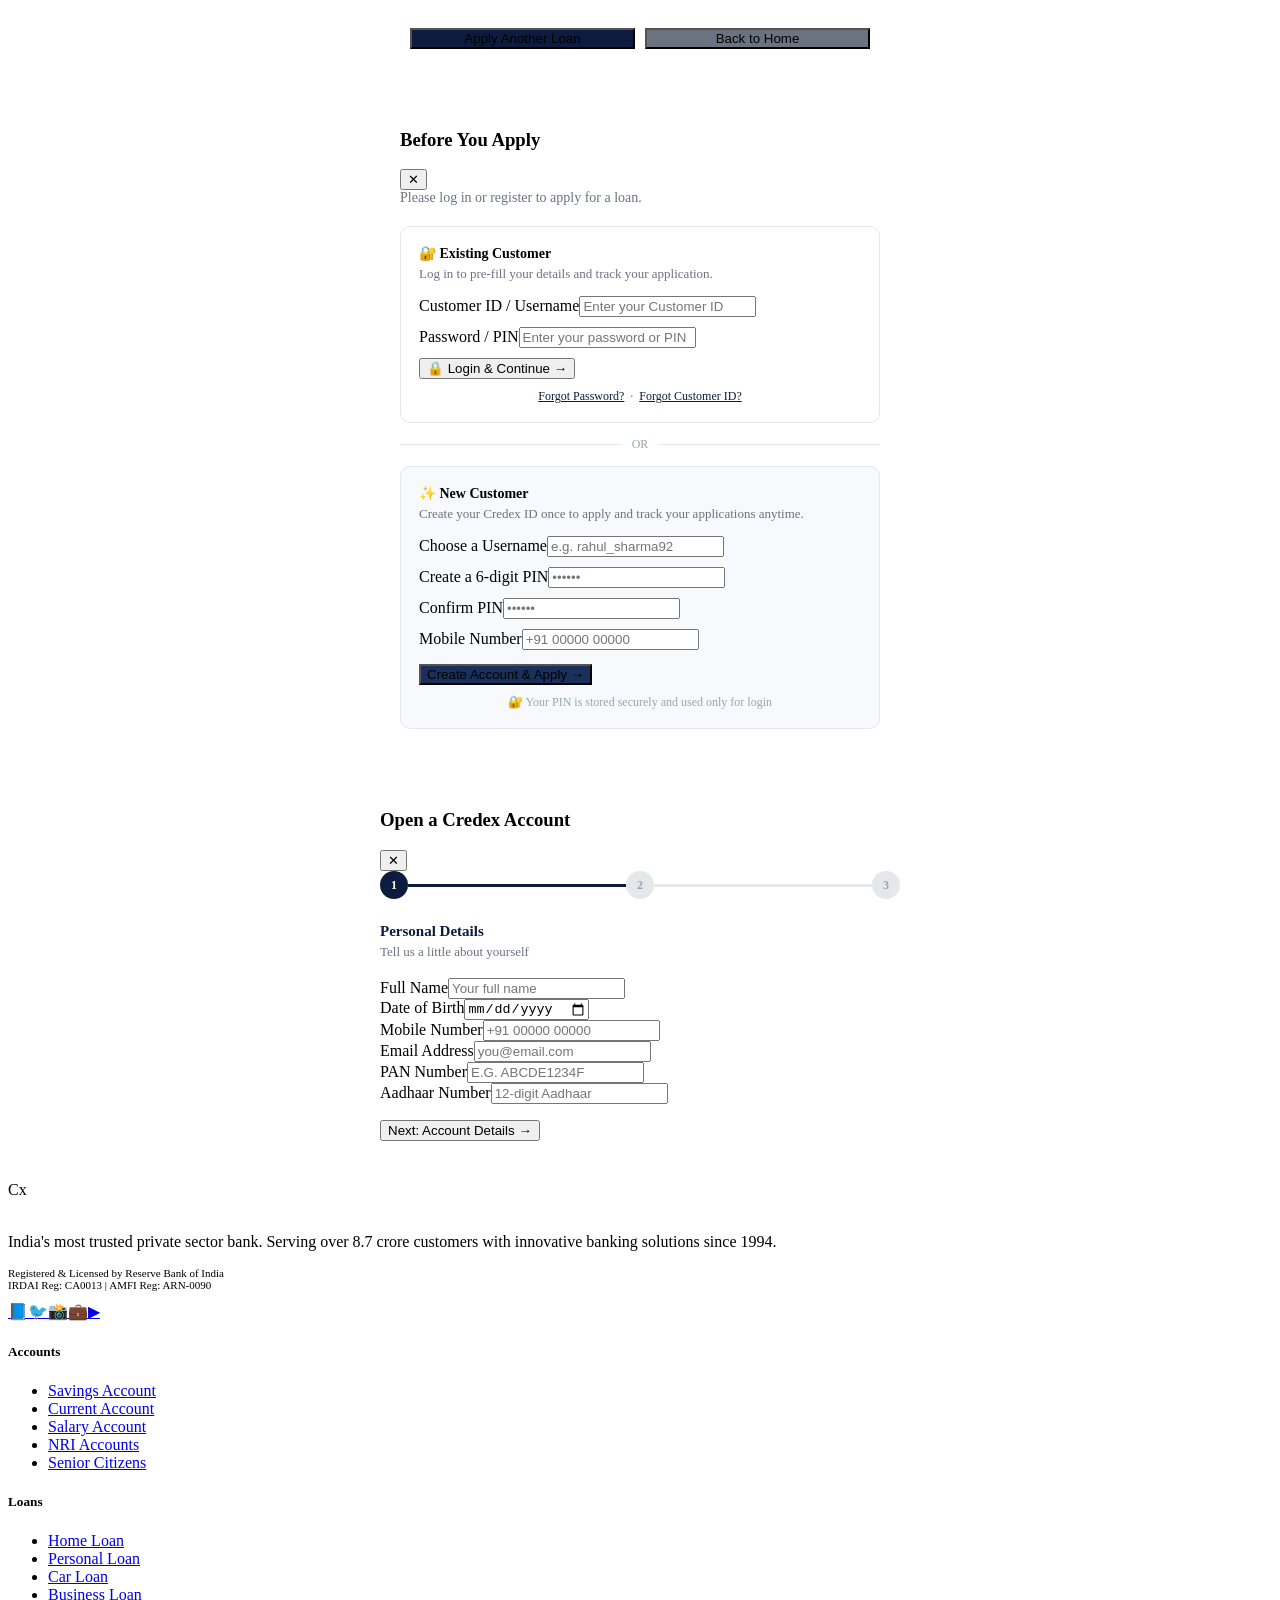
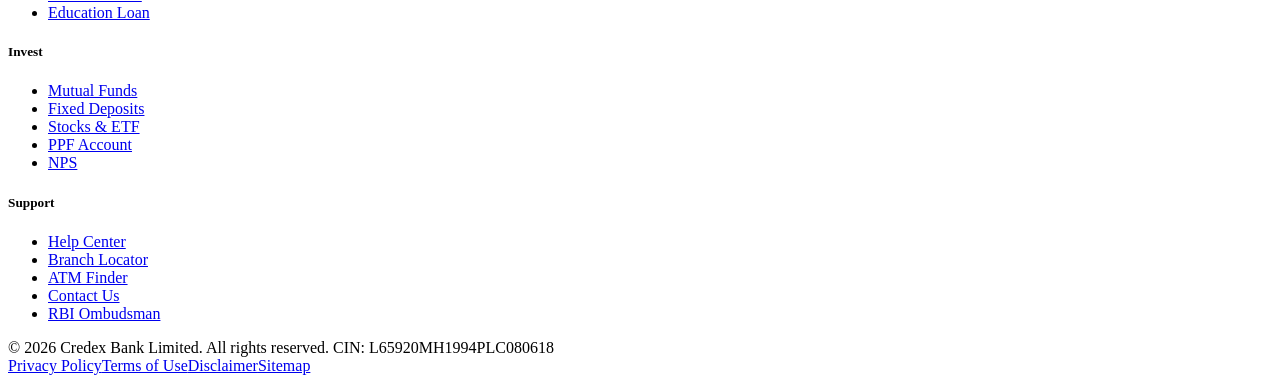
==== commit 9528f007: "update" ====
--- a/index.html
+++ b/index.html
@@ -8,7 +8,7 @@
   <link
     href="https://fonts.googleapis.com/css2?family=Playfair+Display:wght@600;700&family=DM+Sans:wght@300;400;500;600&display=swap"
     rel="stylesheet" />
-  <link rel="stylesheet" href="/static/index.css">
+  <link rel="stylesheet" href="/Credex-Loan-Eligibility-Checking-System/index.css">
 </head>
 
 <body>
@@ -1059,7 +1059,409 @@
     </div>
   </footer>
 
-  <script src="/static/index.css"></script>
+  <script>
+    // ── STATE ──
+const pages = ['home', 'products', 'loans', 'offers', 'news', 'netbanking'];
+let isLoggedIn = false;
+let loggedInUser = '';
+let pendingLoanType = null;
+const registeredUsers = {};
+
+// ── PAGE NAVIGATION ──
+function showPage(name) {
+  pages.forEach(function (p) {
+    document.getElementById('page-' + p).classList.remove('active');
+    var el = document.getElementById('nav-' + p);
+    if (el) el.classList.remove('active');
+  });
+  document.getElementById('page-' + name).classList.add('active');
+  var navEl = document.getElementById('nav-' + name);
+  if (navEl) navEl.classList.add('active');
+  document.getElementById('main-footer').style.display = name === 'netbanking' ? 'none' : 'block';
+  window.scrollTo({ top: 0, behavior: 'smooth' });
+}
+
+function setTab(el) {
+  document.querySelectorAll('.nb-tab').forEach(function (t) { t.classList.remove('active'); });
+  el.classList.add('active');
+}
+
+// ── NAVBAR ──
+function updateNavForLogin() {
+  var navBtn = document.querySelector('.nav-btn');
+  var existing = document.querySelector('.nav-user-info');
+  if (existing) existing.remove();
+  if (isLoggedIn) {
+    navBtn.style.display = 'none';
+    var userInfo = document.createElement('div');
+    userInfo.className = 'nav-user-info';
+    userInfo.innerHTML = '<span class="nav-user-badge">👤 ' + loggedInUser + '</span><button class="nav-logout" onclick="logout()">Logout</button>';
+    navBtn.parentNode.insertBefore(userInfo, navBtn.nextSibling);
+  } else {
+    navBtn.style.display = '';
+  }
+}
+
+function logout() {
+  isLoggedIn = false; loggedInUser = '';
+  updateNavForLogin();
+}
+
+// ── NET BANKING LOGIN ──
+function handleLogin() {
+  var id = document.getElementById('nb-id').value.trim();
+  var pw = document.getElementById('nb-pw').value.trim();
+  if (!id || !pw) { alert('Please enter your Customer ID and Password.'); return; }
+  if (registeredUsers.hasOwnProperty(id) && registeredUsers[id] !== pw) { alert('Incorrect PIN. Please try again.'); return; }
+  isLoggedIn = true; loggedInUser = id;
+  updateNavForLogin();
+  alert('Login Successful! Welcome, ' + id + '!');
+  showPage('home');
+}
+
+// ── LOAN MODAL OPEN/CLOSE ──
+function openModal(type) {
+  if (!isLoggedIn) { pendingLoanType = type; openLoginGate(type); return; }
+  document.getElementById('modal-title').textContent = 'Apply for ' + type;
+  var sel = document.getElementById('Loan_Purpose');
+  for (var i = 0; i < sel.options.length; i++) {
+    if (sel.options[i].text.includes(type)) { sel.selectedIndex = i; break; }
+  }
+  document.getElementById('loan-modal').classList.add('open');
+}
+
+function closeModal() {
+  document.getElementById('loan-modal').classList.remove('open');
+}
+
+document.getElementById('loan-modal').addEventListener('click', function (e) {
+  if (e.target === this) closeModal();
+});
+
+// ════════════════════════════════
+//  SUBMIT LOAN → BACKEND API
+//  POST http://localhost:8000/predict
+//  Response: { "prediction": 1 | 0 }
+// ════════════════════════════════
+async function submitLoanApp() {
+  var income = document.getElementById('Applicant_Income').value;
+  var loan = document.getElementById('Loan_Amount').value;
+  var credit = document.getElementById('Credit_Score').value;
+  var errEl = document.getElementById('loan-form-error');
+
+  if (!income || !loan || !credit) {
+    errEl.style.display = 'block';
+    errEl.textContent = 'Please fill in required fields.';
+    return;
+  }
+  errEl.style.display = 'none';
+
+  // ✅ GET PHONE CORRECTLY
+const phone = document.getElementById("phone").value;
+
+
+  // ✅ PAYLOAD
+  var payload = {
+    Applicant_Income: parseFloat(document.getElementById('Applicant_Income').value) || 0,
+    Coapplicant_Income: parseFloat(document.getElementById('Coapplicant_Income').value) || 0,
+    Age: parseInt(document.getElementById('Age').value) || 0,
+    Dependents: parseInt(document.getElementById('Dependents').value) || 0,
+    Credit_Score: parseFloat(document.getElementById('Credit_Score').value) || 0,
+    Existing_Loans: parseInt(document.getElementById('Existing_Loans').value) || 0,
+    DTI_Ratio: parseFloat(document.getElementById('DTI_Ratio').value) || 0,
+    Savings: parseFloat(document.getElementById('Savings').value) || 0,
+    Collateral_Value: parseFloat(document.getElementById('Collateral_Value').value) || 0,
+    Loan_Amount: parseFloat(document.getElementById('Loan_Amount').value) || 0,
+    Loan_Term: parseInt(document.getElementById('Loan_Term').value) || 0,
+    Education_Level: parseInt(document.getElementById('Education_Level').value) || 0,
+    Gender: document.getElementById('Gender').value,
+    Marital_Status: document.getElementById('Marital_Status').value,
+    Employment_Status: document.getElementById('Employment_Status').value,
+    Property_Area: document.getElementById('Property_Area').value,
+    Loan_Purpose: document.getElementById('Loan_Purpose').value,
+    Employer_Category: document.getElementById('Employer_Category').value,
+    phone: phone   // ✅ FIXED
+  };
+
+  var submitBtn = document.querySelector('#loan-modal .modal-submit');
+  var originalText = submitBtn.textContent;
+  submitBtn.disabled = true;
+  submitBtn.textContent = '⏳ Processing...';
+
+  try {
+    var response = await fetch('https://credex-loan-eligibility-checking-system.onrender.com/predict', {
+      method: 'POST',
+      headers: { 'Content-Type': 'application/json' },
+      body: JSON.stringify(payload)
+    });
+
+    if (!response.ok) throw new Error("Server error");
+
+    var data = await response.json();
+    console.log("Backend Response:", data); // ✅ DEBUG
+
+    closeModal();
+
+    // ✅ SAFE CHECK
+    if (data && typeof data.prediction !== "undefined") {
+      showLoanResult(data.prediction, phone); // pass phone
+    } else {
+      alert("Invalid response from server");
+    }
+
+  } catch (err) {
+    errEl.style.display = 'block';
+    errEl.textContent = '⚠️ Server not running on localhost:8000';
+  } finally {
+    submitBtn.disabled = false;
+    submitBtn.textContent = originalText;
+  }
+}
+
+// ════════════════════════════════
+//  SHOW RESULT  (banner only)
+//  prediction: 1 = Approved
+//              0 = Rejected
+// ════════════════════════════════
+function showLoanResult(prediction, phone) {
+  var banner = document.getElementById('result-banner');
+  var icon = document.getElementById('result-icon');
+  var status = document.getElementById('result-status');
+  var msg = document.getElementById('result-msg');
+
+  let message = "";
+
+  if (prediction === 1) {
+    banner.style.background = '#f0fdf4';
+    banner.style.border = '2px solid #86efac';
+    icon.textContent = '🎉';
+    status.style.color = '#15803d';
+    status.textContent = 'Loan Approved!';
+    msg.style.color = '#166534';
+    msg.textContent = 'Your loan is approved!';
+
+    message = "🎉 Your loan is APPROVED! Credex will contact you soon.";
+  } else {
+    banner.style.background = '#fef2f2';
+    banner.style.border = '2px solid #fca5a5';
+    icon.textContent = '❌';
+    status.style.color = '#991b1b';
+    status.textContent = 'Not Approved';
+    msg.style.color = '#7f1d1d';
+    msg.textContent = 'Your loan is not approved.';
+
+    message = "❌ Your loan is NOT approved. Try again later.";
+  }
+
+  document.getElementById('loan-result-modal').classList.add('open');
+
+  // ✅ WHATSAPP OPEN
+  fetch('https://credex-loan-eligibility-checking-system.onrender.com/send-whatsapp', {
+    method: 'POST',
+    headers: { 'Content-Type': 'application/json' },
+    body: JSON.stringify({
+      phone: phone,
+      message: message
+    })
+  })
+    .then(res => res.json())
+    .then(data => console.log("WhatsApp sent:", data))
+    .catch(err => console.error("WhatsApp error:", err));
+}
+
+function closeLoanResult() {
+  document.getElementById('loan-result-modal').classList.remove('open');
+}
+
+document.getElementById('loan-result-modal').addEventListener('click', function (e) {
+  if (e.target === this) closeLoanResult();
+});
+
+// ── LOGIN GATE ──
+function openLoginGate(loanType) {
+  document.getElementById('gate-loan-hint').textContent = 'Please log in or register to apply for ' + loanType + '.';
+  document.getElementById('gate-id').value = '';
+  document.getElementById('gate-pw').value = '';
+  document.getElementById('gate-error').style.display = 'none';
+  document.getElementById('new-username').value = '';
+  document.getElementById('new-pin').value = '';
+  document.getElementById('new-pin-confirm').value = '';
+  document.getElementById('new-mobile').value = '';
+  document.getElementById('new-customer-error').style.display = 'none';
+  var hasRegistered = Object.keys(registeredUsers).length > 0;
+  document.getElementById('new-customer-panel').style.display = hasRegistered ? 'none' : 'block';
+  document.getElementById('already-registered-note').style.display = hasRegistered ? 'block' : 'none';
+  document.getElementById('login-gate-modal').classList.add('open');
+}
+
+function closeLoginGate() {
+  document.getElementById('login-gate-modal').classList.remove('open');
+  pendingLoanType = null;
+}
+
+document.getElementById('login-gate-modal').addEventListener('click', function (e) {
+  if (e.target === this) closeLoginGate();
+});
+
+function handleGateLogin() {
+  var id = document.getElementById('gate-id').value.trim();
+  var pw = document.getElementById('gate-pw').value.trim();
+  var errEl = document.getElementById('gate-error');
+  if (!id || !pw) { errEl.style.display = 'block'; errEl.textContent = 'Please enter your Customer ID and Password / PIN.'; return; }
+  if (registeredUsers.hasOwnProperty(id) && registeredUsers[id] !== pw) { errEl.style.display = 'block'; errEl.textContent = 'Incorrect PIN. Please try again.'; return; }
+  errEl.style.display = 'none';
+  isLoggedIn = true; loggedInUser = id;
+  updateNavForLogin();
+  document.getElementById('login-gate-modal').classList.remove('open');
+  if (pendingLoanType) { var type = pendingLoanType; pendingLoanType = null; openModal(type); }
+}
+
+function registerNewCustomer() {
+  var username = document.getElementById('new-username').value.trim();
+  var pin = document.getElementById('new-pin').value.trim();
+  var pinConf = document.getElementById('new-pin-confirm').value.trim();
+  var mobile = document.getElementById('new-mobile').value.trim();
+  var errEl = document.getElementById('new-customer-error');
+  if (!username) { errEl.style.display = 'block'; errEl.textContent = 'Please choose a username.'; return; }
+  if (username.length < 4) { errEl.style.display = 'block'; errEl.textContent = 'Username must be at least 4 characters.'; return; }
+  if (registeredUsers.hasOwnProperty(username)) { errEl.style.display = 'block'; errEl.textContent = 'Username already taken.'; return; }
+  if (!/^\d{6}$/.test(pin)) { errEl.style.display = 'block'; errEl.textContent = 'PIN must be exactly 6 digits.'; return; }
+  if (pin !== pinConf) { errEl.style.display = 'block'; errEl.textContent = 'PINs do not match.'; return; }
+  if (!mobile || mobile.replace(/\D/g, '').length < 10) { errEl.style.display = 'block'; errEl.textContent = 'Please enter a valid 10-digit mobile number.'; return; }
+  registeredUsers[username] = pin;
+  errEl.style.display = 'none';
+  isLoggedIn = true; loggedInUser = username;
+  updateNavForLogin();
+  document.getElementById('login-gate-modal').classList.remove('open');
+  var type = pendingLoanType || 'Loan'; pendingLoanType = null;
+  document.getElementById('modal-title').textContent = 'Apply for ' + type;
+  document.getElementById('loan-modal').classList.add('open');
+}
+
+// ── OPEN ACCOUNT MODAL ──
+function openAccountModal() {
+  accShowStep(1);
+  ['acc-name', 'acc-dob', 'acc-mobile', 'acc-email', 'acc-pan', 'acc-aadhaar', 'acc-income', 'acc-city', 'acc-address', 'acc-username', 'acc-pin', 'acc-pin-confirm'].forEach(function (id) {
+    var el = document.getElementById(id); if (el) el.value = '';
+  });
+  ['acc-error-1', 'acc-error-2', 'acc-error-3'].forEach(function (id) { document.getElementById(id).style.display = 'none'; });
+  document.getElementById('account-modal').classList.add('open');
+}
+
+function closeAccountModal() { document.getElementById('account-modal').classList.remove('open'); }
+
+document.getElementById('account-modal').addEventListener('click', function (e) { if (e.target === this) closeAccountModal(); });
+
+function accShowStep(step) {
+  [1, 2, 3].forEach(function (s) {
+    document.getElementById('acc-step-' + s).style.display = s === step ? 'block' : 'none';
+    var dot = document.getElementById('step-dot-' + s);
+    if (s < step) { dot.style.background = '#16a34a'; dot.style.color = 'white'; dot.textContent = '✓'; }
+    else if (s === step) { dot.style.background = '#0d1b3e'; dot.style.color = 'white'; dot.textContent = s; }
+    else { dot.style.background = '#e5e7eb'; dot.style.color = '#9ca3af'; dot.textContent = s; }
+  });
+  document.getElementById('step-line-1').style.background = step > 1 ? '#16a34a' : '#e5e7eb';
+  document.getElementById('step-line-2').style.background = step > 2 ? '#16a34a' : '#e5e7eb';
+}
+
+function accStep1Next() {
+  var name = document.getElementById('acc-name').value.trim(), dob = document.getElementById('acc-dob').value,
+    mobile = document.getElementById('acc-mobile').value.trim(), email = document.getElementById('acc-email').value.trim(),
+    pan = document.getElementById('acc-pan').value.trim(), aadhaar = document.getElementById('acc-aadhaar').value.trim(),
+    errEl = document.getElementById('acc-error-1');
+  if (!name) { errEl.style.display = 'block'; errEl.textContent = 'Please enter your full name.'; return; }
+  if (!dob) { errEl.style.display = 'block'; errEl.textContent = 'Please enter your date of birth.'; return; }
+  if (!mobile || mobile.replace(/\D/g, '').length < 10) { errEl.style.display = 'block'; errEl.textContent = 'Please enter a valid mobile number.'; return; }
+  if (!email || !email.includes('@')) { errEl.style.display = 'block'; errEl.textContent = 'Please enter a valid email.'; return; }
+  if (!/^[A-Z]{5}[0-9]{4}[A-Z]$/.test(pan)) { errEl.style.display = 'block'; errEl.textContent = 'Please enter a valid PAN (e.g. ABCDE1234F).'; return; }
+  if (aadhaar.length !== 12) { errEl.style.display = 'block'; errEl.textContent = 'Aadhaar must be exactly 12 digits.'; return; }
+  errEl.style.display = 'none'; accShowStep(2);
+}
+
+function accStep2Next() {
+  var income = document.getElementById('acc-income').value.trim(), city = document.getElementById('acc-city').value.trim(),
+    address = document.getElementById('acc-address').value.trim(), errEl = document.getElementById('acc-error-2');
+  if (!income || isNaN(income) || parseFloat(income) <= 0) { errEl.style.display = 'block'; errEl.textContent = 'Please enter a valid annual income.'; return; }
+  if (!city) { errEl.style.display = 'block'; errEl.textContent = 'Please enter your preferred branch city.'; return; }
+  if (!address) { errEl.style.display = 'block'; errEl.textContent = 'Please enter your residential address.'; return; }
+  errEl.style.display = 'none'; accShowStep(3);
+}
+
+function accStep2Back() { accShowStep(1); }
+function accStep3Back() { accShowStep(2); }
+
+function submitAccountApp() {
+  // var username = document.getElementById('acc-username').value.trim(), pin = document.getElementById('acc-pin').value.trim(),
+  //   pinConf = document.getElementById('acc-pin-confirm').value.trim(), errEl = document.getElementById('acc-error-3');
+  // if (!username || username.length < 4) { errEl.style.display = 'block'; errEl.textContent = 'Username must be at least 4 characters.'; return; }
+  // if (registeredUsers.hasOwnProperty(username)) { errEl.style.display = 'block'; errEl.textContent = 'Username already taken. Please choose another.'; return; }
+  // if (!/^\d{6}$/.test(pin)) { errEl.style.display = 'block'; errEl.textContent = 'PIN must be exactly 6 digits.'; return; }
+  // if (pin !== pinConf) { errEl.style.display = 'block'; errEl.textContent = 'PINs do not match.'; return; }
+  // registeredUsers[username] = pin;
+  // isLoggedIn = true; loggedInUser = username;
+  // updateNavForLogin();
+  // closeAccountModal();
+  // var name = document.getElementById('acc-name').value.trim();
+  // var type = document.getElementById('acc-type').value;
+  // alert('🎉 Account Application Submitted!\n\nWelcome, ' + name + '!\nYour ' + type + ' application is under review.\nYou are now logged in as: ' + username + '\n\nA Credex representative will contact you within 24 hours.');
+
+  let income = document.getElementById("Applicant_Income").value;
+  let loan = document.getElementById("Loan_Amount").value;
+  let credit = document.getElementById("Credit_Score").value;
+  let phone = document.getElementById("loan-phone").value;
+  alert("Button Clicked"); // DEBUG
+  if (!income || !loan || !credit || !phone) {
+    alert("Please fill all required fields");
+    return;
+  }
+
+  let message = `📄 *New Loan Application*%0A
+👤 Phone: ${phone}%0A
+💰 Income: ₹${income}%0A
+🏦 Loan Amount: ₹${loan}%0A
+📊 Credit Score: ${credit}`;
+
+  sendToWhatsApp(message);
+
+}
+
+// ── EMI CALCULATOR ──
+function calcEMI() {
+  var P = parseFloat(document.getElementById('calc-amount').value);
+  var n = parseFloat(document.getElementById('calc-tenure').value) * 12;
+  var selectedRate = parseFloat(document.getElementById('calc-type').value);
+  document.getElementById('calc-rate').value = selectedRate;
+  var r = selectedRate / 12 / 100;
+  var emi = P * r * Math.pow(1 + r, n) / (Math.pow(1 + r, n) - 1);
+  var totalPay = emi * n, totalInt = totalPay - P;
+  document.getElementById('disp-amount').textContent = '₹' + formatNum(P);
+  document.getElementById('disp-tenure').textContent = document.getElementById('calc-tenure').value + ' Years';
+  document.getElementById('disp-rate').textContent = selectedRate.toFixed(2) + '%';
+  document.getElementById('res-emi').textContent = '₹' + formatNum(Math.round(emi));
+  document.getElementById('res-principal').textContent = '₹' + shortNum(P);
+  document.getElementById('res-interest').textContent = '₹' + shortNum(Math.round(totalInt));
+  document.getElementById('res-total').textContent = '₹' + shortNum(Math.round(totalPay));
+}
+
+function formatNum(n) { return n.toLocaleString('en-IN'); }
+function shortNum(n) {
+  if (n >= 10000000) return (n / 10000000).toFixed(2) + 'Cr';
+  if (n >= 100000) return (n / 100000).toFixed(2) + 'L';
+  if (n >= 1000) return (n / 1000).toFixed(1) + 'K';
+  return n;
+}
+
+// ── INIT ──
+document.getElementById('main-footer').style.display = 'block';
+calcEMI();
+function sendToWhatsApp(message) {
+  const phone = "91XXXXXXXXXX"; // ← put your WhatsApp number (with country code, no +)
+  
+  const url = `https://wa.me/${phone}?text=${encodeURIComponent(message)}`;
+  
+  window.open(url, "_blank");
+}
+  </script>
 </body>
 
 </html>
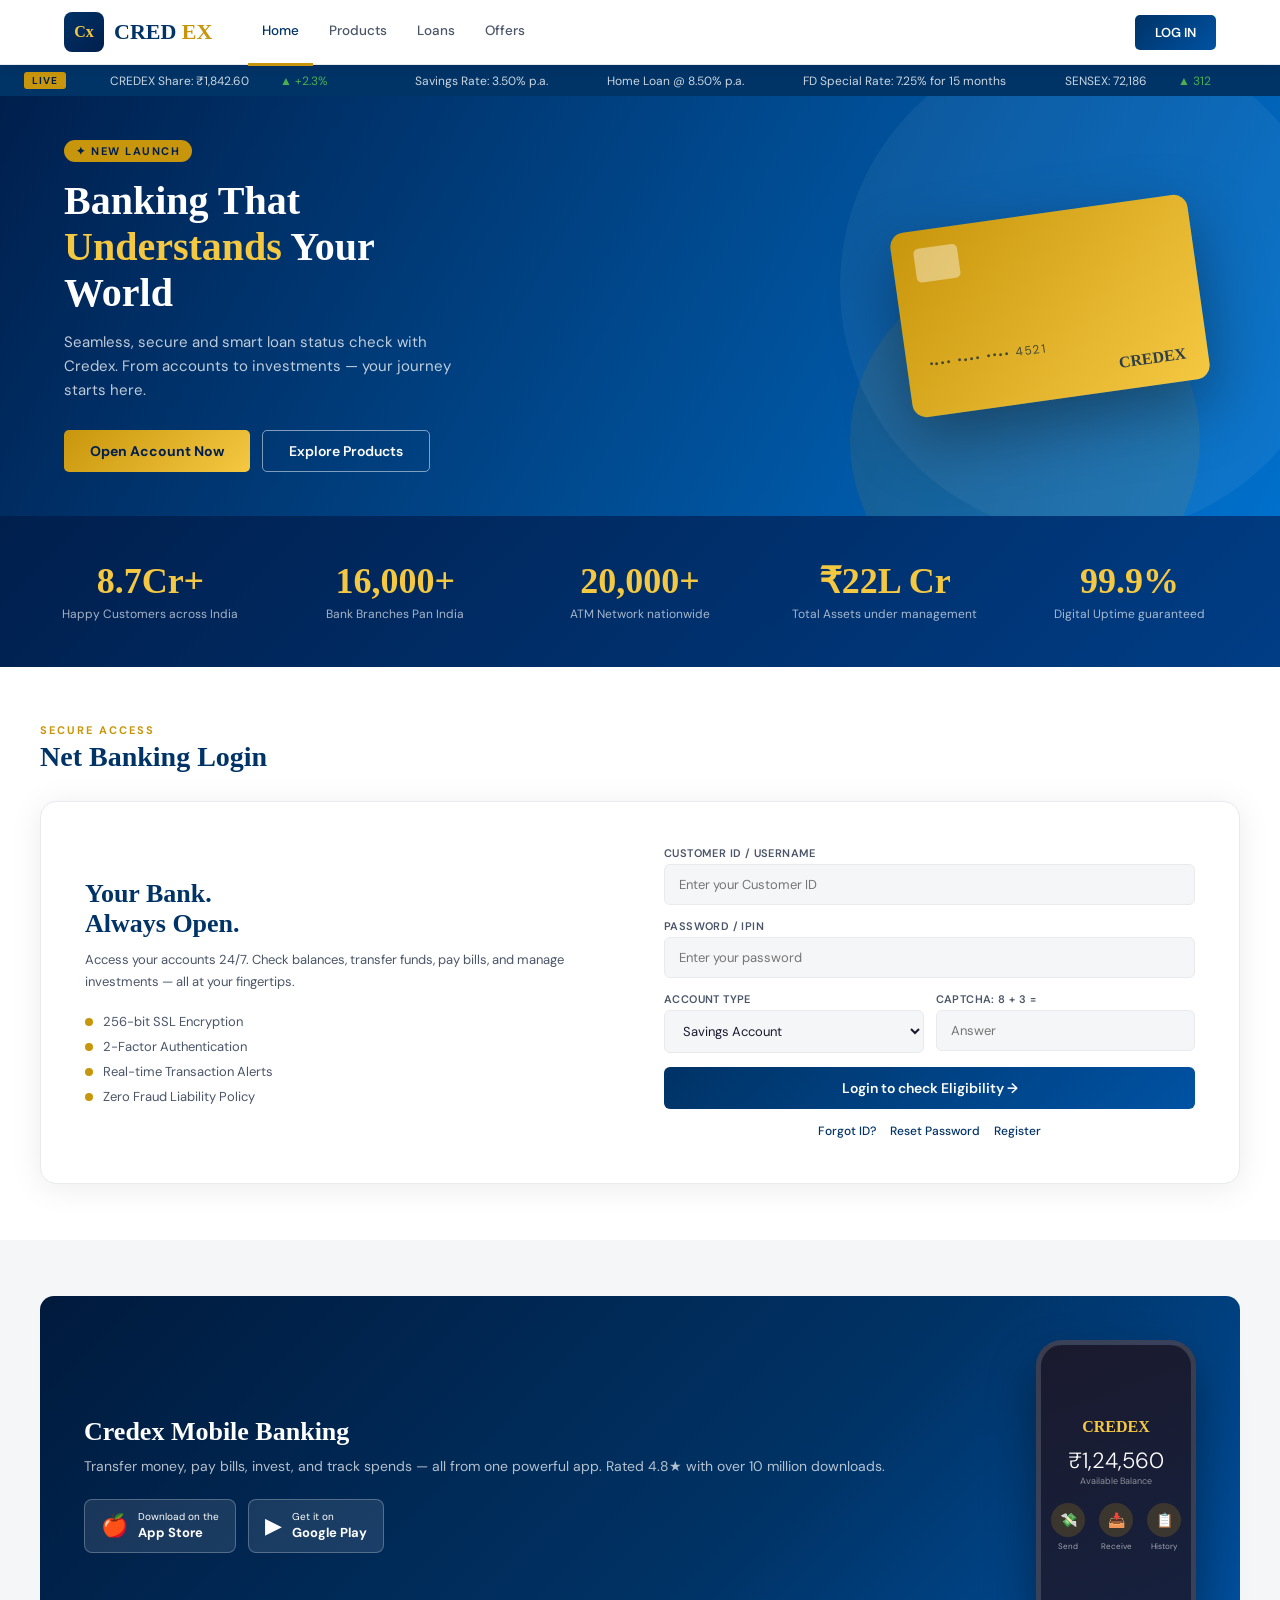
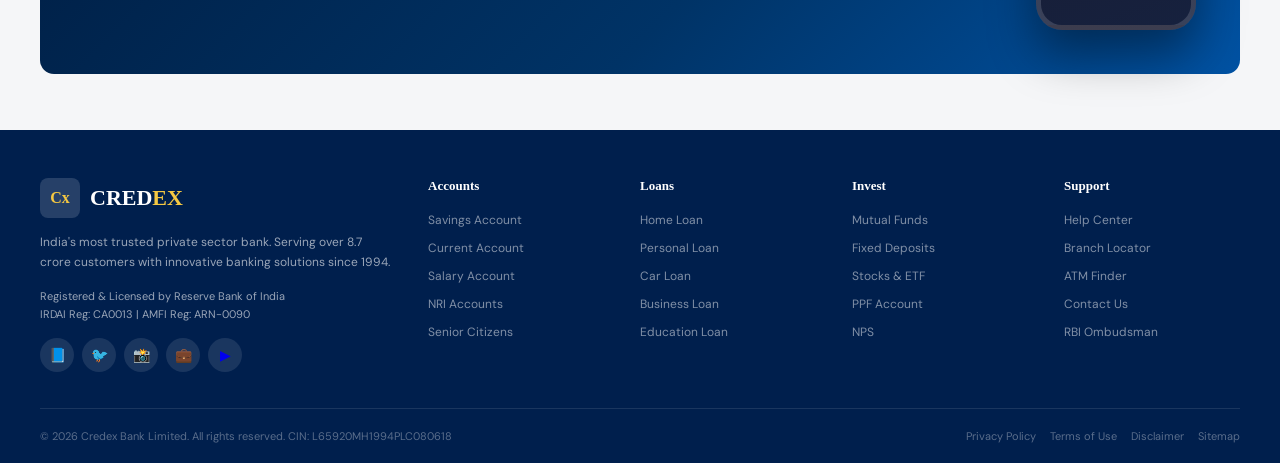
==== commit 0c581a43: "update" ====
--- a/index.html
+++ b/index.html
@@ -8,9 +8,1731 @@
   <link
     href="https://fonts.googleapis.com/css2?family=Playfair+Display:wght@600;700&family=DM+Sans:wght@300;400;500;600&display=swap"
     rel="stylesheet" />
-  <link rel="stylesheet" href="/Credex-Loan-Eligibility-Checking-System/index.css">
 </head>
-
+<style>
+      :root {
+        --navy: #003366;
+        --navy-dark: #001f4d;
+        --gold: #c8960c;
+        --gold-light: #f5c842;
+        --red: #cc0000;
+        --white: #fff;
+        --gray-light: #f5f6f8;
+        --gray: #e8eaed;
+        --text: #1a1a2e;
+        --muted: #4a5568;
+    }
+
+    *,
+    *::before,
+    *::after {
+        box-sizing: border-box;
+        margin: 0;
+        padding: 0;
+    }
+
+    body {
+        font-family: 'DM Sans', sans-serif;
+        color: var(--text);
+        background: var(--white);
+        overflow-x: hidden;
+    }
+
+    /* PAGE SYSTEM */
+    .page {
+        display: none;
+    }
+
+    .page.active {
+        display: block;
+    }
+
+    /* ── NAVBAR ── */
+    nav {
+        background: var(--white);
+        border-bottom: 1px solid var(--gray);
+        position: sticky;
+        top: 0;
+        z-index: 100;
+        box-shadow: 0 2px 12px rgba(0, 0, 0, .08);
+    }
+
+    .nav-inner {
+        max-width: 1200px;
+        margin: auto;
+        padding: 0 24px;
+        display: flex;
+        align-items: center;
+        height: 64px;
+        gap: 0;
+    }
+
+    .logo {
+        display: flex;
+        align-items: center;
+        gap: 10px;
+        text-decoration: none;
+        margin-right: 36px;
+        flex-shrink: 0;
+        cursor: pointer;
+    }
+
+    .logo-icon {
+        width: 40px;
+        height: 40px;
+        background: linear-gradient(135deg, var(--navy), var(--navy-dark));
+        border-radius: 8px;
+        display: flex;
+        align-items: center;
+        justify-content: center;
+        font-family: 'Playfair Display', serif;
+        color: var(--gold-light);
+        font-weight: 700;
+        font-size: 16px;
+    }
+
+    .logo-text {
+        font-family: 'Playfair Display', serif;
+        font-size: 22px;
+        font-weight: 700;
+        color: var(--navy);
+    }
+
+    .logo-text span {
+        color: var(--gold);
+    }
+
+    .nav-links {
+        display: flex;
+        list-style: none;
+        gap: 2px;
+        flex: 1;
+    }
+
+    .nav-links li a {
+        display: block;
+        padding: 0 14px;
+        line-height: 64px;
+        font-size: 13.5px;
+        font-weight: 500;
+        color: var(--muted);
+        text-decoration: none;
+        border-bottom: 3px solid transparent;
+        transition: all .2s;
+        cursor: pointer;
+        white-space: nowrap;
+    }
+
+    .nav-links li a:hover,
+    .nav-links li a.active {
+        color: var(--navy);
+        border-bottom-color: var(--gold);
+    }
+
+    .nav-btn {
+        margin-left: auto;
+        padding: 9px 20px;
+        background: linear-gradient(135deg, var(--navy), #0052a3);
+        color: white;
+        border: none;
+        border-radius: 5px;
+        font-size: 13px;
+        font-weight: 600;
+        cursor: pointer;
+        font-family: 'DM Sans', sans-serif;
+        transition: all .2s;
+    }
+
+    .nav-btn:hover {
+        transform: translateY(-1px);
+        box-shadow: 0 4px 12px rgba(0, 51, 102, .3);
+    }
+
+    /* ── TICKER ── */
+    .ticker-bar {
+        background: var(--navy);
+        color: rgba(255, 255, 255, .8);
+        font-size: 12px;
+        padding: 7px 0;
+        overflow: hidden;
+    }
+
+    .ticker-inner {
+        display: flex;
+        align-items: center;
+        padding: 0 24px;
+        gap: 0;
+    }
+
+    .ticker-label {
+        background: var(--gold);
+        color: var(--navy-dark);
+        font-weight: 700;
+        font-size: 10px;
+        letter-spacing: 1px;
+        text-transform: uppercase;
+        padding: 2px 8px;
+        border-radius: 3px;
+        margin-right: 16px;
+        flex-shrink: 0;
+    }
+
+    .ticker-scroll {
+        overflow: hidden;
+        flex: 1;
+    }
+
+    .ticker-content {
+        display: inline-block;
+        white-space: nowrap;
+        animation: ticker 28s linear infinite;
+    }
+
+    .ticker-content span {
+        margin: 0 28px;
+    }
+
+    .up {
+        color: #4caf50;
+    }
+
+    .down {
+        color: #f44336;
+    }
+
+    @keyframes ticker {
+        from {
+            transform: translateX(100%);
+        }
+
+        to {
+            transform: translateX(-100%);
+        }
+    }
+
+    /* ── HERO ── */
+    .hero {
+        position: relative;
+        overflow: hidden;
+        height: 420px;
+        background: linear-gradient(120deg, var(--navy-dark) 0%, #005099 60%, #0070cc 100%);
+    }
+
+    .hero-shapes::before {
+        content: '';
+        position: absolute;
+        right: -60px;
+        top: -60px;
+        width: 500px;
+        height: 500px;
+        border-radius: 50%;
+        background: rgba(255, 255, 255, .05);
+    }
+
+    .hero-shapes::after {
+        content: '';
+        position: absolute;
+        right: 80px;
+        bottom: -100px;
+        width: 350px;
+        height: 350px;
+        border-radius: 50%;
+        background: rgba(200, 150, 12, .1);
+    }
+
+    .hero-card {
+        position: absolute;
+        right: 80px;
+        top: 50%;
+        transform: translateY(-50%) rotate(-8deg);
+        width: 300px;
+        height: 186px;
+        background: linear-gradient(135deg, #c8960c, #f5c842);
+        border-radius: 14px;
+        box-shadow: 0 24px 64px rgba(0, 0, 0, .35);
+        animation: float 4s ease-in-out infinite;
+    }
+
+    .hero-card::before {
+        content: '';
+        position: absolute;
+        top: 18px;
+        left: 22px;
+        width: 44px;
+        height: 34px;
+        background: rgba(255, 255, 255, .4);
+        border-radius: 5px;
+    }
+
+    .hero-card .cn {
+        position: absolute;
+        bottom: 44px;
+        left: 22px;
+        font-size: 12px;
+        color: rgba(0, 30, 60, .7);
+        letter-spacing: 2px;
+    }
+
+    .hero-card .cl {
+        position: absolute;
+        bottom: 18px;
+        right: 22px;
+        font-family: 'Playfair Display', serif;
+        font-size: 16px;
+        font-weight: 700;
+        color: var(--navy-dark);
+        opacity: .8;
+    }
+
+    @keyframes float {
+
+        0%,
+        100% {
+            transform: translateY(-50%) rotate(-8deg)
+        }
+
+        50% {
+            transform: translateY(calc(-50% - 10px)) rotate(-6deg)
+        }
+    }
+
+    .hero-content {
+        position: relative;
+        z-index: 2;
+        padding: 0 64px;
+        height: 100%;
+        display: flex;
+        flex-direction: column;
+        justify-content: center;
+        max-width: 520px;
+    }
+
+    .hero-tag {
+        display: inline-block;
+        background: var(--gold);
+        color: var(--navy-dark);
+        font-size: 11px;
+        font-weight: 700;
+        letter-spacing: 1.5px;
+        text-transform: uppercase;
+        padding: 4px 12px;
+        border-radius: 20px;
+        margin-bottom: 16px;
+        width: fit-content;
+    }
+
+    .hero h1 {
+        font-family: 'Playfair Display', serif;
+        font-size: 40px;
+        color: white;
+        line-height: 1.15;
+        margin-bottom: 14px;
+    }
+
+    .hero h1 em {
+        color: var(--gold-light);
+        font-style: normal;
+    }
+
+    .hero p {
+        font-size: 15px;
+        color: rgba(255, 255, 255, .75);
+        margin-bottom: 28px;
+        line-height: 1.6;
+    }
+
+    .hero-btns {
+        display: flex;
+        gap: 12px;
+    }
+
+    .btn-gold {
+        padding: 11px 26px;
+        background: linear-gradient(135deg, var(--gold), var(--gold-light));
+        color: var(--navy-dark);
+        border: none;
+        border-radius: 5px;
+        font-size: 14px;
+        font-weight: 700;
+        cursor: pointer;
+        transition: all .2s;
+        font-family: 'DM Sans', sans-serif;
+    }
+
+    .btn-gold:hover {
+        transform: translateY(-2px);
+        box-shadow: 0 6px 20px rgba(200, 150, 12, .4);
+    }
+
+    .btn-outline-w {
+        padding: 11px 26px;
+        background: transparent;
+        color: white;
+        border: 1.5px solid rgba(255, 255, 255, .5);
+        border-radius: 5px;
+        font-size: 14px;
+        font-weight: 600;
+        cursor: pointer;
+        transition: all .2s;
+        font-family: 'DM Sans', sans-serif;
+    }
+
+    .btn-outline-w:hover {
+        background: rgba(255, 255, 255, .1);
+        border-color: white;
+    }
+
+    /* ── QUICK LINKS ── */
+    .quick-links {
+        background: white;
+        box-shadow: 0 4px 20px rgba(0, 0, 0, .08);
+        border-bottom: 1px solid var(--gray);
+    }
+
+    .ql-inner {
+        max-width: 1200px;
+        margin: auto;
+        padding: 0 24px;
+        display: flex;
+        overflow-x: auto;
+        gap: 0;
+    }
+
+    .ql-inner::-webkit-scrollbar {
+        display: none;
+    }
+
+    .ql-item {
+        display: flex;
+        flex-direction: column;
+        align-items: center;
+        gap: 8px;
+        padding: 18px 24px;
+        cursor: pointer;
+        border-bottom: 3px solid transparent;
+        transition: all .2s;
+        min-width: 90px;
+        text-decoration: none;
+        color: var(--muted);
+    }
+
+    .ql-item:hover {
+        border-bottom-color: var(--gold);
+        color: var(--navy);
+    }
+
+    .ql-icon {
+        width: 42px;
+        height: 42px;
+        background: var(--gray-light);
+        border-radius: 50%;
+        display: flex;
+        align-items: center;
+        justify-content: center;
+        font-size: 18px;
+        transition: background .2s;
+    }
+
+    .ql-item:hover .ql-icon {
+        background: #e6edf5;
+    }
+
+    .ql-label {
+        font-size: 11px;
+        font-weight: 500;
+        white-space: nowrap;
+    }
+
+    /* ── SECTION ── */
+    section {
+        padding: 56px 24px;
+    }
+
+    .container {
+        max-width: 1200px;
+        margin: auto;
+    }
+
+    .bg-light {
+        background: var(--gray-light);
+    }
+
+    .sec-header {
+        display: flex;
+        justify-content: space-between;
+        align-items: flex-end;
+        margin-bottom: 32px;
+    }
+
+    .sec-label {
+        font-size: 11px;
+        font-weight: 700;
+        letter-spacing: 2px;
+        text-transform: uppercase;
+        color: var(--gold);
+        margin-bottom: 4px;
+    }
+
+    .sec-title {
+        font-family: 'Playfair Display', serif;
+        font-size: 28px;
+        font-weight: 700;
+        color: var(--navy);
+    }
+
+    .see-all {
+        font-size: 13px;
+        color: var(--navy);
+        font-weight: 600;
+        text-decoration: none;
+    }
+
+    .see-all:hover {
+        text-decoration: underline;
+    }
+
+    /* ── PRODUCTS ── */
+    .products-grid {
+        display: grid;
+        grid-template-columns: repeat(auto-fill, minmax(200px, 1fr));
+        gap: 18px;
+    }
+
+    .product-card {
+        background: white;
+        border-radius: 12px;
+        padding: 24px 20px;
+        box-shadow: 0 2px 16px rgba(0, 0, 0, .06);
+        border: 1px solid var(--gray);
+        transition: all .25s;
+        cursor: pointer;
+        text-decoration: none;
+        color: inherit;
+        display: block;
+    }
+
+    .product-card:hover {
+        transform: translateY(-4px);
+        box-shadow: 0 12px 32px rgba(0, 51, 102, .12);
+    }
+
+    .p-icon {
+        width: 48px;
+        height: 48px;
+        border-radius: 10px;
+        display: flex;
+        align-items: center;
+        justify-content: center;
+        font-size: 22px;
+        margin-bottom: 14px;
+    }
+
+    .product-card h3 {
+        font-size: 14px;
+        font-weight: 600;
+        color: var(--navy);
+        margin-bottom: 6px;
+    }
+
+    .product-card p {
+        font-size: 12px;
+        color: var(--muted);
+        line-height: 1.5;
+    }
+
+    .p-link {
+        display: inline-block;
+        margin-top: 12px;
+        font-size: 12px;
+        font-weight: 600;
+        color: var(--navy);
+    }
+
+    /* ── STATS ── */
+    .stats-strip {
+        background: linear-gradient(135deg, var(--navy-dark), #003d85);
+        padding: 44px 24px;
+    }
+
+    .stats-grid {
+        max-width: 1200px;
+        margin: auto;
+        display: grid;
+        grid-template-columns: repeat(5, 1fr);
+        gap: 24px;
+        text-align: center;
+    }
+
+    .stat-num {
+        font-family: 'Playfair Display', serif;
+        font-size: 36px;
+        font-weight: 700;
+        color: var(--gold-light);
+    }
+
+    .stat-label {
+        font-size: 12px;
+        color: rgba(255, 255, 255, .65);
+        margin-top: 4px;
+        line-height: 1.4;
+    }
+
+    /* ── NET BANKING FORM ── */
+    .netbanking-grid {
+        display: grid;
+        grid-template-columns: 1fr 1fr;
+        gap: 48px;
+        align-items: center;
+        background: white;
+        border-radius: 16px;
+        padding: 44px;
+        box-shadow: 0 4px 32px rgba(0, 0, 0, .08);
+        border: 1px solid var(--gray);
+    }
+
+    .cta-title {
+        font-family: 'Playfair Display', serif;
+        font-size: 26px;
+        font-weight: 700;
+        color: var(--navy);
+        margin-bottom: 10px;
+    }
+
+    .cta-desc {
+        font-size: 13px;
+        color: var(--muted);
+        line-height: 1.7;
+        margin-bottom: 20px;
+    }
+
+    .cta-features {
+        display: flex;
+        flex-direction: column;
+        gap: 8px;
+    }
+
+    .cta-feat {
+        display: flex;
+        align-items: center;
+        gap: 10px;
+        font-size: 13px;
+        color: var(--muted);
+    }
+
+    .feat-dot {
+        width: 8px;
+        height: 8px;
+        background: var(--gold);
+        border-radius: 50%;
+        flex-shrink: 0;
+    }
+
+    .login-form {
+        display: flex;
+        flex-direction: column;
+        gap: 14px;
+    }
+
+    .form-group {
+        display: flex;
+        flex-direction: column;
+        gap: 4px;
+    }
+
+    .form-group label {
+        font-size: 11px;
+        font-weight: 600;
+        color: var(--muted);
+        text-transform: uppercase;
+        letter-spacing: .4px;
+    }
+
+    .form-group input,
+    .form-group select {
+        padding: 11px 14px;
+        border: 1.5px solid var(--gray);
+        border-radius: 6px;
+        font-size: 13px;
+        font-family: 'DM Sans', sans-serif;
+        color: var(--text);
+        background: var(--gray-light);
+        transition: border-color .2s;
+        outline: none;
+    }
+
+    .form-group input:focus,
+    .form-group select:focus {
+        border-color: var(--navy);
+        background: white;
+    }
+
+    .form-row {
+        display: grid;
+        grid-template-columns: 1fr 1fr;
+        gap: 12px;
+    }
+
+    .btn-login {
+        padding: 12px;
+        background: linear-gradient(135deg, var(--navy), #0052a3);
+        color: white;
+        border: none;
+        border-radius: 6px;
+        font-size: 14px;
+        font-weight: 600;
+        cursor: pointer;
+        font-family: 'DM Sans', sans-serif;
+        transition: all .2s;
+    }
+
+    .btn-login:hover {
+        box-shadow: 0 4px 16px rgba(0, 51, 102, .3);
+        transform: translateY(-1px);
+    }
+
+    .forgot-links {
+        display: flex;
+        gap: 14px;
+        justify-content: center;
+    }
+
+    .forgot-links a {
+        font-size: 12px;
+        color: var(--navy);
+        text-decoration: none;
+        font-weight: 500;
+    }
+
+    .forgot-links a:hover {
+        text-decoration: underline;
+    }
+
+    /* ── OFFERS ── */
+    .offers-grid {
+        display: grid;
+        grid-template-columns: repeat(3, 1fr);
+        gap: 20px;
+    }
+
+    .offer-card {
+        border-radius: 12px;
+        overflow: hidden;
+        box-shadow: 0 2px 16px rgba(0, 0, 0, .08);
+        transition: transform .2s;
+        cursor: pointer;
+    }
+
+    .offer-card:hover {
+        transform: translateY(-4px);
+    }
+
+    .offer-banner {
+        height: 130px;
+        display: flex;
+        align-items: center;
+        justify-content: center;
+        font-size: 44px;
+        position: relative;
+    }
+
+    .offer-badge {
+        position: absolute;
+        top: 10px;
+        right: 10px;
+        background: var(--red);
+        color: white;
+        font-size: 10px;
+        font-weight: 700;
+        letter-spacing: 1px;
+        padding: 2px 7px;
+        border-radius: 3px;
+    }
+
+    .offer-body {
+        background: white;
+        padding: 14px 18px;
+    }
+
+    .offer-body h4 {
+        font-size: 13px;
+        font-weight: 600;
+        color: var(--navy);
+        margin-bottom: 4px;
+    }
+
+    .offer-body p {
+        font-size: 12px;
+        color: var(--muted);
+        line-height: 1.5;
+    }
+
+    /* ── APP BANNER ── */
+    .app-banner {
+        background: linear-gradient(135deg, #001a3d 0%, var(--navy) 60%, #0052a3 100%);
+        border-radius: 14px;
+        padding: 44px;
+        display: grid;
+        grid-template-columns: 1fr auto;
+        gap: 32px;
+        align-items: center;
+    }
+
+    .app-title {
+        font-family: 'Playfair Display', serif;
+        font-size: 26px;
+        color: white;
+        font-weight: 700;
+        margin-bottom: 8px;
+    }
+
+    .app-sub {
+        color: rgba(255, 255, 255, .7);
+        font-size: 14px;
+        line-height: 1.6;
+        margin-bottom: 22px;
+    }
+
+    .store-btns {
+        display: flex;
+        gap: 12px;
+    }
+
+    .store-btn {
+        display: flex;
+        align-items: center;
+        gap: 10px;
+        background: rgba(255, 255, 255, .1);
+        border: 1px solid rgba(255, 255, 255, .25);
+        border-radius: 8px;
+        padding: 10px 16px;
+        cursor: pointer;
+        transition: background .2s;
+        color: white;
+        text-decoration: none;
+    }
+
+    .store-btn:hover {
+        background: rgba(255, 255, 255, .2);
+    }
+
+    .store-btn .si {
+        font-size: 22px;
+    }
+
+    .store-btn .st {
+        font-size: 10px;
+        line-height: 1.4;
+    }
+
+    .store-btn .st strong {
+        font-size: 13px;
+        display: block;
+    }
+
+    .phone {
+        width: 160px;
+        height: 290px;
+        background: linear-gradient(160deg, #1a1a2e, #16213e);
+        border-radius: 26px;
+        border: 5px solid rgba(255, 255, 255, .15);
+        display: flex;
+        flex-direction: column;
+        align-items: center;
+        justify-content: center;
+        box-shadow: 0 24px 48px rgba(0, 0, 0, .4);
+        flex-shrink: 0;
+    }
+
+    .phone-screen {
+        text-align: center;
+        color: white;
+        padding: 14px;
+    }
+
+    .ps-logo {
+        font-family: 'Playfair Display', serif;
+        font-size: 16px;
+        font-weight: 700;
+        color: var(--gold-light);
+        margin-bottom: 10px;
+    }
+
+    .ps-bal {
+        font-size: 22px;
+        font-weight: 300;
+    }
+
+    .ps-lbl {
+        font-size: 9px;
+        color: rgba(255, 255, 255, .5);
+        margin-bottom: 16px;
+    }
+
+    .ps-acts {
+        display: flex;
+        gap: 14px;
+        justify-content: center;
+    }
+
+    .ps-act {
+        display: flex;
+        flex-direction: column;
+        align-items: center;
+        gap: 4px;
+    }
+
+    .ps-act .ic {
+        width: 34px;
+        height: 34px;
+        background: rgba(200, 150, 12, .2);
+        border-radius: 50%;
+        display: flex;
+        align-items: center;
+        justify-content: center;
+        font-size: 14px;
+    }
+
+    .ps-act span {
+        font-size: 8px;
+        color: rgba(255, 255, 255, .6);
+    }
+
+    /* ── NEWS ── */
+    .news-grid {
+        display: grid;
+        grid-template-columns: repeat(3, 1fr);
+        gap: 22px;
+    }
+
+    .news-card {
+        border-radius: 10px;
+        overflow: hidden;
+        box-shadow: 0 2px 12px rgba(0, 0, 0, .06);
+        border: 1px solid var(--gray);
+        transition: box-shadow .2s;
+    }
+
+    .news-card:hover {
+        box-shadow: 0 8px 28px rgba(0, 0, 0, .1);
+    }
+
+    .news-img {
+        height: 140px;
+        display: flex;
+        align-items: center;
+        justify-content: center;
+        font-size: 52px;
+    }
+
+    .news-body {
+        padding: 18px;
+    }
+
+    .news-date {
+        font-size: 11px;
+        color: var(--muted);
+        margin-bottom: 5px;
+    }
+
+    .news-body h4 {
+        font-size: 13px;
+        font-weight: 600;
+        color: var(--navy);
+        line-height: 1.5;
+        margin-bottom: 6px;
+    }
+
+    .news-body p {
+        font-size: 12px;
+        color: var(--muted);
+        line-height: 1.5;
+    }
+
+    /* ── FOOTER ── */
+    footer {
+        background: var(--navy-dark);
+        color: rgba(255, 255, 255, .6);
+        padding: 48px 24px 20px;
+    }
+
+    .footer-grid {
+        max-width: 1200px;
+        margin: auto;
+        display: grid;
+        grid-template-columns: 2fr 1fr 1fr 1fr 1fr;
+        gap: 36px;
+        padding-bottom: 36px;
+        border-bottom: 1px solid rgba(255, 255, 255, .1);
+        margin-bottom: 20px;
+    }
+
+    .footer-brand p {
+        font-size: 12px;
+        line-height: 1.7;
+        margin: 14px 0;
+    }
+
+    .social-links {
+        display: flex;
+        gap: 8px;
+        margin-top: 10px;
+    }
+
+    .social-link {
+        width: 34px;
+        height: 34px;
+        background: rgba(255, 255, 255, .1);
+        border-radius: 50%;
+        display: flex;
+        align-items: center;
+        justify-content: center;
+        font-size: 14px;
+        cursor: pointer;
+        transition: background .2s;
+        text-decoration: none;
+    }
+
+    .social-link:hover {
+        background: var(--gold);
+    }
+
+    .footer-col h5 {
+        font-family: 'Playfair Display', serif;
+        font-size: 13px;
+        font-weight: 600;
+        color: white;
+        margin-bottom: 14px;
+    }
+
+    .footer-col ul {
+        list-style: none;
+    }
+
+    .footer-col ul li {
+        margin-bottom: 7px;
+    }
+
+    .footer-col ul li a {
+        font-size: 12px;
+        color: rgba(255, 255, 255, .5);
+        text-decoration: none;
+        transition: color .2s;
+    }
+
+    .footer-col ul li a:hover {
+        color: var(--gold-light);
+    }
+
+    .footer-bottom {
+        max-width: 1200px;
+        margin: auto;
+        display: flex;
+        justify-content: space-between;
+        align-items: center;
+        flex-wrap: wrap;
+        gap: 10px;
+        font-size: 11px;
+        color: rgba(255, 255, 255, .35);
+    }
+
+    .footer-links {
+        display: flex;
+        gap: 14px;
+    }
+
+    .footer-links a {
+        color: rgba(255, 255, 255, .35);
+        text-decoration: none;
+    }
+
+    .footer-links a:hover {
+        color: var(--gold-light);
+    }
+
+    /* ── NETBANKING PAGE ── */
+    .nb-page {
+        min-height: calc(100vh - 64px);
+        background: linear-gradient(135deg, var(--navy-dark), #003d85);
+        display: flex;
+        align-items: center;
+        justify-content: center;
+        padding: 40px 24px;
+    }
+
+    .nb-card {
+        background: white;
+        border-radius: 20px;
+        overflow: hidden;
+        box-shadow: 0 24px 64px rgba(0, 0, 0, .3);
+        width: 100%;
+        max-width: 420px;
+        animation: fadeUp .4s ease;
+    }
+
+    @keyframes fadeUp {
+        from {
+            opacity: 0;
+            transform: translateY(20px)
+        }
+
+        to {
+            opacity: 1;
+            transform: translateY(0)
+        }
+    }
+
+    .nb-header {
+        background: var(--navy);
+        padding: 28px 32px;
+    }
+
+    .nb-chip {
+        display: inline-block;
+        background: var(--red);
+        color: white;
+        font-size: 10px;
+        font-weight: 700;
+        padding: 2px 10px;
+        border-radius: 100px;
+        letter-spacing: 1px;
+        margin-bottom: 10px;
+    }
+
+    .nb-header h2 {
+        font-family: 'Playfair Display', serif;
+        font-size: 20px;
+        color: white;
+        margin-bottom: 3px;
+    }
+
+    .nb-header p {
+        font-size: 12px;
+        color: rgba(255, 255, 255, .55);
+    }
+
+    .nb-body {
+        padding: 28px 32px;
+    }
+
+    .nb-tabs {
+        display: flex;
+        background: var(--gray-light);
+        border-radius: 6px;
+        padding: 3px;
+        margin-bottom: 24px;
+    }
+
+    .nb-tab {
+        flex: 1;
+        text-align: center;
+        padding: 8px;
+        font-size: 12px;
+        font-weight: 500;
+        color: var(--muted);
+        border-radius: 5px;
+        cursor: pointer;
+        transition: all .2s;
+    }
+
+    .nb-tab.active {
+        background: white;
+        color: var(--navy);
+        font-weight: 600;
+        box-shadow: 0 1px 4px rgba(0, 0, 0, .08);
+    }
+
+    .nb-field {
+        margin-bottom: 16px;
+    }
+
+    .nb-field label {
+        display: block;
+        font-size: 11px;
+        font-weight: 600;
+        color: var(--muted);
+        text-transform: uppercase;
+        letter-spacing: .4px;
+        margin-bottom: 6px;
+    }
+
+    .nb-field input,
+    .nb-field select {
+        width: 100%;
+        padding: 12px 14px;
+        border: 1.5px solid var(--gray);
+        border-radius: 7px;
+        font-size: 14px;
+        font-family: 'DM Sans', sans-serif;
+        color: var(--text);
+        background: white;
+        outline: none;
+        transition: border-color .2s;
+    }
+
+    .nb-field input:focus {
+        border-color: var(--navy);
+        box-shadow: 0 0 0 3px rgba(0, 51, 102, .08);
+    }
+
+    .nb-field input::placeholder {
+        color: #bbb;
+    }
+
+    .nb-btn {
+        width: 100%;
+        padding: 13px;
+        background: var(--navy);
+        color: white;
+        border: none;
+        border-radius: 7px;
+        font-size: 14px;
+        font-weight: 600;
+        font-family: 'DM Sans', sans-serif;
+        cursor: pointer;
+        transition: all .2s;
+        margin-bottom: 14px;
+    }
+
+    .nb-btn:hover {
+        background: #002550;
+    }
+
+    .nb-footer {
+        padding: 16px 32px;
+        border-top: 1px solid var(--gray);
+        background: #fafbfd;
+        display: flex;
+        justify-content: space-between;
+    }
+
+    .nb-footer a {
+        font-size: 12px;
+        color: var(--navy);
+        font-weight: 500;
+        text-decoration: none;
+    }
+
+    .nb-footer a:hover {
+        text-decoration: underline;
+    }
+
+    .nb-security {
+        display: flex;
+        align-items: center;
+        gap: 6px;
+        font-size: 11px;
+        color: var(--muted);
+        margin-top: 12px;
+    }
+
+    /* ── LOANS PAGE ── */
+    .loan-hero {
+        background: linear-gradient(135deg, var(--navy-dark) 0%, #00439c 60%, #0060c0 100%);
+        padding: 56px 24px;
+        text-align: center;
+        position: relative;
+        overflow: hidden;
+    }
+
+    .loan-hero::before {
+        content: '';
+        position: absolute;
+        left: -100px;
+        top: -100px;
+        width: 400px;
+        height: 400px;
+        border-radius: 50%;
+        background: rgba(200, 150, 12, .1);
+    }
+
+    .loan-hero::after {
+        content: '';
+        position: absolute;
+        right: -80px;
+        bottom: -80px;
+        width: 320px;
+        height: 320px;
+        border-radius: 50%;
+        background: rgba(255, 255, 255, .04);
+    }
+
+    .loan-hero h1 {
+        font-family: 'Playfair Display', serif;
+        font-size: 38px;
+        color: white;
+        margin-bottom: 10px;
+        position: relative;
+    }
+
+    .loan-hero h1 em {
+        color: var(--gold-light);
+        font-style: normal;
+    }
+
+    .loan-hero p {
+        color: rgba(255, 255, 255, .7);
+        font-size: 15px;
+        max-width: 520px;
+        margin: 0 auto 28px;
+        position: relative;
+    }
+
+    .loan-hero-btns {
+        display: flex;
+        gap: 12px;
+        justify-content: center;
+        position: relative;
+    }
+
+    /* Loan Cards Grid */
+    .loans-grid {
+        display: grid;
+        grid-template-columns: repeat(auto-fill, minmax(260px, 1fr));
+        gap: 22px;
+    }
+
+    .loan-card {
+        background: white;
+        border-radius: 14px;
+        overflow: hidden;
+        box-shadow: 0 2px 20px rgba(0, 0, 0, .08);
+        border: 1px solid var(--gray);
+        transition: all .25s;
+        cursor: pointer;
+    }
+
+    .loan-card:hover {
+        transform: translateY(-5px);
+        box-shadow: 0 16px 40px rgba(0, 51, 102, .14);
+    }
+
+    .loan-card-top {
+        padding: 28px 24px 20px;
+        display: flex;
+        align-items: flex-start;
+        gap: 16px;
+    }
+
+    .loan-emoji {
+        font-size: 36px;
+        flex-shrink: 0;
+    }
+
+    .loan-card h3 {
+        font-size: 16px;
+        font-weight: 700;
+        color: var(--navy);
+        margin-bottom: 4px;
+    }
+
+    .loan-rate {
+        font-size: 13px;
+        color: var(--gold);
+        font-weight: 600;
+    }
+
+    .loan-card p {
+        font-size: 13px;
+        color: var(--muted);
+        line-height: 1.55;
+        padding: 0 24px;
+    }
+
+    .loan-card-footer {
+        align-items: center;
+        padding: 14px 24px;
+        border-top: 1px solid var(--gray);
+        margin-top: 16px;
+        background: var(--gray-light);
+    }
+
+    .loan-meta {
+        font-size: 11px;
+        color: var(--muted);
+    }
+
+    .loan-meta strong {
+        color: var(--navy);
+        display: block;
+        font-size: 13px;
+    }
+
+    .loan-apply-btn {
+        background: var(--navy);
+        color: white;
+        border: none;
+        padding: 7px 16px;
+        border-radius: 5px;
+        font-size: 12px;
+        font-weight: 600;
+        cursor: pointer;
+        font-family: 'DM Sans', sans-serif;
+        transition: all .2s;
+    }
+
+    .loan-apply-btn:hover {
+        background: #0052a3;
+    }
+
+    /* EMI Calculator */
+    .emi-calc-wrap {
+        background: white;
+        border-radius: 16px;
+        padding: 40px;
+        box-shadow: 0 4px 32px rgba(0, 0, 0, .09);
+        border: 1px solid var(--gray);
+        display: grid;
+        grid-template-columns: 1fr 1fr;
+        gap: 48px;
+        align-items: center;
+    }
+
+    .calc-title {
+        font-family: 'Playfair Display', serif;
+        font-size: 26px;
+        color: var(--navy);
+        margin-bottom: 8px;
+    }
+
+    .calc-sub {
+        font-size: 13px;
+        color: var(--muted);
+        margin-bottom: 28px;
+        line-height: 1.6;
+    }
+
+    .calc-field {
+        margin-bottom: 20px;
+    }
+
+    .calc-field label {
+        display: block;
+        font-size: 11px;
+        font-weight: 600;
+        color: var(--muted);
+        text-transform: uppercase;
+        letter-spacing: .4px;
+        margin-bottom: 6px;
+    }
+
+    .calc-field input[type=range] {
+        width: 100%;
+        accent-color: var(--navy);
+        height: 5px;
+        border-radius: 3px;
+        cursor: pointer;
+    }
+
+    .calc-field .val-display {
+        display: flex;
+        justify-content: space-between;
+        align-items: center;
+        font-size: 13px;
+        color: var(--navy);
+        font-weight: 600;
+        margin-bottom: 6px;
+    }
+
+    .emi-result {
+        background: linear-gradient(135deg, var(--navy-dark), #003d85);
+        border-radius: 14px;
+        padding: 36px;
+        color: white;
+        text-align: center;
+    }
+
+    .emi-label {
+        font-size: 12px;
+        color: rgba(255, 255, 255, .6);
+        letter-spacing: 1px;
+        text-transform: uppercase;
+        margin-bottom: 8px;
+    }
+
+    .emi-amount {
+        font-family: 'Playfair Display', serif;
+        font-size: 44px;
+        font-weight: 700;
+        color: var(--gold-light);
+        margin-bottom: 4px;
+    }
+
+    .emi-sub {
+        font-size: 12px;
+        color: rgba(255, 255, 255, .5);
+        margin-bottom: 24px;
+    }
+
+    .emi-breakdown {
+        display: grid;
+        grid-template-columns: 1fr 1fr 1fr;
+        gap: 12px;
+        margin-bottom: 24px;
+    }
+
+    .emi-b-item {
+        background: rgba(255, 255, 255, .08);
+        border-radius: 8px;
+        padding: 12px 8px;
+    }
+
+    .emi-b-item .ebi-val {
+        font-size: 15px;
+        font-weight: 700;
+        color: var(--gold-light);
+    }
+
+    .emi-b-item .ebi-lbl {
+        font-size: 10px;
+        color: rgba(255, 255, 255, .5);
+        margin-top: 3px;
+    }
+
+    .emi-apply-btn {
+        width: 100%;
+        padding: 13px;
+        background: linear-gradient(135deg, var(--gold), var(--gold-light));
+        color: var(--navy-dark);
+        border: none;
+        border-radius: 8px;
+        font-size: 14px;
+        font-weight: 700;
+        cursor: pointer;
+        font-family: 'DM Sans', sans-serif;
+        transition: all .2s;
+    }
+
+    .emi-apply-btn:hover {
+        transform: translateY(-1px);
+        box-shadow: 0 6px 20px rgba(200, 150, 12, .35);
+    }
+
+    /* Loan Apply Modal */
+    .modal-overlay {
+        display: none;
+        position: fixed;
+        inset: 0;
+        background: rgba(0, 0, 0, .55);
+        z-index: 500;
+        align-items: center;
+        justify-content: center;
+        padding: 20px;
+    }
+
+    .modal-overlay.open {
+        display: flex;
+    }
+
+    .modal {
+        background: white;
+        border-radius: 16px;
+        width: 100%;
+        max-width: 520px;
+        box-shadow: 0 24px 64px rgba(0, 0, 0, .3);
+        overflow: hidden;
+        animation: fadeUp .3s ease;
+    }
+
+    .modal-head {
+        background: var(--navy);
+        padding: 24px 28px;
+        display: flex;
+        justify-content: space-between;
+        align-items: center;
+    }
+
+    .modal-head h3 {
+        font-family: 'Playfair Display', serif;
+        font-size: 20px;
+        color: white;
+    }
+
+    .modal-close {
+        background: none;
+        border: none;
+        color: rgba(255, 255, 255, .7);
+        font-size: 22px;
+        cursor: pointer;
+        line-height: 1;
+    }
+
+    .modal-close:hover {
+        color: white;
+    }
+
+    .modal-body {
+        padding: 28px;
+    }
+
+    .modal-grid {
+        display: grid;
+        grid-template-columns: 1fr 1fr;
+        gap: 14px;
+    }
+
+    .mfield {
+        display: flex;
+        flex-direction: column;
+        gap: 4px;
+    }
+
+    .mfield label {
+        font-size: 11px;
+        font-weight: 600;
+        color: var(--muted);
+        text-transform: uppercase;
+        letter-spacing: .4px;
+    }
+
+    .mfield input,
+    .mfield select {
+        padding: 11px 13px;
+        border: 1.5px solid var(--gray);
+        border-radius: 7px;
+        font-size: 13px;
+        font-family: 'DM Sans', sans-serif;
+        color: var(--text);
+        background: white;
+        outline: none;
+        transition: border-color .2s;
+    }
+
+    .mfield input:focus,
+    .mfield select:focus {
+        border-color: var(--navy);
+    }
+
+    .mfield.full {
+        grid-column: 1/-1;
+    }
+
+    .modal-submit {
+        width: 100%;
+        padding: 13px;
+        margin-top: 18px;
+        background: linear-gradient(135deg, var(--navy), #0052a3);
+        color: white;
+        border: none;
+        border-radius: 8px;
+        font-size: 14px;
+        font-weight: 600;
+        cursor: pointer;
+        font-family: 'DM Sans', sans-serif;
+        transition: all .2s;
+    }
+
+    .modal-submit:hover {
+        box-shadow: 0 4px 16px rgba(0, 51, 102, .3);
+    }
+
+    /* Why Choose */
+    .why-grid {
+        display: grid;
+        grid-template-columns: repeat(4, 1fr);
+        gap: 20px;
+    }
+
+    .why-card {
+        background: white;
+        border-radius: 12px;
+        padding: 24px 20px;
+        text-align: center;
+        border: 1px solid var(--gray);
+        transition: transform .2s, box-shadow .2s;
+    }
+
+    .why-card:hover {
+        transform: translateY(-3px);
+        box-shadow: 0 8px 24px rgba(0, 51, 102, .1);
+    }
+
+    .why-icon {
+        font-size: 32px;
+        margin-bottom: 12px;
+    }
+
+    .why-card h4 {
+        font-size: 14px;
+        font-weight: 600;
+        color: var(--navy);
+        margin-bottom: 6px;
+    }
+
+    .why-card p {
+        font-size: 12px;
+        color: var(--muted);
+        line-height: 1.5;
+    }
+
+    /* Responsive */
+    @media(max-width:900px) {
+        .emi-calc-wrap {
+            grid-template-columns: 1fr;
+        }
+
+        .why-grid {
+            grid-template-columns: 1fr 1fr;
+        }
+
+        .modal-grid {
+            grid-template-columns: 1fr;
+        }
+
+        .hero-card {
+            display: none
+        }
+
+        .offers-grid,
+        .news-grid {
+            grid-template-columns: 1fr 1fr
+        }
+
+        .footer-grid {
+            grid-template-columns: 1fr 1fr
+        }
+
+        .netbanking-grid {
+            grid-template-columns: 1fr
+        }
+
+        .app-banner {
+            grid-template-columns: 1fr
+        }
+
+        .phone {
+            display: none
+        }
+
+        .stats-grid {
+            grid-template-columns: repeat(3, 1fr)
+        }
+    }
+
+    @media(max-width:600px) {
+        .nav-links {
+            display: none
+        }
+
+        .hero-content {
+            padding-left: 24px
+        }
+
+        .offers-grid,
+        .news-grid {
+            grid-template-columns: 1fr
+        }
+
+        .footer-grid {
+            grid-template-columns: 1fr
+        }
+
+        .stats-grid {
+            grid-template-columns: 1fr 1fr
+        }
+    }
+
+   
+</style>
 <body>
 
   <!-- NAVBAR -->
